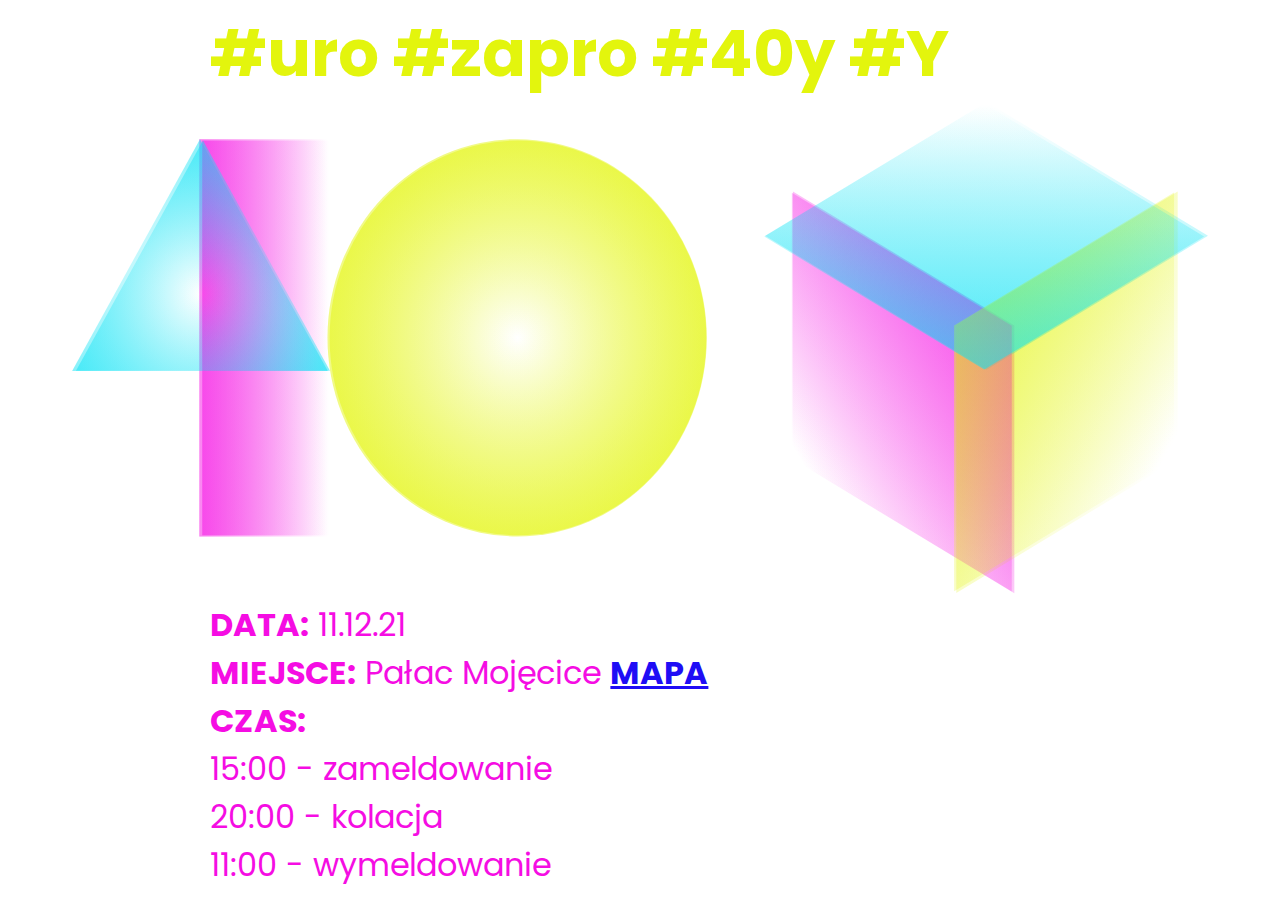
==== 40y.html @ a009d0ee "Create 40y.html" ====
<!DOCTYPE html> 
<html>
  <head>
    <meta charset="UTF-8">
    <meta name="viewport" content="width=device-width, initial-scale=1">
    <title>HTML test</title>
    <link rel="stylesheet" href="https://maxcdn.bootstrapcdn.com/bootstrap/4.0.0/css/bootstrap.min.css" integrity="sha384-Gn5384xqQ1aoWXA+058RXPxPg6fy4IWvTNh0E263XmFcJlSAwiGgFAW/dAiS6JXm" crossorigin="anonymous">
    <link rel="preconnect" href="https://fonts.googleapis.com">
<link rel="preconnect" href="https://fonts.gstatic.com" crossorigin>   
<link href="https://fonts.googleapis.com/css2?family=Poppins:wght@400;700&display=swap" rel="stylesheet">
    <script src="https://code.jquery.com/jquery-3.2.1.slim.min.js" integrity="sha384-KJ3o2DKtIkvYIK3UENzmM7KCkRr/rE9/Qpg6aAZGJwFDMVNA/GpGFF93hXpG5KkN" crossorigin="anonymous"></script>
<script src="https://cdnjs.cloudflare.com/ajax/libs/popper.js/1.12.9/umd/popper.min.js" integrity="sha384-ApNbgh9B+Y1QKtv3Rn7W3mgPxhU9K/ScQsAP7hUibX39j7fakFPskvXusvfa0b4Q" crossorigin="anonymous"></script>
<script src="https://maxcdn.bootstrapcdn.com/bootstrap/4.0.0/js/bootstrap.min.js" integrity="sha384-JZR6Spejh4U02d8jOt6vLEHfe/JQGiRRSQQxSfFWpi1MquVdAyjUar5+76PVCmYl" crossorigin="anonymous"></script>
    <style> 
      body {font-family: 'Poppins', sans-serif;font-size: 16px}
      .lime {color: #E3F50D}
      .pink {color: #F50DE3}
      .darkblue {color: #1F0DF5}
      .aqua, a:hover{color: #0DE3F5}
      a {color: #1F0DF5; text-decoration: underline; font-weight: bold}
      h1 {font-size: 2em; font-weight: bold}
      p {font-size: 1em;}
      .vertical {display: none}
      svg.second {
        position: absolute;
    left: 0; top: 0; 
      }
      .margin-11 {margin-left:11%}
      .logo { transform-origin: center; }
      
@media (orientation: portrait) and (max-width: 575px){
  .vertical {display:flex;}
  .horizontal {display: none}
}

 @media (min-width: 576px) {  
   h1 {font-size: 3em;}
   p {font-size: 1.5em;}
      }
 
      @media (min-width: 992px) {  
        h1 {font-size: 4em;}
        p {font-size: 2em;}
      }
      
    </style>
  
  </head>
  <body>
<div class="container">
  <div class="row ">
    <div class="col lime mt-3 margin-11">
      <h1>#uro #zapro #40y #Y</h1>
    </div>
  </div>
  <div class="row justify-content-center vertical">
    <div class="col-md-7 col-8 p-0">
<svg xmlns="http://www.w3.org/2000/svg" xmlns:xlink="http://www.w3.org/1999/xlink" viewBox="0 -30 521.66 356.66">
  <defs>
  <style>.cls-1,.cls-2,.cls-3{fill-opacity:0.5;}.cls-1{fill:url(#radial-gradient);}.cls-2{fill:url(#linear-gradient);}.cls-3{fill:url(#radial-gradient-2);}</style>
  <radialGradient id="radial-gradient" cx="164.88" cy="289.28" r="1" gradientTransform="matrix(0, 163.33, 155.9, 0, -44732.9, -26766.34)" gradientUnits="userSpaceOnUse"><stop offset="0" stop-color="#e3f50d" stop-opacity="0"/><stop offset="1" stop-color="#e3f50d"/></radialGradient>
  <linearGradient id="linear-gradient" x1="104.54" y1="162.44" x2="209.86" y2="162.44" gradientTransform="matrix(1, 0, 0, -1, 0, 325.77)" gradientUnits="userSpaceOnUse">
    <stop offset="0" stop-color="#f50de3"/>
    <stop offset="1" stop-color="#f50de3" stop-opacity="0"/>
 </linearGradient>
  <radialGradient id="radial-gradient-2" cx="164.64" cy="288.94" r="1" gradientTransform="matrix(0, 127.09, 121.31, 0, -34947.75, -20797.76)" gradientUnits="userSpaceOnUse">
    <stop offset="0" stop-color="#0de3f5" stop-opacity="0"/><stop offset="1" stop-color="#0de3f5"/>
    </radialGradient>
  </defs>
  <g id="Layer_2" data-name="Layer 2" >
    <g id="Layer_1-2" data-name="Layer 1"  class="logo">		 
<animateTransform attributeName="transform" additive="sum" type="scale" dur="18s" values="1; 0.9; 1; 0.9; 1" repeatCount="indefinite"></animateTransform>
      <ellipse class="cls-1" cx="365.76" cy="163.33" rx="155.9" ry="163.33"/>
      <rect class="cls-2" x="104.54" width="105.31" height="326.66"/>
      <path class="cls-3" d="M105.06,0,210.12,190.64H0Z"/>
    </g>
  </g>
 </svg>
      
      <svg xmlns="http://www.w3.org/2000/svg" xmlns:xlink="http://www.w3.org/1999/xlink" viewBox="0 -30 521.66 356.66" class="second">
  <defs>
  <style>.cls-1,.cls-2,.cls-3{fill-opacity:0.5;}.cls-1{fill:url(#radial-gradient);}.cls-2{fill:url(#linear-gradient);}.cls-3{fill:url(#radial-gradient-2);}</style>
  <radialGradient id="radial-gradient" cx="164.88" cy="289.28" r="1" gradientTransform="matrix(0, 163.33, 155.9, 0, -44732.9, -26766.34)" gradientUnits="userSpaceOnUse"><stop offset="0" stop-color="#e3f50d" stop-opacity="0"/><stop offset="1" stop-color="#e3f50d"/></radialGradient>
  <linearGradient id="linear-gradient" x1="104.54" y1="162.44" x2="209.86" y2="162.44" gradientTransform="matrix(1, 0, 0, -1, 0, 325.77)" gradientUnits="userSpaceOnUse">
    <stop offset="0" stop-color="#f50de3"/>
    <stop offset="1" stop-color="#f50de3" stop-opacity="0"/>
 </linearGradient>
  <radialGradient id="radial-gradient-2" cx="164.64" cy="288.94" r="1" gradientTransform="matrix(0, 127.09, 121.31, 0, -34947.75, -20797.76)" gradientUnits="userSpaceOnUse">
    <stop offset="0" stop-color="#0de3f5" stop-opacity="0"/><stop offset="1" stop-color="#0de3f5"/>
    </radialGradient>
  </defs>
  <g id="Layer_2" data-name="Layer 2">
    <g id="Layer_1-2" data-name="Layer 1"   class="logo">		 
<animateTransform attributeName="transform" additive="sum" type="scale" dur="20s" values="1; 0.95; 1; 0.95; 1; 0.95; 1" repeatCount="indefinite"></animateTransform>
      <ellipse class="cls-1" cx="365.76" cy="163.33" rx="155.9" ry="163.33"/>
      <rect class="cls-2" x="104.54" width="105.31" height="326.66"/>
      <path class="cls-3" d="M105.06,0,210.12,190.64H0Z"/>
    </g>
  </g>
 </svg>
    </div>
    <div class="col-md-5 col-8 p-0">
<svg xmlns="http://www.w3.org/2000/svg" xmlns:xlink="http://www.w3.org/1999/xlink" viewBox="0 0 363.93 403.87"><defs><style>.cls-4,.cls-5,.cls-6{fill-opacity:0.5;}.cls-4{fill:url(#linear-gradient-4);}.cls-5{fill:url(#linear-gradient-2);}.cls-6{fill:url(#linear-gradient-3);}</style><linearGradient id="linear-gradient-4" x1="205.24" y1="203.23" x2="27.17" y2="95.88" gradientTransform="matrix(1, 0, 0, -1, 0, 386.89)" gradientUnits="userSpaceOnUse"><stop offset="0" stop-color="#f50de3"/><stop offset="1" stop-color="#f50de3" stop-opacity="0"/></linearGradient><linearGradient id="linear-gradient-2" x1="154.55" y1="199.77" x2="332.87" y2="101.5" gradientTransform="matrix(1, 0, 0, -1, 0, 386.89)" gradientUnits="userSpaceOnUse"><stop offset="0" stop-color="#e3f50d"/><stop offset="1" stop-color="#e3f50d" stop-opacity="0"/></linearGradient><linearGradient id="linear-gradient-3" x1="178.96" y1="168.42" x2="184.96" y2="384.92" gradientTransform="matrix(1, 0, 0, -1, 0, 386.89)" gradientUnits="userSpaceOnUse"><stop offset="0" stop-color="#0de3f5"/><stop offset="1" stop-color="#0de3f5" stop-opacity="0"/></linearGradient></defs><g id="Layer_2" data-name="Layer 2"><g id="Layer_1-2" data-name="Layer 1"><path class="cls-4" d="M204.79,183.76h0L22.84,73.68V293.8h0l182,110.06Z"/><path class="cls-5" d="M157.07,183.61h0V403.74L339,293.68h0V73.56Z"/><path class="cls-6" d="M182,220.12v0l182-110.07L182,0V0L0,110.07Z"/></g></g></svg>
    </div>
  </div>
  <div class="row justify-content-center horizontal">
    <div class="col p-0">
<svg xmlns:x="http://ns.adobe.com/Extensibility/1.0/" xmlns:i="http://ns.adobe.com/AdobeIllustrator/10.0/" xmlns:graph="http://ns.adobe.com/Graphs/1.0/" xmlns="http://www.w3.org/2000/svg" xmlns:xlink="http://www.w3.org/1999/xlink" version="1.1" id="Layer_1" x="0px" y="0px" viewBox="0 0 933.6 403.9" style="enable-background:new 0 0 933.6 403.9;" xml:space="preserve">
<style type="text/css">
	.st0{fill:url(#SVGID_1_);fill-opacity:0.5;}
	.st1{fill:url(#SVGID_2_);fill-opacity:0.5;}
	.st2{fill:url(#SVGID_3_);fill-opacity:0.5;}
	.st3{fill:url(#SVGID_4_);fill-opacity:0.5;}
	.st4{fill:url(#SVGID_5_);fill-opacity:0.5;}
	.st5{fill:url(#SVGID_6_);fill-opacity:0.5;}
   
</style>
<switch>
	<foreignObject requiredExtensions="http://ns.adobe.com/AdobeIllustrator/10.0/" x="0" y="0" width="1" height="1">
		<i:aipgfRef xlink:href="#adobe_illustrator_pgf">
		</i:aipgfRef>
	</foreignObject>
	<g i:extraneous="self" class="logo">		 
<animateTransform attributeName="transform" additive="sum" type="scale" dur="15s" values="1; 0.98; 1; 0.98; 1" repeatCount="indefinite"></animateTransform>
			<radialGradient id="SVGID_1_" cx="164.8799" cy="319.8375" r="1" gradientTransform="matrix(1.000102e-14 163.329 155.902 -9.546244e-15 -49497.5469 -26735.7773)" gradientUnits="userSpaceOnUse">
			<stop offset="0" style="stop-color:#E3F50D;stop-opacity:0"/>
			<stop offset="1" style="stop-color:#E3F50D"/>
		</radialGradient>
		<ellipse class="st0" cx="365.8" cy="193.9" rx="155.9" ry="163.3"/>
		
			<linearGradient id="SVGID_2_" gradientUnits="userSpaceOnUse" x1="104.5447" y1="193.0004" x2="209.8557" y2="193.0004" gradientTransform="matrix(1 0 0 -1 0 386.8917)">
			<stop offset="0" style="stop-color:#F50DE3"/>
			<stop offset="1" style="stop-color:#F50DE3;stop-opacity:0"/>
		</linearGradient>
		<rect x="104.5" y="30.6" class="st1" width="105.3" height="326.7"/>
		
			<radialGradient id="SVGID_3_" cx="164.6408" cy="319.5047" r="1" gradientTransform="matrix(7.782263e-15 127.094 121.314 -7.428341e-15 -38655.3281 -20767.1973)" gradientUnits="userSpaceOnUse">
			<stop offset="0" style="stop-color:#0DE3F5;stop-opacity:0"/>
			<stop offset="1" style="stop-color:#0DE3F5"/>
		</radialGradient>
		<path class="st2" d="M105.1,30.6l105.1,190.6H0L105.1,30.6z"/>
		
			<linearGradient id="SVGID_4_" gradientUnits="userSpaceOnUse" x1="774.95" y1="203.2307" x2="596.872" y2="95.8777" gradientTransform="matrix(1 0 0 -1 0 386.8917)">
			<stop offset="0" style="stop-color:#F50DE3"/>
			<stop offset="1" style="stop-color:#F50DE3;stop-opacity:0"/>
		</linearGradient>
		<path class="st3" d="M774.5,183.8L774.5,183.8l-182-110.1v220.1l0,0l182,110.1V183.8z"/>
		
			<linearGradient id="SVGID_5_" gradientUnits="userSpaceOnUse" x1="724.2546" y1="199.7671" x2="902.5746" y2="101.4961" gradientTransform="matrix(1 0 0 -1 0 386.8917)">
			<stop offset="0" style="stop-color:#E3F50D"/>
			<stop offset="1" style="stop-color:#E3F50D;stop-opacity:0"/>
		</linearGradient>
		<path class="st4" d="M726.8,183.6L726.8,183.6l0,220.1l182-110.1l0,0V73.6L726.8,183.6z"/>
		
			<linearGradient id="SVGID_6_" gradientUnits="userSpaceOnUse" x1="748.6659" y1="168.4155" x2="754.6649" y2="384.9156" gradientTransform="matrix(1 0 0 -1 0 386.8917)">
			<stop offset="0" style="stop-color:#0DE3F5"/>
			<stop offset="1" style="stop-color:#0DE3F5;stop-opacity:0"/>
		</linearGradient>
		<path class="st5" d="M751.7,220.1L751.7,220.1l182-110.1L751.7,0v0l-182,110.1L751.7,220.1z"/>
	</g>
</switch>
<i:aipgf id="adobe_illustrator_pgf" i:pgfEncoding="zstd/base64" i:pgfVersion="24">
	<![CDATA[
	KLUv/QBYxSgD+muvrSmQAGCaBwDwe7d3YqAkiaCxVSgoCmgm8ldKlJmZAMDpyJlEAADWRQAABJQK
KQspC2/4cg/YVLcp+7qtNTh8uQdnt8btOeZSBo0q3W1lKyvstmvXuW33SSBS6NJpSifG2rRdO53m
7LbWnBy2Wrqze2+393Z71QDra+kGvLqY2q4y1bLgmcx765zzDv337+3mwlQY1uZkbZsOgLG3N23X
Vwjfwvd2C9/bLbewl3vwsjAaTatxu4Y22CsHh3Erm70vLA+I4bBmm+n0ZnNhmg3h26vGUhocwjee
ztQ2hG/hTQAZt7nYzQ1vAvIO0DFUIRABaaHqYmqcupXupRJ0ISk0LcKbANcW2mCaXeMw9qpsCoPD
2Atj1QAqG8IrCwtvAlSWdWGfJDUntQ5fNW7Xl1Vjri12u4VsDN9usZCNYff2srBbGHthnhav8cs9
CGu22YLmBhC+txusna2wGoPT1ypzw5d7AEvZV/iysDdu1fV1N6m2KytTY2HNNtshAF6XdltZWRh7
sytrV3WW3vKbvvrP4++l/1/n0H9/S23x+gpf7oE6S21r+N5uZDn2XP5P/lD3Mryl7KsGcMPYC3vV
eKUFcMvB4U2AK3tvbCyMW1mcsrJYhUP4JlPZATaYZl9pq8Ih/MbemKqyFJhrUeEcDKvvzebCQvim
0mI3tMHyG1NV9pXfmXfjUCZzw5ptdotfNUDrwta4TcObAFGUzULoiaRTFHoixdZMAC6NJHYCJZna
0Z1eWxP3CwIBLuXmvpVRZ73oYszKlltjqsdgEZNYNofRnLWFyoFjFYZPlX2l8eveBFzEGLZaFp1A
qr7nzX0rMUxlVdKbegak7A1eLRaNybSzHl9pDKb9foz5lT44f/VH+cfYgyTV/RrHcfP/d//Z/x+S
/5MdmTNJwpqtV9gduSVWHX3UmAtbW5PYMfQ5OkO85GMKJcCloCdSt3Dj3NlpzkUnsLIp68LC9RYj
Y+ltrMGpLbs3mM3ZVrh71Vt6636cu8U5kMq+OjVOWRdeOwCso44Gq57ua0496+KcW4O5ba3r9Avu
Yus76wbAWvVNb3CbvnH3Nefb7XL3Pet097qsC+tib+q+4jftvuaEc7qyabfGbTpqzdm660x9OwEq
e7O5sO62sjA2fXUBHq8aw+mbddyu7+1VA7g3AWrcqe3Kxjm3e1VZl7XmvOVubqhTZ2lu1qadLo0F
qKVODfCqsPqGOq01p+fejzK1U5JZ817C2jSGV8usXQNQ11PZ2Vl7qrAU01t3jdOYRJutrQtTSTm3
wrJqRccytaP3uDOtC4D1dTM7lqmd8pdefdFOlr73ktQkybJqRfOy4/uXP9T+kze39ElKTB2RI7m5
VmMBl1imdnLp4xWW3rwKy2QgSu9lt78uY9ps1V+Xnfd65xxuciwBsJJYVq1kDr8rRoAaazW02Tqa
tSsNXtv0pAZY45RVR62PUIjb1Q3l7B+v67KYOI1JA+KVXWOZ2mnF1hfNPwAZHMvUjs2NY/elY9ps
VWkk137cP5edLEOeOy2OrQF8co+8l+TI+Rhy/gcMELDYAthUHYkq7M25JBW2slqFrWwAMvgTq6Q3
DaDXV0ytwVxWbd12B4DAbxpgt6xNgIDNjeEcrAW3iUUapxaVvdlSGBJAAFbj3Gt94zhVbwNiNea2
casRO936WvWNsSsNJgDHKkllX+n6pgHSOI2lsWpL3/cUbWnLiB0WrS/HpgHUmNs+1JjbsjYBi27W
rm9MErvWF3M/HQ8K0omtj1BI49QSay+tvvuO4bVDCREKsBChQCgAAPUKqXGssmno8Yi1F1EPOPXI
tc9fk77r/MPc/dH/0u8+jr/nXvY+ek3u/vUnxzB3fvz9d/J3MsyEwqjLhEKK0pm92VbSKmZzqUy1
GGxS8+7HPe6tS7/1uL3/Y1n6Mix3lzvPx/GXmyxz59sHgCu1rw12qchg73kfR+/9+EeS/GHutuee
b93HUf+w7LrLXR8/z5rkI/l1zmF+dIw+8yIASDLmJsrby7Hrn0ky691LrrX+vCzJrXtYlo8ud+RY
jvuPpS9LTeYc5o4xZgDIbiOuQjsH3FLrh1PVk/ytwLSxZTgnRhOgPWGqgItIKOgwixRKlwmFGaXT
3dZ9/5F7rnfXPdS6j5lzPeowdwzebUKBRulyl18UTSiAWHbFiLEYqFUDXFTYtOhY16WIXWbZFROv
uVjrVuI3DYkdoSDQdQKEgqNjLDpCoRPoZKpFJBRihMII1eVCrMsrg87TZd0F0OnuoMvdpsuEwgBU
lztITI29Lkwdxe5H7CDdgDdt3TWGrRaRUHC8IHarNfeNSbAVTik1WBqT2NcKryex04SCoxMZXbum
tMqrxuyKEU+RUHB0qi39iB0jUgZQsb2k2sYNUHat254LQgHStQG4LUckFGCVHRCT4vf8Wo+j1t73
/sdR6++73z9r30tNjpkkd9+d9Jxr3X39uy937iPJS16GmVAYyU+W3X+tv959546xu93F2ouFkrXO
WsOU1kcokCitr8td9t3Y5W53Xdfl7qW0vq4TCnwsR6/357n82ecwEwq/+81JrnkvyTx+nX9Z/qy7
Lv84dvL/MBMKmVAgy1H3r/2ow0woGBAKMUq3O90RCoxZF1NtaduaFh0kbtU1lr5oS+lGQuHxiLWX
lrepMTyApLKwNX7TkA1eWfdlG0BSA6wdONaqLIwUv2f8nrQ4DbUgUsdQbymN1MXanHuzuWq85kjd
q8baVUaL0xDruiXWdUsdDc69lA620m7pO1tZNq2gYrVN2VDcrmnnTduUhV9rhwaL0wBIrxuvsUvX
vmocp6EuwBrD1Bv8qiFVgBouOsasXWHpW+oWHSOGqQcvUBdTAbC+bgxTTzeXVQO0F9vrylQL47am
4aJjdOqbspgFoeDKWk27znJsqFV+CIVZu8bt+oZa99Nq+VsuVkkzl3XfULvOVMr3EQpw3Ko2m1uJ
tZfvIxRInjBnT6W1davGccpiWn93XXo9kv/vn/fXOpfh7vKOrS/aIkmuu11qSLvO1hekztLQ9xEK
ZADqemrVG0iTZTeOf9xd2X9H7lF3ugzHTnbl2B8nt9SqN1Drv+qAtGPLfco4x7qwOorV2ZuWdMpi
WDXmer7KpjCSOnvTTqvvDgLHa2t6VTY3yrl3UvyeLa+27qeDBKCuAVT/e9+bd/5HHnbvu0963vPf
uixz2PPv9v9ek9vrMfsxzP3R/bHrTfqy63LvcI/sWtK55CP5y1KXPPTj7nxIZq/GKXuzqaUW15xw
7U1tN/dlrFp3XWfqyGCROwgFHXUQeNaucayS1Flq07TIDqLOUtjU4ppzd5BXfdlynxi75iitrTWn
7uLU9roYlV0xLa85P0IhAJdl1VSXxq06Sz1dmw6odBD4dVm3AsMqzH1DcavacjDX8n2Egi97H7v/
5FiWYel71zsndy7J3/UPf/9d2fn/eiy/1jn0vvN9zPr7/7cudwirozXzfYTC973L/nfed6PuIAJc
yqxdY23OpZR81B1EBcAKw2mANvWcXdkhv9M7bzFrUesOosappXVXxiwAHOrulnNfdNFBVDZeS99H
KDAWHeNzQU+NqHt0AICtAbi2NHZ2aTsghnObRQd5Xcz3EQo83KHfHaR1V/hVT61Sc34foZDDvjvG
aPG6cfrGcI5lNV0Hed04Vd/K9xEKXQ75Q325sfNBCnlfL43CVHBA+Q1jgFWpFWNEehoZ4sq9KEbK
oAIxM2UodTrAI8mnhBUHVyZbDKZixzAqVAgFJZYRdLmREgmUWEgb9WAh2IiUiq5ZSpFWhPVeOpRY
nJBOmAILKTOQkRlfe5EsO3ODyPJILKCd8WMgwT9CwZOt9HnxRpadAdFqEwejBNMMD7zaAqAYVmQZ
fqEp1BdXDDUUZafgF8xCUfYjhaJsBWpcQN7W21pAKjgI5wQ4FU51SpxOJ1RFIVPIcsYpZLfUraK6
NEzVxfUInA2TKWEinQ1dg7V7QiFnQ1cY/mxohbgTse9toWYJVUIx0NiQhgxXJj8YrgxIKDQWDFcm
V1I120Iot4VQk4RagBzOTdzYNhz3EZznNlqysS06BME3ts1hAUHwja2x0ZI4sjWa2PIRCpqDhOZA
c4B+kxHP4NV+LQtJb6Eou4Wi7JN6oObMLCGJP0lsZmbaE1FsR66VySFTJpOZOfjW+RRR7FNEsQmF
76NqRLEbKOxSWJG43GgMdYQiiu0xpBpjaBlSndsvE+wYUu3u14UFXliX0KK6aH5zpC6sg+rCulxY
N0fKdEPLYVsMLNtigEuETHAvXpFVdBOhFpywOUyI0TuqLgDxBt43h4ocRC0B3iIyJWrwuaBEHzVG
UzuJUsnF5G0zSHVVbsQdbAID4EcohNqVexeGAYEODdVhEPIfqCv1rKDvIxRElJIYQ7newNegeQ8I
JhCCiErYwBtgP1cmgxyRUqnAQkoFk2NxEg5cCiwfoVBKYQosKVJSwlQUsTi5hMwShjVBfMwlFztY
WumJRWkg830Vsf84igJaz8UBCOQWkzUSPwM8wW3j29GXccC1D907ueew8OgYNcatx5s71SLDSocj
gOAfoQC/UBN+oTysyHIxFGWLYeURVk4RxQ4XEBkKhUKh30SBbwvNC8jbels41X4YtOxh0DKcCiVA
EaDQbxKg4JEh1Q+DloEGLcu31C11S6EnQ0p10SfVRX+EQiUGqS66kghDKk4hy/yWQk33hIoLimOD
NVjNYA0Ga7B7MplQJtTkbOgKWIMZNbihHqg53IlYrsSVRCxXDCKJWK4sHIlYVnyEQoKDclsINUko
EoqECl2ZXGmlaq4YKGJZ0UrVzLmB/jNJuMe5JTgfocAQQTifgjRJuAjC8UQQSW4y4j6Cpwxalje2
zcZ9BM9ttMQjgkjADUfzjW1j4GjJjdyItY/gmgMGp8GrvVF4ddGxhVBo5FoENVjNmgOGRnFZSDRf
vDpUNK+zcVlILh5qghrYpYQveLUNwoosZ2YZ2Iwzrgc2E4YUZX+EQoejJWBmhMChKAZJ7NFQlFEG
NuOXdN3eVgpFWxJqgqgthH6EQhtRbMRHY+g3RyD0mxtJ7HocaCzDXyaIxgYRxaaMUrisoTFQNMVq
nsAuBfwIBfiFmmhsSLUI9BEKmNSCSjmXhQTEGGiTQzu0yaEPOZQhxaQNbVFdGPwVAV2amDMKRKpv
jpQJWlBpJicYLhROIcvu6ZIIQypoUV00ZZRmcoKDfhfTUzpJeEp1eaRa7bg4+IWV4KT+alQXfmGh
32RsfgFlu4lQwQIiIxRwKvQhgDmgNLSbCJmgqZWquXH4CAUDyVOETNDt38XkUHKrrckSxXZ4Ioqt
yLU+QkHzawSvyCp+n9/kREgkauRamfwlXJkcMqHfRB8pE7SMPotKEymwSwH3LXI2tOtxfBfTBEU8
VcSyxQD95gEi883FbYDhgBxWcUJKxHKl8aiAbw5jgiLbwnWqzoamODrNf4RCzQJCXQ==
	]]>
	<![CDATA[
	WLjWlmMxbLGCCsO2+WrpEWuW0mM18TzTBL+KDsYAf4RC6A3QyIWqOLkcaO4wxgCvUqxtGyEOIyyG
/JM/ZkdcuTfF6O/LogY2BM7kh0QiRqJ8SgSpx1L9fWGtjU4cRn2AMcAFqf6+BuzNdDiMotkeAB+h
K/deDGdDM16RVTwMyDo8TBgGcqiImBVt6RE/ZBu6gh/MT8PvIxRRbMPbSngQBCOLw6uMLI7wgObw
Sgc0h5f6m4dXqZmgh4j3yfbRNMdxMk0apG+flPSxyTCKNRJx6PrSo4HI5xSZQCA3gI1aTj04Y+vx
JngbYNzMhGdE6mIeOTrcb5iRwABo6ewB0GbJ24NfNdOD8N6Wr4AJr+XeEhABCA6kXW5+dO+fok2y
MKLTx6lr0zwbWmXNUH3BAi1qKwNfkC20zEI1EiBCCIJcZXbCqXCk6ZRCTXCzHfELckclyoVG+v9E
yge1HChEdM+M9Tz5IxRgrlirNOrkE2qQmXRakiM2cMlvImSCrBsxwYcGxmWavz1bCAUv7+ttErHc
GLCgDlT8VMIfoZBhcWV7bbw7HZOEj0qbkiHz4GgJwUOMgB+hkMMkYjlFLlSF97lyb0jqYsaYLpcs
SvX33UDi1X61EPnLgJI43z6X/BEK8CQRyyPPCvrE0qd0XGIXAoYYmYWp2K+NbOEav3Zqde7FQRKx
DBsoDeBkg0qwFsK8r+cNiA1WyvARCgsUdwmAtMbNAIL6yWJliaq/70cobBQspOYxvFaLBsw7UDUf
VsRRkD9CYT0ILE6CxOlBIPl4i5PidwwfoWAqWKesMaCJH7W0xvlEGqAd0kcoxDkGSVPK3aBzOtoh
uYeUP0LhdcOQU6DgkEAsKLNerIun/AgFVWbr5C6hdBJXyzT413SyWYCpqS56RKrh/GFcPFK8hSrg
G5mIZdJJrH2Z4FNwEKFZTXVUBXkSm9XFZJHl079vwxhCAxxMNkh1siCHOxxGE8IKgB0bAmcyKqKP
UBiptAO88gZUAguOyIxcEpZGYMgxnZRa2upt3Vo27ym5s3I7Q7MGPLVgkLqYO2ZO9RLAAu97eZ0N
7SqZBbu0M2j+CIVSa6MTAx5K+sgwmZXq7xthvC3iME44FEzuLIzBA4IJgChGf99TS4rMTAmL4Uco
UEbWAe6wN9OBQfkQgCLrfX2Egice7DFDma0cHRqqqzS6IHUxg0ICq7cAFnjfj1CwpBKxzKLeBGUH
AQKOlrAY5soOD8sZrHpp4ygC0olYRqT+YpdaTAlX1FYmU0bpjeRNEOcuZqHJl5CwE9QMhOGcw4eb
nKzHJp8V1yMyVASmSa6bl+1YHEAmCw+82mNnjxqPClgJuTLZA2+4KxQhE9wQ0UD/wC4FLMUWNzPh
oSbo/Q4PbShneG7qw/AwNRP0SAc0hze5qB5e4zPA8EAhDPQ8mO3w9vvCnbjs8LCtvNS8GJHCTVBz
QSaeTQGGa3jjsi8pwrIzJNZINFwasqxAnEwTUZGgcJKn4VgIOh7wkqO8quXQGE2wdH2EgukCSTqP
aaPGowKiovXkmjxh7P0/J5+kEE6+wC4FbBxcmWzbeBN8wECJxSGZcEjS/rgoBjRQYvkgPnNmPKbA
gru8WC+6EIAmE1SsZpfVcWibwYMkljZinGhIvD0pjcvJKRVUzZ4VDGWPlokRHO4foSBiVDzfkmdD
p6DL4GJhNasKKWFjUMJSSwRoEkuB5XtCK8jADBYnI5VCcImgJdfPeFgMaxZvgpKNK5NHn/dgckg8
2AlGcjn54YV+RBFKg0wi8AjTH6Gwlgo/MXzO1k4JZPaJwZjuY4QXOZupLLOkkdEhU0O/zEKJSxIu
IOIQ0UDfHlDMPKZJQNEDill8nSQg6fIm+MVcmGrxpUZTIZ1iB+m01pwioRALUEtaa04BAZW9rTGb
86gBUlKbBaglmNuJWxcDv3KkV+W4ce5ET6S4dTHoibTC1DeEnkjpDVZt6Qc9kVxYe0FPpJj6sl3Q
E2mXLOiJpMpeNcSqAtZQ1+Udw2lHc7qyVvNyNyzrwrI6S2dt+oYv9yD2uir8qgHUCRNsS0W8zS5I
eB+hgAu9cm9Fbbki7+vJjbhDf5Uqm4Az8L4VFRaJXUgRcPvOhruo8Ws6FVvcTMwFQzCuA+BCMZog
BiXJD4aBt1BcIKwDU+lUNUaSEdLZcM8R9BikeVgMcTh1RdIqsarQoRAGeiCUx+GFBoiFaePWJhmP
hGnUBpFlywRVQehHTJAjmH5rJMvOgKvWnqOAdm7ZRyg0WrAt+ggFxM8hDPRUovbhmezK8FiP8uE5
KA0Gj7Uc3oV1cnilzMXwQI/y4QkYRKD3CWGgtzqgOTzFogD0NrGWw8N0FvQmiwLQ+yjEh7dHlpea
G2mv5RJagOE5N8VwzAyR0bWOqpnzWEdiArWs5ydGiiaNR+UjFD5C4VAQoYFG18UrxS2MJsI5TdTT
Ryh8hEIOQxjocWom6HU6N5zDGzgoGhpEazY42ZNcUB2BLFB9gKwjkXKAgGkBA83JJmLg5AShnOc8
qR3cyZvgrWND4EKk5H1Hkc1HKHyEAsWCOJnMjP8IhRBE8r4foQDPGh+hQNI5j36Ews6Vl5/rBjW7
NQc7ycAjY5vgyiOqaAyUWzgX124VZbgxA4rQBHXyrOdKsrXhqLYRmOhV3MIQDIShZRN8hIIi3u/7
EQp7QKZiVUpny1LhEBXuApkgEKMJii2MmF+CU+mkFazgBT6MpUtcaHSKsncLI+aPUMBxS+msRVDU
orIgOAJs+WgfH6GgiDfiNmt4lZX7eTRDrOASKtL00hllcCTNy5HO2vtVAVhBhhZVq6hRKpXbB/4I
BdoNFifZwGdOFerEombbKRBgQVjv5SMUHLDy8kmWzaryej5zciSxOOmQKASXDprmLAPxY2Dgc/i4
KJSBMXNOxjFzfk9oBSFnkvd9lSrbAo+M/bh8uMkk4npExUEK8o9QOFcIZAKLUBhOK9M+eW0mWYaF
uAvCpQlTQPIRCh+h4CVyJmj4HR6KIBLbmemhIt6rhaJZCwZebRrLKZ64iV5DmYtosahRVvUCmYw6
kMP4EQolLym8hbFtUBO8NFom0+K9J3+1EVnldY1CS4umEpg0WrD9VS7vLZjVJASitBY4P/zZ0K3n
sTtJddFv24K50svLUuGQwy0hs4gkIJhlHwoi72tpv1i2KFYePIJFMguiW0pnZ2AGOg8ZRwuTejPu
BIdSnCZvArNWPkLB4X40ERdiJAMTwyJHOjejgcayOBAonR+hkBopThOXiGsntYsrvUwYqYiYwUhI
zacaSswKl+fwHO/LMPn58EiYnTCIQG+kEB+ehnVyeJDPAOOD2Q6PEsJAbxLCQO8XfBjeuOJg1F3a
7M/5gbkSHFXEQI0xmR9xgRnBtKVxkuUIBuLQIRlI649QQHicCBi3OmNGSzgvn8UOml/waj8wKNnZ
cPe4QJIOTtDQ0EG1+DpJMK2BpbC1VYgxxZzdgY1FjMwc+sHxJvgAOw5tEGNd9AJiQhaLWA5TKMpe
dFPMIlTWeBHjOagJokDoN8OKF/Mj401HxIsZNHhYtmjQskbGm6CjBi8y3gTDVqrm9EKQ/dnQbA5j
go6DK5MbpIhiN1RQ6/EJ8T3gGl4G5XF4MX4+PElpQXigG87hbRTiw5PUTNDbDJQWhGepmaB3UogP
r38GGF5iwRJZdqaBc2jSFwNlg8xw8oMKayR+hALDVNK0KPTYbMrDAKYNhkYoOzInAuJOpWdfMB+h
MN5iMYs0eLUHOhvuBJPH66JQlUYnzMBaMKtSBXTaTgnOV2tqSXBvIJDg3bTFlarJfZySqHRksNDZ
mIUsZVTxCFwvAgLOmUGdLmAvOIgJuPYuQDFcepRr5Q7b2u5+mWBY4E0wnBS0ds2NeAJvgn62Wynj
slkGuW1iPQhm2QiLShO1psCyCbwJhpGMZRPUYjnG/ggFFwEB54Q7ru3cBimPVMDYFEbF84vYijw/
3WSOr4AJHIAPos5iyZuIUxaYsBjfcflI7M4lgpHDUgwyMraj5E2Q10geEcSkxKwNCmAib4IblIHp
LPJmZYSFIm8iHiJvgg99e4Gij/XaH2+CuzNmdP548eNNMENuqP4IhQcsZKHgJzV0UM340DSIR5ZF
Zo6PUAhj2uR4fZWGq80OjjfB1+sITGYTlixzDBgtzEcouAYGENyhwqvHxIsZN4ooNgjxYnYnqotm
dC9mxUFxcGVyaDBJeHhwZfKDBq824oFLxeyIZVr7UUOJ+eNqsEurgsSsxXStDEBYF63RZBaY3Oew
gIuDK5MXBKgJKg4XMEXZncNmVYmNEB8jifgPflxj5vyUTLLJRyhsPBSCyySzLxTx1T9oacTi5ISj
EFz6dhMQBSkJDQz0SUdia22O4wSZ2GAmjwiqF8gEQYJQeI3FqOVay6SdmrEhy2uYsi0cKkjMLfLk
tTAGnzICXnCmAEgbRxHbB4TmeNTFvChbuRd8fN6XwRpwZVwun3KHiNDcWV1M/giFU8TBZMjj4JIp
EFYA7CnKw+sc0BwefCArqMaxZi8tkqE6el04NjmzeGd6FW1qPmeIjP5QXd0foUDyOBHw8Ds8FHBV
8CseXC7Z8EuMkMHLw6+RdYA1BCX8Lr7rfUeJEc0fobCByTCZwqFg8kTBB8ATbra9CQsMvROpZDIz
EFXldoMDLcfQaAxk34guOEIh+RB4n7GdvB+ObOHahUR1UQMspMYZlQwHls44CRAydXH6CAWc/6gl
GsHoIcUkptqI4upox3tvyAlRGE8J66EnDVI1nB/hQJ7EJSdQIiauHO7AY6nKGyk53OH8zDKZgqMo
GLbHomES/RVrYja0l/ebAUz02kUOP0JBY3oQiI8B6G1oMKn8fiISKzT9WWG0Zj0rfbqj2UgEXUYw
fdjECd45FOyzoTFgbFKqEwFHlxtieNjPhVFdNMUgM1yTSqVCwi/0Bb9EoLcVLiBvC1WLKHblQPNe
EcWuoN6WqUKQIECohlRXDFqWDVqWDVqGU6GVj2I7cIrNHTiFA6eQeUonyQl1Oo0c3T2BLQk1s3qg
ZvVAzQv1wBayhVASKuLK5MoHcWVypbsyuZWqmbT4TBLuiSASzmeScE8EkXAWIoiEc+McRBDJZ5Lw
OASRbHB/g/sIriEIztESUKT5xpYwGCAIHltiy0KiiS0KMF7h4NXWaA4evoWibJBnZi0UZWc0KrSK
GhUyeJLYjHFmjKItCd0foYDGQCaQqndyaDEABc6GNlCEvNDZ0ImQxaDx3myJkGnbfLVW7vUiIIN6
AMVyn/KhTQ5teFuZhAZjcHgDpvGg8g6bGfxCMpq+TmLty6wwOc8wBjiV6rcGwaRB8x8TKwCOJqJy
5Q18hEKm5KkXRb2Hsg4jaKRg8oOFMagYvTZCvBY0f3MRCjiLofLgARfeQM1ScyMmWUOJ2bc4D68S
irUc3niWGl4p1nJ4JNbJ4RGMLFqA0/Bo4yhC8OLtGY8urRdonOA5lxrus7KQZQHQsQ==
	]]>
	<![CDATA[
	ybZE+BFBmDa2HRlC048WRsxhRZZ9WJHxsJJCPQhAnAqnIkAdXobUoGWZ4bqJlYpCdkuh/JZCU6h5
QuEUstzAKWRZFDgb+uFoCJwNzWuwe0JNfkJNfjKhPkYrVbkthIZQ8zNJuMe5cT6ThHNu6DcXEJOE
K0QQCed2AE0SzslxScI3tk3HfURuoze2zYKjN4kQgkBw9IZvbKEK2mYMmwhJXHKYoC7tzGxnZiiI
AVFDqj9Cgd8cqZsjZV5Yl4dFddE3R8q8GB4p88K6vI6U2TpS27VYtpsIVSyds6ETobdiqSh6KiLm
E9Jw5Z0rXIw0ci+CH0wExnS55BNnlCkLDiJ0RKAtl+XTv8MYGuBgwhRjgFeMzhpIFgya5wlSAftQ
CTO8gVkYhAIGdPm+7yMU1Fl6C8ClwZ36ujGsvrNOnaU3NU47NUAKzwiFV2XX9C11Wt//Yy955pnU
Zah97/72ffty/z+SYfef8sly5DmT5fjDrnf56PTuX5c7j3mPYddk6X/5ST76cofZ97LzO/dxzH9n
r8POdy/JvEeS/1Hz0PPdjb3zsvNfZpIMy/67nnfuZNZ5k6UOs+66ziTPpO9kH0Ny5I/O68/H7MNR
7+7vMuuePc///9D3kXu9vya19v//sfyhL31ZjuT/+vc/bl2SITmOWWu/f/m1LsOyc87L/Mny924b
ybDku+OjH3n/ITl2Wl/r2yX/5P59DMduj7+Xu+xlmX847pIyav65H/33O9yk7h1ZbrLvnsf8Q83J
8VGSOXOSzLvzkBxzf3Rk3zrrsuy/h7nk5C75/rksO6l/2LPueB4/9yUvy9KHZR+7/TvnWX/+yzHk
nHdkmX0n+c79lyEvdUeWpf+/1OXP5A7L/+i+576TPCxJ7fce+/9/89CXfPdPepKXf/xal2T2mSQ/
1zn0+/+y897H8vu899c++555zmXXoffbZz+W/+dya1+Sf2fec8g7J38fv/9fk7vk3/NyzJn0OeSd
HFvfSJKdj/zzstT5j5v0upefb7IMu/YUrX/X/+tS79Drsnfj5+PPY9+/h9x/ksyj33tzPv5wJHl/
dOOY894+7+7DPG7yoXvmvxzJsvsdlrx3OnM+kmXu2f9w/7HbZN563KXP4bj5o9N9LDknSVKPPhy/
7vofR//3/9vzkMz60XnSk51nnUsyhyWpH51c7pw/WfJefs7LT2bS97HsPueyzKEf9da7e7L8PO/Q
l3zvMizzSCh0Rj76kex8zLl/W/f9Jsnyf3Lr0JP7779zLskwf5JQsHQj2eHkHsnye/9/5jvUmXe7
d3JzP+5O9k1unzkfP/e91Lz/HJb557LcmRzJsNxd///oPEmWZC9Drh8dmfkm8/875667nTNJ6pz7
zyG5dVfmjh7HP25efl6OIcl3V+Zc+j/m3HPn/Gu+c+adh5rnTqbAKGQ5kg9O5pIkFGyo7vf/u903
33wMM+ckuX/O5P9Z89BnTW7yj3+XfNRd7vTjRel0vutR9zLnDs+7zJ3/P9rG/cvPx//9LsO8NQGq
063W15wt9eXGbK8rK2nOioD1jVNP2/paX+trfbbW1/oIBQJUx1h0/5bSSC30RDLJCAUbpeMlWXpO
lnp7XvL/S91732PP/I/+0WndR12O5Q9H3Udy60c3lrzMn49hzmRZbv3o9PYl+cn9v84/9F53JPmz
J/v/5eYhH3WnYfv/cRzLnEmuw3Hv8e/ux0yO/If+b0IB1vk+luTv5R/HMdRZd1p/vzv/pf5k2ElN
KMA6rXtZ/v6//z/s49b6Z+/Hn3Peofe8G/PnOX/y5/5DkvuvybHk49+667AcO6Fg68iSf07+8vfN
w3L3rveyj13n/HkOd8nhs+uEQo5QUANAdZlQaH2EgkD8nq3cMXSrg3QWjanjQYnxe17OLhMKbadj
6G5BKLw6ufN+d+XW3Sd1rL20PjMAH2+CGvPIHKRQFEPLkOpTdTIaI46Cak7uiBxvgqE2OThgxGzJ
0xRbcD4nCd9cBBAchDhWMRGjVlEz4AgrsrzyJoqtcFMmyFAPVEUmbnkTDBexmBc9pOY35U3wRmos
UpGCEfJSs7fFYj55LhgMowQtldTJhfkIBVFfeRPsM0+C65U3wQVBygTzyptgBjESPFx5cyzwBzVE
zcIL/MraLl3gTTAXFHgT5BhYq8Cb4GgTuOzOCbwJugReE3gTZKxeJpgJRAJvgmJFZNkEMFJi6SXO
Srl0yZuhWMFlReRI56wsWKEqIhR7SqQjGsBkGPv7BCYSxi55E3z0B2Mj3lYmHwYOJshNIpjWIm+C
pUYC06LIm6COPGCa4nFASARMO0TeBENw9hJ5E+QjSUaDX8Wh9QgVc+4AXm2GCkXZDUcilkMNyiIg
4JyOCtqIoCwNMkWNuaqYKwICzvkRChFzxSBNTQwxyXrn8VhAwIw3QRCnkOWMN8FWqmYxXGRDTTRn
M4e+kdxQC+wdWQahPA5UrOXwesNg4e2/gMjM+JbDveL2hVLBtRfrpb1w6ot1e71ItJPCU8H7cCgo
YBly3ptraymYlip41ZQK90q1Uia4XVUKlvJksi1leEMmmHJDtZAqprm4igTRgFXW+wqZIKsVuqlY
qRDr5LE0VBWrqZUqtdqoE9qSvNzOTUrNGvCPUPgMpAUsXHexYgUVhoa8+GvQoDVsCW+xI65EQbjI
7yIWM47kMMEshqbqosGMwwQfpuqi98dhKkhdzJlE5pDbogto4JIP8KaFDpWGJBl43zfyiiyf/one
oOYDMfK+FfUjFEQHGP4h147+wJMs41JJa9+85iOKNBua7qAFGH5jVTi5FRhw6AbnfITCRyh8hEL+
CIUe/w4Pf0J8eCF+PjwBQ/pYeCgCD+qA5vBymBXjnyCTBgsM5QP4ZTQiVMBObqmA1uiHUptQKq5H
JFARmCYLBnpy1rHP+Jc0PattPCJJbJkmZOW1yRsGDTKpILyTZw6Jm0QWB27JReqcHJHI2B50RJ6b
FoIkphQ1DK/BOVD+CAWJwQzVINeknejHUMvuB1XVF+PGWpPvZdfLkSQUzAC4oCuTTeg5E0BwxsGV
yRmEThAZ/fEm6PsM1R9vgqCZaKCXCxOqdZmIZQYEjZ01VyVzIk0wc1SS5ahVTDHfNIZUr0CON0Ew
/gyON0GRpnDoSkI1YckMICYZ+Z4cJljQO7KMW0BkmWRItYL0YtZeteCgJhg6ErGMO4EHV2ZjSDWj
hbFtKKrqohPfmuALEWqCfuVN8JBRnLOjJAOTEvzJLGzGVjB+hMKjgM/icKO66PA8G1o0iAc6B/0y
gDEp2hkkMZCKlkdBBmOS8FdBn0lMBZT9SmuRCiLVj1N10Y/ybGiNGlIdmmqPgyuT/eylGcitdoYX
ULbj4DoZUu1gWFQX7Ri9xGwLE7GcOjovFy+hYAxWw4Cyf3uWOCSt4hJImM4KJGIasyklZnGUqhgo
YuWhZCkgzEiryBgsVSAEpQR0paFBDSMM25KEb1RIzHAMXm39glc7j0JihlERxQ47ITHnHpqQw58N
DVZCP04zuXFwbRMq5tj2ERz0Z0NnECq+pohisx4YlAVOUAYEzZ0JK7faZkei2I6JuVp0yu0k4Sox
DCuORg1WM5vDKDIHVybDKv9ooSg7FVFslQ2RalY5iW8REwwzYUWWHQyQw8uEMNAreJQPr+BvHh4N
dmS8CYrqgdpoNFQNFrxFKotCxVAxGCoGg+EBKSVMZrSp/iJZMnmx8ICN/r5tDSJZeEAxtVosPIuF
yrL4mNiPUFiJZluR0rldA5GP0HRgCFcZDoPywhst8WAISJIuFqIJd6BABjkVCbYMfISC2F3ewMcn
G8VIGMDd876Xc0NXBu2GVKtGiNfCIEV534vhbOiL6Hoogwpa0cZRxA15EwOqLjq1tF/Mv+DVBg21
Bi5l1FBizjMWqhcqSMwkxcbYihZGzL5DMtBw1weXS6jU86XZWBlyEDFkZmZGksYAAxMAICAcHhJJ
JpPpMroHFAADSTQqUEJMLDQiEknDgUgwEIgEshjGUSAEURTIMeSYY7cRA9GC2H2/S6XRLyeC/dM+
yJ+FjXtiQcIqr7Qvnle6BsLChTD9gnMcZQiYrqhWv7+16bGe79ZThPS+r0q3pdm4pKkafWRHSeKk
Lfp0+RuKXKF/kjOs0WSC3U7mQvmuMi7Opx7qNy4qn3abU/RofhuQGLkA+aFKY5IivVhH4yDBIw62
3sx/wERSzc9CloT6WXUjNYPeDtgdUu8yKx3g5a73OLsH6S5RkkIuK+RU13Bb3Vu6RiLOJb6HVWKJ
llqRJ966Ede/wc01en1i7FxN0+OqO/YgV+FHcR4QEZQeiKHoHxhHH/OJeHhUZHaMPnojYNkDB+7/
JqYgq007XnzzohP6GDQEC3O9GL7BdZQJHCAV/C8V05oofWt7ffATzGHGOHDHpCXdX/Y8gKKaL/1A
sjJW3nHrm7nEDbMY8kn/ZdF7taTMqprdwR8a0n5LO7/YiJsq2fFIrqFLM9DJoCoKhKksqrzu3+x2
cZhQ4MON20Le8BJWSwbr7nBfN+0E0IPChZqqNlICxJ3kAE1lf93XsI9qLTA0W5N1WufEcpcNQ6dj
scbnPSI9lWKkEmOwmLqv2lUUsPA+Mc1ZIqOA22VnfnJzcn9EYszUV1FQA2IzeimMSrjnFG7QratT
poIDyhJyB5ZSH+FP6AJ0qqp6VHEe1V+pFjspAZQFZlO6ba/AGjrIfIO47x6/PadY52JycYE+i6B2
jd0EXzYCZzaF9NAg2zeThBuKoZyh5DxmagQHPfp/QXS32lDAy8mU7a7XilrurTHV1GMuSrqJFfOq
dmQXl4fkPMRoJ3jddQJNVn25bmGnTFdL5gfGRKbEHKSRmZsFs6iXiiY3LluvsAxqmZY3vJRoJTM2
F5HJ1tXaZ5cIrs9G3bKViSELjMCaYT3XLdGKM6cGPxL808u+cLJ01+8rhYGp05weHctxHbk9LZ3J
PI2szpZG1bwKuXewkON9hMUqz8s7LhzDflCuurBGsvr/0ZGVDxAXoKcIkL7Q/57nlVZ7aLILODf1
00Xa4S5qLLPugq8IC0quw/91Y+dFtEUHgml+Jc3uQkh2BUru2BfIHSZCLv70LmOctff/2gMWaRB4
oGED+jHMU2xm853PS4VY3jXSKJsLv83KS6tzMUfCkTf3my1be+Zw4pdW0Rwl8fRVPYHtQY5dnbzq
2iTooth1u5GE8Iv9e49VEgM5vACMuUh4WmVVakT1w2jgmBh66tPgIZoD15v6BpoqOMFvQD3mRXdU
UwcnJ8T1msEplkSFp53rCm1HeR/2ruJopyV7SJTN3QYKkESjl2Vu82HVx6G7ZNCvxAncglqdFxGm
bgskNsuSmsbaQQ/S8ZPgp5ZETTBu48ofDENbHOUvQ9GmZG2wi/GfALq4zuCA4QP/LjBtzdsaT6tY
teTEyZZzAxLtW9w85esy9/0klDeOCRNZasLNZ9k834lHwJ6vnqv3YNK8Ykq8y0ZPEA==
	]]>
	<![CDATA[
	CcW1cvzYeGWpwjhjd5/Lk7qL0JiKCopd/Loc3Y8sDgzb/J0w5D9GkYH19TnpOPqDVzi+xFh5bADU
P53hNNy2leTPy/p1IVCuHV22+yy5BegFjVXqDp0SxofYJQZ+ghgM+9kitj+sUOWGMe0j8yDkU75g
F7VVYLdDxHL2LY5scY96QM2CSEc2cf3yoN4/nqaBBaIQng1rPEpdQa0l1fiZ7Q7MGhw3k4JmcBdu
FqZfXW+oISxiDy1ZPbbjpUw7kbehzoFwnYVt9h+BcNjZJnFynq8UQOIAjgEaRn4DcE0DhoNZ5XC1
lwOFpqKwVu27WZVkJ96Nhvo4uiRZnH5idj1m8dDZqcxhinIkDTqhygudCYdabRLHLzgkGeteLqxn
z+Au9H0J1svhK2ZPVAAHdmoNaUm9AFEFWnJmAnsj3NvNnzjcFwToAPGYR0eca+/C/xOPQIJOFnq+
uS7MEjYw1Ewb/EJqz2hrHjIZBUjdADJ9CzcFn7Ygk1O4cGPEHiV5KgI6D4UvxYFsPQQpgH6m8Pnc
TeVllYi8tmyCH4OZ+sJrvmH8vLZ7GeylztxJAvoTIjg/3kyFAQRWsqwFFATAF66rmg2Ch4LmWJt9
agEPEvC/xxwTibi6GR/vpO71+JN/RMDrPXAlo2OKHssxyTcKT0o7GPn2lk7vGuUH9dQSzeoGTupl
aHq4nWdYTKDdp7qPEAxKOhYlbThdS87lzNW1+8Db2z7WAwpc0G4dUSEds4yZ4VuS5kQdTieqUSH5
aU6gbzoBIaz4oeZEodq4Ip3Qoq3hgeYEEEgnHAkIj+bE6BXFl+lE4wumtDmhpPVoAn7VN5bFitpK
N80J8EknfDy8otg0J7pBOkE3WgE0J/YgnRjJzTVJc6Ia04k6l9AiHWk6Yaw5Uf5NOUu7FtU8xTCm
M5BAlOnEgtCcGJ90IhiHspoT2emMeG7JiEWMAwgzMhLSE3btP1sk7jJMYkZWogdJsYgzyshUx3gt
MmIDVjeJlk2bAKjVvgI1JlJgDAQRKjPbIQUo9AFIknOAyZJOe1BuTJzfIPsq6vLmQATzfyimp8dF
nEsfxLnkW/KCmVJXKmxyXdDmi0YzAzrgJ0WzbazmY79vYplyYgYaRa7nkT5plwLketxWLP4PALG7
lHqSFUEvzICCzr5lj3W4xBggFHivbSn6YPK2uQPO4yJAqJyPyr6BsV59W3yPMkEb5xZdiuGXOEKy
mPvRggfKZwfbQrcHMh+R1yUOYvJihZciTZsZYFLX3/YGBvmJu6GSs9/SBkKuOPtoJgzptf9y2lew
pbeh9Lc/89z8+fkwm4v+uMoX1ju92uSBh057zaChPIjYrp4TONvPUkAwWU6+o/R0xTB36f+Mmw+p
rLiW1ijY8vWDVsVsMT2eyTrKjLgNTW9dUXf2hA9DRCWb0Tw3n9wC6gDv3vFrw4MnmD3QqmTubmQj
PK3sdFR4sA5f1iA40CQmoJdLeCUbSfHxCZzZdlZbfGk81Okgyxxw/rGxT5n8eOSSf+gnY+w1NWNz
sYO+6hEV9s2o+eCDAEd7DWabFYq8rHOYZf/WFld6qU4sf+Vsux2Y2Ou2fJVEH5wXqM6qQWZZN7tG
9ULLm5knxzbN2hqkCNmpGrNfoa4dIu6EDItM8Uw7oB7I0eB9aeHvy7Uegi1xESWoVwpC0SF5ozHU
y00kMiYtjcQIVohYdI8oyzu0QpqBz1S7JZO3iDbiXflBihi0Aa9NNw93+xjugz0quLZJmTZ6fqVx
SvfTJ7p3OFLk/U/S4INHlDmnkqEiHKKWATDa927sTscsisdk88Qhu2XAJ+S4QQ5DZteOqLFVkbFx
zOoJXZS8rsWK409I/SeqkYrTIwZFrZEPHgyql4W3+CT9+lbkzsZZWhA+VVWbqEN7me6kpcgL0E6Y
FagalHrxFgcqiqEYTDJjs2QXHZW08aZpfGDCDBRtwUxJw+UF2ZCShRAhzHQeFYIOHRMRtfATadkw
U5weHjFNhHILFLfeWNq+I08QqJ8tZYgo3ltpNamUzlZeaL+TpCKM1txn0nxIW+SxViw8ahRma19F
sKbML7BAJ2v30LS0nl3n490QKGXTyJWunS77S8pzkTm3FTjHC5w7zLFbImv12MX1MUTQ9e0mWjs3
J1bPbNHMkE14ytYkv9I8xEbRUNgodJ6qUFJDctxlJOKf9XGm7y574aJQF3RQSkkIN84bOYxaDA6F
fE24J2QhV6eHjQSNfrgcu7QBxx2Q/JpTZl0h6zkMgphD8U9o6JRPtjgoZbQvv3KA/AWQP8aMhbhg
xli6vfIAocrnP7XN7YqeEYayHaPY/Ht8N64iCJKbV3m2qdTXkp4terd03cF7xb9w57OoKpZyoI/7
lNjkzqab5IaT3kyTe6tYeRCdaj1iMexO+scNHea9aHhlZVVcXQnS6+9LT5xmai4S+p33DMRXYb3a
gXzLqSdEBWqCkP608sK8mfPTVrerYHtNEGI7zgps3BRoZSeDMpOu58/s4fSdluNWWmOzOup3K+1S
itxoK2TLclkNzFXfPp+t3+QC3SA09rVwqRo1AYQr9cGVf4b+mvnR8F/c+/yyZlxm0xaNV+CUwjXp
Qx2J0BAMX31asYibfhIDCiWquAdVcWna78ngoX711MRbZ5MGu9S4kp1ghFZ92py8bQfWOzfu07vt
pYHh79JwFCdiFLbH5QynKB7waPLcnvFAMWiOcZSHf0DL70VZGYJ8LewgITaItmmtmrRp55QAbofL
WvSu+ap8pJx5XAtRLqjAQG81rrWCv0ZOhRzFqmywe8c1mA80ckGHS12NT7nXXg2Brhxy70Srw7XQ
Rbb2qZ2OYHby7nV73NnQxFLGfukJqu1u49vzrbRN7EE7mht/22HUC9pkNno77uQXw+pFf3p/4w5/
0D8yRtuL4IGijOwRA9TNDlC5v73OHlaE6a7/3f6HOHtAqm5BPLZYZbpBt1zsMk/aouxcUkqGdDjv
KyCx0Kz9BKbhso62gJWFhNj7ZidkvtsUW1ZUF/vF2CwQeCKE+ETYN4Cie5mSETzUC1n3EHhI2N0N
P1E5B09tW9LDu9PJ+aAcC4hA5LzBAqZWu2eWwCTlnQ+NPA6l+YgNVqQNKYuaCBtPg4rY5i8BUabf
QQrYereociUp8SEad7S7VCJQ8aZZEJTYEh9OKRUvl44mQBKxinNFCwibwa00/l1TZ6a7AiMCdAjd
XN7SITMkKx95m96GM7P64YpfJc8Tn7lKDoOkB1tyKxzJb166Wt3JQin99MGdbWdbYnKB8ki1og/X
8/2ehtiisY3bn3T4F0IJd4dDAk7FU19StBebZKoC4/JXm3cYNjA+5v82Y2vO4yjfXCD5qFFOAY6I
yUG6TS8EqVBfM+zTx5QtUtqRuQ8op7aRuT1snVVbC90NWh+eNnZKsHgRANLQA6bMCAOkUkgNgqvb
3zC2TmInEG7TbrjYdcv5uuMbS7UuSQ6Yr67Pc8pp0gFE079EA+7H/vTPP3e7CdzJUl79AX3oYFrI
5zsfVz/tWS/0H8GhfKZHjVDgui2FPybTAdoENw9fUIiPFlZ99InzOJPvmgKyotpq0veetMy7IDVu
hag9Ad3LozkBRge/oHd3r/JmmwR+zKCnLbqVZWwel1PXcItQWIZLl+9pTwBMw4D7za2POjmk3RWG
Em5yJAUNTRAvtrjRq0y/i3x20HiEt8jkrLd2aiE2scMo6xrPKFUuaD0X5sh2PSgQG6yjGZNDxh2H
mYoG5UiCEJwUZCuNxhsLfGLtxhyxk178DSgV32p1ev0oGX07gK9i4//ldWHz1lblk6AjUMGk9BEW
nYLpyEKAoteAXhuyp+7j7HaXei8yfKPYcz5K4NcxZTFbewLs+eEzgOg8Avf/9Y9QwE1UnXPe6mQK
QvjlOzYffScacystURKhdwAS+TJDr6vRfKC93Ri40lPY1kx0cLZRWN9tyySvaGA1SpkqfmVF2Ajq
o8ed+4jlqxbN2sESTnqhVaGtHua/jvSpkSfUleuE/JtlF21w4yUCUGSbmVjDRTXt/liT8DYTmWMb
jPCB5tsUgEu37OcyOxJK+S4FBW5itAb8TmuDzUZqHJvZPtuuIJzHzuMymcsMuIhxkoDR4r2hZ/pk
cnfpR+dRObw1NuuBSwqt4GUvMVJQ1MZxd8OPGqY4YzuZtvFQgZLM3u6nubzSEIgs93hDLg2ZIhbu
v2UyQZd6c+tZhRpNOYMPkDXo+Z5HG3fsQ/8tSbWF212K5hVfvtPcxGgq6/j5nNxzsxsHMhqtiFlB
ibnB5Cti/lOuF5j1jnzZzPaSwq9p3eLObUWw88864rgKM3cjvoThGmvja0wWeJGxlI8Upzq5XI/G
BKmC/4DB0GDhsnSwaQHqcz6qnWcTS8oXa3sxA+EZpKjBadspMeTaooXAtTWlTIhTZIHDySPAxKSG
fs3RpmpArBvGwpICMOn4KconbnFhpo3CVBM8BhD8ksLSDwbH8fUwGQaYDqPxL6kal0mK/iTdZHgp
7jGVTfiw5qBZeASKPpXMFFFc+8xj0uDIzAYABp9EYMl9tz8fIeaf+UyNHcUkWbRn03sdqxwHOeHf
ObJloSxWZD0OVCZcS+63R8NcAzyJ5vVosrdZAxDVKE2j1cXyHCmoTkaGDttsgGiZ3UEkxZdwx2Y/
AeUkB0UPecPTK3wqvzN6Egdh842RgMcAYNAMGsNBNnmIRPD01JL5n5QNH5XN4hHueiW22JzrxjiE
OIeKiKo5Fas9PabUASHPponXMcxUhcXN3gZvQQ5VRCovTmnIsU1cgyyNmzJNgrYKXLSUQ5gS10+a
of2dAIFSDXDmiMQ9bTj6/5MxcLCuLEjmdMfA1lUqV9quMJ1N7VadFFLyeq4jNky/LFHpXMxFu6zU
6P+LIC2lKKgJrHfIw10m2yLsadtEFyVbq3bVk5hjCVK9AZUTucLRtep2UvjvFZqUY/cWwv3o2OlP
LX3k3DQkTcpfSAzQ2YlJ4XiO/Uz54pNHsoc/pUkRDxbTQF4JrqMQVaS2tnGAw+5iUg4pb+TaaVKr
IQHM4NOkBOPs9EygLItJcYYY9OJr9WnYmBSfaUIKAtCkqOStQz2AnW3av96Xou5Coxbtcz0HHlUa
c0DeRIMXtDnCa4Zxc0AP0+4fKo9Gm3WC4f5etSF+GEOnudot1NcQRtQY2NwnQt5gzsqvMB55qeos
ONWw9XIhYblkwqRwL1SgIkHWYLnMYBYtnab1OfEcH2pzBDVJmtjsoC2BNqGiUjAkgDccMaV9gHIn
4KOELLCE5TGXw6725MjsvA8rHOJXuNV44X5fSiOHUGJQqQwqL8itCIaLQnOL8RJ0zb5JReQo5BdM
EKxTxqTSAItQkQlyjkVs+q2VR5T6qYhpcM9rb5+Fc4/RdaxyVrmphRMDLVjHFvFEkljGARS+UsZu
F7RQINE6LxIiC+bd/5GPXfXSORAk47UvGDf5AIObgmjIBQE/YoNVEjkvZlEZcJhwdA==
	]]>
	<![CDATA[
	SD1jKJx+i8jcGDUR2mzopf3NZNXLRwCUe5sxRdhOzXISLVoh642H/MGNn2opYTkeX3LIWVgsRy/A
51K67a2O5RpwSitF2tRwpkhMglPXHIH4Ksa3+OBSPu55mxFP57feYp24RBIOUj65Z5Pic7h+3e4p
DojYmik8/M4GLlEmtbxd4HhNDZK7DrdmJB7cKZGZAxiuQVDvFG14UUJ9FJ7y+KryiWthNFIY4cpe
gsgtB2EvknMJd3HRQcCCIXbNvJG5MRKOuu4fFd+7xjtQrMi2G0dN3nlMSqlKOjRU1DzAsEXGqMOb
UfuDlqkwv7HGWCq9gdSGGoNTRBSpHUYl8ZlNBzKD4dMrcPGGTKRcM4ka+ylbUR6t5+seRlDr5uY+
LkZxJRWzAis2Q4kK81a/UiKFTOJi7RNtJ25yyjyRKmhFkm4nxCdLJtj5iyalKqNWLbJi274A5INz
1/OahF6W8dBk032gPkSY/BWNqRkxi8bebZzmXucQPFxh99S6ejPTYWnSkSPjs4tzMEbA+e6I57es
16zYxJ/iQc9pkn2EHrxDrBdfi1mOkSHlyoL43AyrAifKiahIUuRsD6h0521ZICl7xfGSZKBk5X0S
aXMnxNw9EcUFn2Hi81FbuxJiAl/1EaidegHDsu+60IeHePUQWJFARdwkojxIlaTnDBiyHNH7CsTo
RBTLEduWEDMCthGHmFNaG85DAFTo19qoORFV9gzM84JelYGWJcQZeYH+BwwUS2MixBC9TYCeYPkQ
5/Sfb2mW3wKNicFRBwkxWgkQUeKmPURCQDKdEC8GU8eglcioAsbjCHHqfYJpQZpDXOM901xOBdee
EJNNwkjqiMyZTUXuGm3pId6BnrYeByMh3jfYazgCTojn8AKLoy6WDrH/OAsl7FBJgJpDnI9PMm0T
SEIMTJUWWGcB8RDuEWJeXzD6O1l1p6RGNBTXWLsg0YLrArxbOOSZ+HcQVFW2lOAkwzTJUyMxti/3
bH93m5LXLSu5R9sqzUyiNXIa0KLVfomVKlI1gbIJxlU5D94QxfjY7iKCsC52pRKkjhHpHAQyuDPU
t3XRuKiNl3zciEfIWgiQotfceTLd98H8BenV+XIemKG8Ke+x6+35/GTDRmzlszZtFXDpkPRGjlx7
CJXnMGNUnLOZY9XmkAYH3rpGK43N2QKOssSCxEyxUptoqm1oVguXmOI5abuUGxuj1xP4PDUa5JZD
mOBIB3LNxrMceZpfLyW/73fSfxQ0k7LFpeWis5R5AcS6CjtW/tndgfIph0hlXxKjbGvIqTE4M4qd
hpPyEWyF4qY3UewZt9KFAqN/PY7xVEZGzOVFkhqwypWh37FmdOlBswP1i581KHzwLxyL0RwhPqpG
XFDhNK+h7wHjh7+11gXkGSCGuMUxGDwRtWZNTDkIxsId+yMi+UxXyX+tIebz3nwD8B2PkwAGnNAB
5wDJIupoXBOu7EuWMQDJxbUzngm5S6VGr5G/eAYv4EhxNAEruLFncKYrO0A4agzpbcJB3TN48aA3
QU812Lb+TB7bTIZTg51Ki3agMziM74I+G8m/J5wqIBiQK5dDWw1eUii9uTM4fGJs9Wj79mewj6jc
WJ8xBpCg0s4VJnOZt8ZGk0cfPix39B83JI6b8In1JosIVZs7rPKJ1M/7mceRAa3KILmfPUvwqYx3
bf3wKKKw/yD7SsZkucEPIa5UZiT5F4AZGh1MEFJzUzvJ0PRro1wQ4zb8+Alifa/Buh31FsChxYDj
M8ADbU0XeDxsR3EsjoSCY0Wr5vb69SDRODkAwhGWwQxmHEuJ6sq3Mwi5MyOmtpzhWC7TaXZDjhYZ
qMdwZm9k9+XIa5vPqRzX+mSgjVn8PTyRT4ujPczx3S6Jv7FiBJa7EQRqraXdbrpnSH4u+Tnwx21f
yDJuCz9ZKBdSKMaGvDBeB7IxG6l1YbFXl7+NSEFesAmrNVChIhlyJrRm59HxRJyz401GZhhadvGy
JPEYzDudwdumT836OT8nu4vlECneuxZHmI3sCEhbpgL6xa1vVzFcSAc+z4c+JXjCGYP30oBPrZny
vDxLSqmXXJD04g3OFS1NDQeqa8lwBlFJQRX6DZYGExI1ODU2G8yiUGSGZgV5O7gIssE4oL4Kpm+w
l+hAbPAsRN2gqL1vcO1rEGf12egs795dUTaKdW1ig7EdmAFsYhI+BUa8waVdmf8Ayv4qNhiCt1H2
jvEGK6lm3V/Nj0wIIzWqD/j4QR8JNvim75gbR0qDNzhdKDQgK3KAwYQ4EGm3sMbBZ7xtHPvZzmDr
/jLYpB/1XmOjgWEjvXQ3pcn0KaCpn3tGaHN2hLkwkRiYVzdPmafkm5zTQhh1I4UmHvGTQUgy9cyR
bDI/omEv9JEhMqSVUwSMfJCjobp40N5BUVb2bNgtrmaAtdPHYBQF72wnCX23cj/a30j4ldWl/MoL
Z0W0Dl3HqwT/MpRLFOvx10cdGZ7R1Dqy37Vr8PEAI4zNVAKCTcFUSYfjdziEKyGgyaXMsIoxv8Lr
T8yc6p21/rCLynSVEYlGfXStM7X+DhFsbjGU7u0OjF7hniTWap/V2Kk8K4gPTwD5/ZkZCThzs6tI
jRPbU5jXrk/EKmoY1ciTrFOWnASLt2yCKpvSBYBBcl/qXCuzaCVpUA9pcDSCMY1CeTu6oQVVr+Ef
EF3PPvmDP16Z28TWZtsagqGldRDyE0wIHntMtGWFR3wjaDXNDJPADAQYZmmzfQtioJhqafXcEQJ+
cfg4TLYNOpKIq2hCLh5oaQBecOw++U0fKyLA867fe5wj0iiAnaj+8KdqYh8nx3OdCpB/hQiw5hkz
16UAbu0ggo0AB6i6bAFc14DFWr4OIMB10S8sxtPssZchoznILUQFcGdjbqacON9ucD6oE5y0AAYk
hSY/7B1pfj2zJwIMuGnuumszwrEf4ddQvcGAADtFEPKtObbzsxAIMP3WR+wFcMDfPAruS8MBqQAG
c5+DuRxc0OPuH/CcPDCWLeb3i4fortAdnX5MzVxIqsdWJmH18NPAkmJx/5wB6Hq6SK5kjyvF01S7
0biVdCHYoTRNTBECSN50sHmCI4Q4NWAnNh7DJxKSt0y/t4Q34gH6+xyB3wCUuhrKy96g7xtw05AV
iaAs97CduGvDbhQ7u6yg7vLpDUyTHumjVVZQ7XPgRmcGL380H/n4TlmsLKZcPhI/rwlkSNiA3eYB
9SftGs2yOO8Va6kMQnggQFDs/GHACtKSkkF6ToHMu8i7NTw8/dLJd0jtiudNodMvsMIFxyOmLR6O
GQ45NISL1N2y2viBLsvmVZq6ruNvyByBryhc7VG8ElL2ji+iS+e8pYCf2i0F0OUtBACXhVyVM3A1
F8YWacfyRJUtVnHbtXTdTriWT9O8uT9nDNgWULJB3ABcGgpiQ8cdvSKcxVZxIU7AJ4o7i4dYxc42
eVLbwDou7hh5VadWQSeA4JLGrxwQfx5dEuqoLM09kujFTckVfueq2nvVuc+cI1E6kdsojdYvSy/1
NTn22V411WRdqNUGk0W5rf2NY75WxURDSQ7O6HFR+cv1x1Xf76SlQyfVxT6YA0QAOnJZHCi+gZBG
fZkmP1mYoPYh1Nh0LkaSn9lI+1BOWMpSb5xczGUWRY7sRJu0XM5q/Bl+CzR0DhvBhhGTu6CzTO1i
l2AMtDV+XpiadtOw4lYQ9M7eBoh8SlemIyrurFNc3jgvLMPVuavApTtGEUA1HVFOD/1fk82dBxhx
zWmrtUspDASlb06GxiZyaQxTiCR9vVoQWhyNxmMcAy10Rb7aLVpsaz0gU6M78faypS8nHcAYgGlj
LrJUxL626ADs3IEuYOKEDO4WrXYb9d48cGmvPmfOZV42kb7rDqJGA7E2gRCfgAsQK4QXkljSVxkc
OOj9BYR4lhDyRix6va0ptpd5It4Rnf4ZuLiSfJRV6OG3OPTXiCc7Yo1VCNpamvzFqK0PslJpfz05
iGGkcK6Dpkxi5pP/lV109KDUUHiKCYquCw1qpIx6ZXtMhrjmO3fEcEwkMvqTtW72mSBgZ7NVmGPy
HQkh+UQGdNMwURJ2Mu1IoEaTgW0dyGwgy8gS9BQ8pVRLC/suFkoBfcujYWCt5g4S3bsiSyDjLOaG
CtqzitVkXEvRVqDUKqs3VAYRHJFyFRjv/+EImQCDDtaYkrGLsmk5gXn6FKUjWAzoyDRF+E5Z7ZWP
Zh1ub/6GTi62vv0zjlERIlu7cN79Iu7z7seJYqmJbhrWhtR8jj2KfwpDKtE+B778BEV9BsfiLFJQ
IEpYEjN31Pvm4zJgwcaJWnTM2cTw80AlxUBtFUyZ4Y1nlw8efDiMgkvF8e/8tUFXElqGWFN6mbaR
h6iGnyGsgTawBQrMridDQSoc+IQlMUmJJU9Qm8DRD1/qhb9GMcvQ3XszAo94hmfbKVcDrLkftTVr
8AobaXB9p0wnUzFjNmpyjOtbbNPvQ1qCKzXRcsiL7wheX1DcDpyAhtSu78DWGZ2gFDI3EdS3sXK1
ur7i50SR+hLPjImvLx+b0lCs2qFeCWwz965d7Irn+sZ0hy4I6EXXN6aWzjE1Edr5H7ne6zsU7+UZ
XlMugHETf7iRaciZP4jpMNr31iGNPnWCo4+YgslHxsDgGJNLHTFJ4iqcU8MMIwYH05xJYgeVIbFr
U+GDg/etIrocqc1wlevgMGQDtnJNaIJOhpLIifB2ZjFk8aIImoXScXt9YOYDnEKKjziSxz5plksF
EhBeHf3WpOUqO5ZJW/3gYH67ATh6myWAzY6mi13cKy7aJNmz/GOjKYq2Dlm7nHjBYdwS7HcR4DyJ
c2uRH2z0IBZ3yzrpv0aAibWX/QfZKRdoGYd28SvND89oog8SsauJkvl/H8b9IQNTeBmixnOOFQin
+f2WHAYdAOQBlM4z0X0jtUxK6/YJ1lheoai46rwCK57cOf5lJ5QB80kQfqxXxRVrCWyr7Qa6Jg2w
gyj7jiczYSelgh7iEQXwhjSLGMfwdxAOKfP5A1JVAp/VrfGw1cVHLMGsGDYuoE1hKB6KWz1h8Bt/
7NR+946g830SSBNE3h9D/Q2zY1V5Fg1vkE4FS9OckLBJ3j7rloCDtUPfm1M1p6jcQ7wHixFQTell
nhiJDtA1mYJwfKlAKg4f9lvvGyiDWRdtOj7Q15Tdimb8NwfCYJSNyBAOrSGzgA5uQl2eSFJbmItw
wqemTWD97wEKxgwaWW9YVieGb/6IHzzzIYoG2wgW2kNqCPvRPczVfQp0+rPaCqqGyaZDLHkaLQWr
Ozm+8dKcFLD0GJkyAk6dVX9O9IyQxkTt0yu0XMyIkttFt+qiJnuxhdP6p2jfNfICQ3zYp+aOax2o
P9ceZn2J0WMXgQeQ2IvuCfDSaYFjlq5Ptubvvb1fuGEZThEr0F/mLOqc+JsaRRJSCzRfC+pxgm+l
pVYa0TYaVF72OffSRJDml+7BER021dh0sU7fRhRuweGyTnG7HsxeQEb/Rq07rS/bgA==
	]]>
	<![CDATA[
	oHrg2dnQmN15LqmVKIOArlMOpqAWQqhcNqd1KqwiLkc0N/93FAs8hivsVJckxN6US+uh10vzL2pi
oU6tcBYIMJg/OOiig+FSIsAYhKsgeGe1FNUUM4YLLElKEUV49BzNOry5F5t97yeKW4iyrwq51M5a
72tb8lx5p0BkMrK7MfobmWfiuktdeWpMEbaWH8J8CFXl5oTiMERl9iOlcw2hUky3lkLNtll0aVe8
XJ42DJ0X/nAN1JEA9giLwPmKjA3K/+fdUeGfD/KSDOdB7+yIrtzVYssXs+7KTO5XmlsF3mbXglt3
Lzo0WjBoxZo1tNsrcYLlHKLgjMqKuEpBmYcnn4PMm37VlGn93nDMABSEFRIloO4ON7TJvwa+7Kn/
ehMjqxcDfY0EIWoLZ+SjQ+SzpMZaoymAHfJQ9PLzkE40VKo17mMR2nT6kxAYY7AvMLBzLiyE2m4H
ABuCTwOez/r2Dtafj8pMyNw4zewEPwFdr/cisiy5IgVDlouf7tHWWh9UxBg+u4oQSbNj4nEWS8Al
tvO9VcDKFUG8vlWSwkGganE0sfPw0TDQAInEcmqwK359l9CA8YhQBEythvzEg6cgwabP1GIHPwQO
cvDiwlnfOTGWLNlzox9lU52wvpjpv930QQW9fmfoM3pi2KhviFlt9S2ziMTegeZmSYjVR+Z+opZx
yMV8rgaeRt9ZjAxUfwWZ1+TSjeuRwzZgDXmqKnULdhhZnEnkcMr4ftD2HJBLMsy9pHEzykGlBdn5
sB1AeiOP+SfsFBAxgGFxGgbfxpOAvJ591zAjP9M0cbIAWmF4DeTPk5MB1IFuw4paGDUHHJRwM9m6
2oQ2jMccLQri11DRtr703WSG420YJGlfVigwFWbdpRFpVv5sJ/wdq0icMRY3BetPl2TdgVgHfyl+
VzBEmRsOELxYrhEICOvlX9PMLrws7sp7z5Rq33VXHZNkVl0Mi9JawNsg9YbROLDxvoeyAmHJGP+F
0Zy/kA0CaVSSMWDt94U8ij68mzgzaK6GOxwq7beQCL+pmRobYWATSD4shkNEWiDsy6zJkRsoU4Fw
6sPBCnpXisFZFH3OoPL0C2ci4GOPEk6BLafe9ylUCBeFfgOPohhCyaZJ00sNpZoDFOF4hga0wDxB
xf9tCJo08GZ++z5+oAe57dx58zBpg4Wgd+UBv4h3md+l0aYkxAHZinU8IFQMZaY+PfuL6o7llqgd
LpZpzHCRK0kJ7R+W35op62jG1An06yy4xomvpEqQCXgFpzYCs813BlL7gQHmwr3RFP4bmLaCb2fB
aMxx1KVxwmAeNTVpGB+31JrYZ50XWEINdS4NUfCk+H4MtzFdbuCEJd8qgV2WVoXMQqop1AWcjaNQ
c5CQGPVbGRLAVj72HDXi614OsKBR2EKo3nwfPE1ZTfjhxFZzlLtGaboVcYrrWopwM+bWogUCgaZM
bKfqN5ZkYA2viSGnMFhtDXinyMZQrSD2haDAi5qd1NKGmXiWrBj+9Ihtw9wnHWqLZgmgwWKjImmb
J9Tfkdx5OqV/zSL/qETbCq4ELBDl2he7CHf1yWePbydqSK+1CVGAbKAO5n2ITVEVUdh6ahliAAH4
VSATO4PMAIatqGYqp462HUL30OsAn1/dcehKlR1AyFx44QGtPA5Lp5d4J9IocFdi+TpgOWUr/IU8
xtsihN8K0BZplSsFovDUvpAz8xspvd/Q0wWG7fD9WI2aF8lMGI5eEAhsuHD41M5XnhV/gDlzzlUI
wkTiVyLVcHivlb424D5lqzUpB6bHmzc2X1ofZQO+9XuRpCwBymOScLME5IUx+ehKCeFSIDbs6KDa
EUb7JMANUdJSWvkazDeFwVzRabQLA3ROXJLAXcFkU6HXN3TVBKzYYdBj5qlaw3KQX7Gt7AS/N8Ks
TPBRZaRGdSVCboCjf9pGiSVKBnzV+iuQEAa/0oIBloaImsczhbXUGUmtcacKXiX4Qia5XYsW89tw
KxNeM4w6FWNPbGgc8a1txOgjSEe41c+GbsENxxKYYvw+fXwHR3aFTn4fq841xRamTB1M4BORoZ62
SoVNzojE69DHyCN7hgKboMSrvBj0P0gdn4TSgPCK+D3ASCxa9sSZ85iV/7+kuAaNoj8+oBJ4n9wo
h5W53+OkAspKiBwmdAZ+At0rEQPoPioJQOp3OOgXJ/VQ21eCEPW7SiDlTQyMBEdNO+X0+uVol7GK
PhE0NM8bF3yNU+6nNTV1o2W3yCHqHq6EPLIZthKzOZcXFa6KGivAoH3GpBFhFKXny1uI/H+tFKAi
QsJnFV2spldWQwdQrW2wSLO1/ihfUyqHdMRS8KNIENdlGfOlQr4BHF4ia/jryyB17VX+w4Aesrdv
9Z3W/+RIaAemhlEZB4Q2fjUrDHIef6UuAjpRR/+SxgUTDWe94XdGEEtCz8OUCFtKWp4R4/Qe8Apv
Ik7MMCaQbFShTwJZ9jMG1gqsMNJhw0++xgQvEPXU/N7P2/dI9gcjsllnpYKIZoQJq3BVhnjIo3ns
QnaXZ7qVW3r8oa7X8t8kgaNr4jqpKo+Y1zj1MT6++oZmH8DF/civNJa98oUAPQSHoNHAaVdajurb
RIWw3kReEkdZuSLhaZ2qMexFNobzekf3xIHm3wpFmWQSWg1VO6Qcqzk6wUHST0udUL2GACiKkZ7r
issnZ5nlR0ud7gXDLZzIk8VFQ0drGGOQgdAylrYmatFZCfl3nK2OWWhgeAOAaFv5I7XV3dpS7KVC
4YXovvnYke2Tn+cpi5HfLl8x3g0Oupwfw/gyucqFCpgCoh1tcxnuGL5V+pBJ5okB5QQMAxEcq+Kp
g/JFXpgnYGj+2/Ln6qDk5iBAFMOj3CQ7pbtDfuSUzY8eXl2x+NvoGjSiDyltW4OuAJFsdd2WbF9q
dpFh/DMHEr3UGLw7syiToNAr6c+5SvdoOIbLJFPXo0Mj6A1zqcU4r2DxmxrUUSqE0OYp4PdltIiu
lUU4gMkZ+ixCB7qzsuE48DVSKdPXQtq7cuAA0ZqZ7KCBliegfXAoz1BWDRfw4AgOL75/bGWwIYXc
NRsjhGCU4AfhnfrcRPmwIlBzXrzmr2CBWIsd2Mmc3KDiUxV43jGaag9WmxrkaIMy5T9gyt02VHRN
cPCZTpkMDbJn7+RmDOgmRdLLJGB34fvn3zMNnPemAzMpapV07wKz8vt6T9Bb+hPaaIChaSRH2Kjm
n3PySo/qyOpJAHXL4DMoQSSIsU2ivoOWUhsOHE07bsylfdhVI+zDMs+VN+SQ/+xWcM7T3IHKMwHf
R0r5MDWEw/+eBCoX9J8+8m1vtgIy29V763B/zf/ILqO9dj45uOTk4N+v18m32oytucZ4ZnhMv6SX
UUBOnbYLLFZPXg86ZYsWXCHTLHILgG2c7lNBfFrqF3P7k8Iqkx43cfFtwOseN8xjf43NPpYfSy4q
OB7PWNW/F6drvYNtu3HM01ie24acWfABKW/ne3955DXaBw0JlY2UJ5mS4/SnOE5B1LfhugfRHM+X
DILyYu1jrr5h8UYuNg/uJ5C95+YZQAwrE/cAgNCNzt5KZkks6xOdYv8utwAZsjW7Z4DYHrHH8vBL
rlDNgO7tcI0kC4e4DF7u5pM/dofc7V0O3wL0VWcQb1IT16awMYneSi6mp2C4n3fQDT7tUPi6mKW8
lwsY75PsIn7rvIz6AbBsA5ieKPDtlTY4crhwnfsPvPB7VcNIcO4yK1vcOTEzG+oeRoPXBfsKvVxZ
4yZz2D/Ya1iZ1RJYGs3wU3HQjhpbedzWBfAET9UkbSeaYvYVfbo4OaqVlhcQNVlg+z4AzUlWBNvJ
V1BesRo6UzRnEMYxxMJQ6o6jD6DUPMy2LyS6FdEKWarxkzzcn7ezTDg3GfqnNL3Ye7/Q7o0PU+ex
RtmdzIl9Rv6bHkh9EQLZwIuK2KL+MVqXN3/lgDILkC2Efr6pg0V/oXtr+TwZ0YdcuPbsXChOTdDQ
n4smmr7QsBHxgdCsMJl4uAIB2PIEnAiCKBG8s6xSB7BjIqgRu1I2Jy22RLA0Odl9FbSYW3rfOc/V
Lgk+QpHXPXOp8fVWr51cRBA/VUrKCivXZ7rMaIveccXoEX0HusqNWfBjyscNUE/+4TKRI0vq3L4f
JsS4cWXLXSF++s8lVZzKd/gD0Y2xC58Wgjts7KDigE0XMo1Q2QvVskeRYdQ5KyZ3pAX/FgANV8u5
Od8GJb6GJl6W/7oPXHGDo55XgfgTgoc59kLqUG1qWf88AZ9g8V7jH9PIw6quBWvNW11a85Jbh5vr
OGfnDy/uYwMzHyJpNyiaaXZcAQJ/ZXGs+OoanfUNOyZK3uU0P88YOdi1DKRY0/Q+q8FHsBzAhwes
d0JzVHqcmLAOtqszVvQbCljjV30Nx7Qfsgo0zEXG+J+dt7a23TIVBshbtaHKGJafSXCpRh9bf018
MxcgLdc80KnBQQcZGj0v5Sj1pyZUPEcMl1d77xyhBAPSlOTORNfKG873wFcBio5CAsBa5CJPycDQ
Q2EtF/O887E+011stewfSEyVtpUmvcQIgetc/hRMDjXvLWqykGufmDb0Tg0Bu9TdC5cq+QkZzt94
ME6zU9l4wJupyMB+RPfsQEEOtcBbJzwn4b6FYlVCaO5btVx/KF+AljLTVUkUKn8Svtqk6+4sOiZd
TTOMHYt3SiA/8rfitWrpm1kc/EHPhiuO2sSGf8DYOTEWn/c+Q2VElJ5BAecSMnFCsAvSWRhqmCD9
lgNmCDP5mw3VrBGWmvBnE/PJvhZu/ibZtMQXeDCOZQwz37LWiWB2LEvRKk9KF6fJENfqNuSRKr98
2afJB0589cVY7TpafFCjpUdTpzw2JS0LBfyP/d+Y4IuuSflGXDoiinTEMDB5zBM9nt95BpmI+tmo
KXNKoYBEEDVLM0p5KmxyC4fG0SLx5VLiqlyj5Zll/iJrutqHfU/rZHLKNaBjluyq00ScDqvtOw7P
RClj9Um/MxDjfIGBZ+duTdBflV5gZ0jjzP40lzXvPUmzzajx1IZN7l1M7JtxyPP1UryVCpwM2GbV
qN0WjKWiirEGq8zvqM3strXkUKZiMKvS+U3QkZah6lt/0WRY+OKUVwT7r06tBEvX0M6EAT4Q/hUJ
IYzKaDFBTwI0SerQJwRIi+HbaItaE3iySTDX73BOBWK/iCLqhGltJv5Ju7fH5blzhn0z5MgrTT69
7rmqQtbfAy6SN8xlUKl+5Z37YmOX3KCAA+kOVZE85UbNkOKrRn9LMxoKhdq9rN+AUH/2J6a3TC4W
RToyOMTRSPTicPEB5YfJUC1Xt0BYoS9YzT5qygYCwgGvSLYc6pXuxdEsx0FksL/UIhINMJUMsYoE
SvQtIpIzHEggQi+owCibbuid8J0aFofEIFSinqToJHggekcJ0105SuEVkAFoPqggXFGM4ZaAfgxw
e6FVqs/ARdiQ2fI6Zwa5qeOBYZTfKgcC0sa5znC4f5iWjETKsVBcvOpIbZcp8QC1hg==
	]]>
	<![CDATA[
	9vcwXXeeDl9wWrXNUtUv4w2Y37lybT+YL1GVgAwjdYJYcg3mebuPdaovZ2u61JYzMK0AZieRzxu8
g7ZQxh4c3g92mYCUn0q7XQf6pkgGOrtkWhZpdqDoHOUJHhI2SPh0OsbFeCYqD997CoczMMnmAgiT
WgFsg+8rM8VL/ufbSFmCf3fvRVL5WMr5PjTxsCCwtxHXGjYSKHidKWv9t1CzgfzqpwIehRj+rsQa
eQyg8L+wDODjVBwTemi5U5i0rGi6mFiFXmj+aJAsuJWYM8R68zNm7k//oVmHJZdXw/0Ye6QQYJJ5
LO+OnIOS5f+TSWZ95N+kXUPHhlBJxrOz/x0FdpCu0dGxT+1p4bU50oC+qkuh221SbnBXUVhdH6E0
OQT+rsfQzm8eQEqaMwvVpMwmYTYske18Bk4jUpTxIQwU7plmLEIjRc9Gz3s5fm8q2UA5lmXxCRtv
8v+k1ziUBRH3SolCSwMK0MdNqi9D2tUTOq7qEaxmLHZ1TY/DACV5hhdcw5yD2KBIhDbhvxsqVlul
7Yv+GiYouI0xQNAWx3YbBaSHcEQ2sCH56I2lre4wXMQBgOjScQ2ZlAawf51XcMtGwNsA8EBCE3Z3
+I7CE8hsEzsHJlrbfHFBeqYdjtpYR1BPNVutLT68NSCG4uNFxmYudrW6seDPTweiY9pYeRSqNmzC
oTtxWnlB64526hWYIbZax9XFR7O9V2CIR7HQ/+E9vvTkcjbuVYVN7AHqu+bZslcIllg7/Rwq91I2
5M7W/VWE6fBYC+Idg8fl1jicROxe4jPQG5EG9r9RcPMzsplZd1vnEqy8R9pTJ44KAhzwM34Q92lf
jrsPU2G+VQ8L70V5STJbDD+tP0xm6HfruQZ/XJkMytRd/W/ui3seeA5zULb7p9+IemMBpRGfAWii
H13iegrLjBtVQbzofzINvLVYdhRMa2Uhdo8Y/QuAtPGhCk3cFNqBN35xHv4E86T99GPyf+U1VnNX
d74j2IigCedC0jUeZcTIjkBSnkxmEe0a/FxfvKM/tuudIqbAr3zTyzMLP4WKabypjY44qR3G6aei
/ZtyZKQXI/oZ5x7PLRltYbJSp6a2jKv0TaooisdMvUWmj1IBLcs8Rrxh4UkPx2VTjj5osWiCrvD8
7/4ZGmFNkROD+I6Y75dM2NtLp3ESpChWatZjn4vuZk+YR/fu3CyAK24nr1RERpF03Wnn1qEoJYKn
HBJaISDH6ZlzlHt4zHVT+aKnztV1eUvx8MhNZQCfhiv9skO0ErLB/M587ljCZap/5cQKtN7K/ZG9
2WxnUOgXm/5guugk8TXtnxY/GbfrFsZckgx22dFulqKUzg44tQUdyjoKWgWUZpEO2ebiWF/ESPWm
uVK5bXmqeDEePWIreBFcCFkbsH+zzPprcLNzVYuit5ZhZc3wcVc9Jx9gvRPG164x1a9eB8XJdzZf
l1IZMks5p7KVmM6DH+RQjHTPEmzghSqcJFEcOYDOfapY1mr46/XhXpH1bMQm4KCna3dlZiFEVKXs
v2kkdHirjYbNHPHWBDNyFxIvRB4n9I7UkbAgGfw3Y82E+CV2nKGvmQje4zecdVzjdthNR8DEYuCz
l/MowwhWcicdUB6hMWVKTNRgk27jKEaXQ3ffDScr+O9AYqA9DRF8+Mzp9JpJINi/eSmLaOJyxwO9
mOPTToErhs0jqOEfOw29/OTpzSXQCzdZ3Rm831JT5/d2LTZAFav+GTY9v1t5VeLmOXzhnyYqNgrJ
OnY=
	]]>
</i:aipgf>
</svg>
      
      <svg xmlns:x="http://ns.adobe.com/Extensibility/1.0/" xmlns:i="http://ns.adobe.com/AdobeIllustrator/10.0/" xmlns:graph="http://ns.adobe.com/Graphs/1.0/" xmlns="http://www.w3.org/2000/svg" xmlns:xlink="http://www.w3.org/1999/xlink" version="1.1" class="second" x="0px" y="0px" viewBox="0 0 933.6 403.9" style="enable-background:new 0 0 933.6 403.9;" xml:space="preserve">
<style type="text/css">
	.st0{fill:url(#SVGID_1_);fill-opacity:0.5;}
	.st1{fill:url(#SVGID_2_);fill-opacity:0.5;}
	.st2{fill:url(#SVGID_3_);fill-opacity:0.5;}
	.st3{fill:url(#SVGID_4_);fill-opacity:0.5;}
	.st4{fill:url(#SVGID_5_);fill-opacity:0.5;}
	.st5{fill:url(#SVGID_6_);fill-opacity:0.5;}
   #logo { transform-origin: center; }
</style>
<switch>
	<foreignObject requiredExtensions="http://ns.adobe.com/AdobeIllustrator/10.0/" x="0" y="0" width="1" height="1">
		<i:aipgfRef xlink:href="#adobe_illustrator_pgf">
		</i:aipgfRef>
	</foreignObject>
	<g i:extraneous="self" class="logo">		 
<animateTransform attributeName="transform" additive="sum" type="scale" dur="20s" values="1; 0.95; 1; 0.95; 1; 0.95; 1" repeatCount="indefinite"></animateTransform>
			<radialGradient id="SVGID_1_" cx="164.8799" cy="319.8375" r="1" gradientTransform="matrix(1.000102e-14 163.329 155.902 -9.546244e-15 -49497.5469 -26735.7773)" gradientUnits="userSpaceOnUse">
			<stop offset="0" style="stop-color:#E3F50D;stop-opacity:0"/>
			<stop offset="1" style="stop-color:#E3F50D"/>
		</radialGradient>
		<ellipse class="st0" cx="365.8" cy="193.9" rx="155.9" ry="163.3"/>
		
			<linearGradient id="SVGID_2_" gradientUnits="userSpaceOnUse" x1="104.5447" y1="193.0004" x2="209.8557" y2="193.0004" gradientTransform="matrix(1 0 0 -1 0 386.8917)">
			<stop offset="0" style="stop-color:#F50DE3"/>
			<stop offset="1" style="stop-color:#F50DE3;stop-opacity:0"/>
		</linearGradient>
		<rect x="104.5" y="30.6" class="st1" width="105.3" height="326.7"/>
		
			<radialGradient id="SVGID_3_" cx="164.6408" cy="319.5047" r="1" gradientTransform="matrix(7.782263e-15 127.094 121.314 -7.428341e-15 -38655.3281 -20767.1973)" gradientUnits="userSpaceOnUse">
			<stop offset="0" style="stop-color:#0DE3F5;stop-opacity:0"/>
			<stop offset="1" style="stop-color:#0DE3F5"/>
		</radialGradient>
		<path class="st2" d="M105.1,30.6l105.1,190.6H0L105.1,30.6z"/>
		
			<linearGradient id="SVGID_4_" gradientUnits="userSpaceOnUse" x1="774.95" y1="203.2307" x2="596.872" y2="95.8777" gradientTransform="matrix(1 0 0 -1 0 386.8917)">
			<stop offset="0" style="stop-color:#F50DE3"/>
			<stop offset="1" style="stop-color:#F50DE3;stop-opacity:0"/>
		</linearGradient>
		<path class="st3" d="M774.5,183.8L774.5,183.8l-182-110.1v220.1l0,0l182,110.1V183.8z"/>
		
			<linearGradient id="SVGID_5_" gradientUnits="userSpaceOnUse" x1="724.2546" y1="199.7671" x2="902.5746" y2="101.4961" gradientTransform="matrix(1 0 0 -1 0 386.8917)">
			<stop offset="0" style="stop-color:#E3F50D"/>
			<stop offset="1" style="stop-color:#E3F50D;stop-opacity:0"/>
		</linearGradient>
		<path class="st4" d="M726.8,183.6L726.8,183.6l0,220.1l182-110.1l0,0V73.6L726.8,183.6z"/>
		
			<linearGradient id="SVGID_6_" gradientUnits="userSpaceOnUse" x1="748.6659" y1="168.4155" x2="754.6649" y2="384.9156" gradientTransform="matrix(1 0 0 -1 0 386.8917)">
			<stop offset="0" style="stop-color:#0DE3F5"/>
			<stop offset="1" style="stop-color:#0DE3F5;stop-opacity:0"/>
		</linearGradient>
		<path class="st5" d="M751.7,220.1L751.7,220.1l182-110.1L751.7,0v0l-182,110.1L751.7,220.1z"/>
	</g>
</switch>
<i:aipgf id="adobe_illustrator_pgf" i:pgfEncoding="zstd/base64" i:pgfVersion="24">
	<![CDATA[
	KLUv/QBYxSgD+muvrSmQAGCaBwDwe7d3YqAkiaCxVSgoCmgm8ldKlJmZAMDpyJlEAADWRQAABJQK
KQspC2/4cg/YVLcp+7qtNTh8uQdnt8btOeZSBo0q3W1lKyvstmvXuW33SSBS6NJpSifG2rRdO53m
7LbWnBy2Wrqze2+393Z71QDra+kGvLqY2q4y1bLgmcx765zzDv337+3mwlQY1uZkbZsOgLG3N23X
Vwjfwvd2C9/bLbewl3vwsjAaTatxu4Y22CsHh3Erm70vLA+I4bBmm+n0ZnNhmg3h26vGUhocwjee
ztQ2hG/hTQAZt7nYzQ1vAvIO0DFUIRABaaHqYmqcupXupRJ0ISk0LcKbANcW2mCaXeMw9qpsCoPD
2Atj1QAqG8IrCwtvAlSWdWGfJDUntQ5fNW7Xl1Vjri12u4VsDN9usZCNYff2srBbGHthnhav8cs9
CGu22YLmBhC+txusna2wGoPT1ypzw5d7AEvZV/iysDdu1fV1N6m2KytTY2HNNtshAF6XdltZWRh7
sytrV3WW3vKbvvrP4++l/1/n0H9/S23x+gpf7oE6S21r+N5uZDn2XP5P/lD3Mryl7KsGcMPYC3vV
eKUFcMvB4U2AK3tvbCyMW1mcsrJYhUP4JlPZATaYZl9pq8Ih/MbemKqyFJhrUeEcDKvvzebCQvim
0mI3tMHyG1NV9pXfmXfjUCZzw5ptdotfNUDrwta4TcObAFGUzULoiaRTFHoixdZMAC6NJHYCJZna
0Z1eWxP3CwIBLuXmvpVRZ73oYszKlltjqsdgEZNYNofRnLWFyoFjFYZPlX2l8eveBFzEGLZaFp1A
qr7nzX0rMUxlVdKbegak7A1eLRaNybSzHl9pDKb9foz5lT44f/VH+cfYgyTV/RrHcfP/d//Z/x+S
/5MdmTNJwpqtV9gduSVWHX3UmAtbW5PYMfQ5OkO85GMKJcCloCdSt3Dj3NlpzkUnsLIp68LC9RYj
Y+ltrMGpLbs3mM3ZVrh71Vt6636cu8U5kMq+OjVOWRdeOwCso44Gq57ua0496+KcW4O5ba3r9Avu
Yus76wbAWvVNb3CbvnH3Nefb7XL3Pet097qsC+tib+q+4jftvuaEc7qyabfGbTpqzdm660x9OwEq
e7O5sO62sjA2fXUBHq8aw+mbddyu7+1VA7g3AWrcqe3Kxjm3e1VZl7XmvOVubqhTZ2lu1qadLo0F
qKVODfCqsPqGOq01p+fejzK1U5JZ817C2jSGV8usXQNQ11PZ2Vl7qrAU01t3jdOYRJutrQtTSTm3
wrJqRccytaP3uDOtC4D1dTM7lqmd8pdefdFOlr73ktQkybJqRfOy4/uXP9T+kze39ElKTB2RI7m5
VmMBl1imdnLp4xWW3rwKy2QgSu9lt78uY9ps1V+Xnfd65xxuciwBsJJYVq1kDr8rRoAaazW02Tqa
tSsNXtv0pAZY45RVR62PUIjb1Q3l7B+v67KYOI1JA+KVXWOZ2mnF1hfNPwAZHMvUjs2NY/elY9ps
VWkk137cP5edLEOeOy2OrQF8co+8l+TI+Rhy/gcMELDYAthUHYkq7M25JBW2slqFrWwAMvgTq6Q3
DaDXV0ytwVxWbd12B4DAbxpgt6xNgIDNjeEcrAW3iUUapxaVvdlSGBJAAFbj3Gt94zhVbwNiNea2
casRO936WvWNsSsNJgDHKkllX+n6pgHSOI2lsWpL3/cUbWnLiB0WrS/HpgHUmNs+1JjbsjYBi27W
rm9MErvWF3M/HQ8K0omtj1BI49QSay+tvvuO4bVDCREKsBChQCgAAPUKqXGssmno8Yi1F1EPOPXI
tc9fk77r/MPc/dH/0u8+jr/nXvY+ek3u/vUnxzB3fvz9d/J3MsyEwqjLhEKK0pm92VbSKmZzqUy1
GGxS8+7HPe6tS7/1uL3/Y1n6Mix3lzvPx/GXmyxz59sHgCu1rw12qchg73kfR+/9+EeS/GHutuee
b93HUf+w7LrLXR8/z5rkI/l1zmF+dIw+8yIASDLmJsrby7Hrn0ky691LrrX+vCzJrXtYlo8ud+RY
jvuPpS9LTeYc5o4xZgDIbiOuQjsH3FLrh1PVk/ytwLSxZTgnRhOgPWGqgItIKOgwixRKlwmFGaXT
3dZ9/5F7rnfXPdS6j5lzPeowdwzebUKBRulyl18UTSiAWHbFiLEYqFUDXFTYtOhY16WIXWbZFROv
uVjrVuI3DYkdoSDQdQKEgqNjLDpCoRPoZKpFJBRihMII1eVCrMsrg87TZd0F0OnuoMvdpsuEwgBU
lztITI29Lkwdxe5H7CDdgDdt3TWGrRaRUHC8IHarNfeNSbAVTik1WBqT2NcKryex04SCoxMZXbum
tMqrxuyKEU+RUHB0qi39iB0jUgZQsb2k2sYNUHat254LQgHStQG4LUckFGCVHRCT4vf8Wo+j1t73
/sdR6++73z9r30tNjpkkd9+d9Jxr3X39uy937iPJS16GmVAYyU+W3X+tv959546xu93F2ouFkrXO
WsOU1kcokCitr8td9t3Y5W53Xdfl7qW0vq4TCnwsR6/357n82ecwEwq/+81JrnkvyTx+nX9Z/qy7
Lv84dvL/MBMKmVAgy1H3r/2ow0woGBAKMUq3O90RCoxZF1NtaduaFh0kbtU1lr5oS+lGQuHxiLWX
lrepMTyApLKwNX7TkA1eWfdlG0BSA6wdONaqLIwUv2f8nrQ4DbUgUsdQbymN1MXanHuzuWq85kjd
q8baVUaL0xDruiXWdUsdDc69lA620m7pO1tZNq2gYrVN2VDcrmnnTduUhV9rhwaL0wBIrxuvsUvX
vmocp6EuwBrD1Bv8qiFVgBouOsasXWHpW+oWHSOGqQcvUBdTAbC+bgxTTzeXVQO0F9vrylQL47am
4aJjdOqbspgFoeDKWk27znJsqFV+CIVZu8bt+oZa99Nq+VsuVkkzl3XfULvOVMr3EQpw3Ko2m1uJ
tZfvIxRInjBnT6W1davGccpiWn93XXo9kv/vn/fXOpfh7vKOrS/aIkmuu11qSLvO1hekztLQ9xEK
ZADqemrVG0iTZTeOf9xd2X9H7lF3ugzHTnbl2B8nt9SqN1Drv+qAtGPLfco4x7qwOorV2ZuWdMpi
WDXmer7KpjCSOnvTTqvvDgLHa2t6VTY3yrl3UvyeLa+27qeDBKCuAVT/e9+bd/5HHnbvu0963vPf
uixz2PPv9v9ek9vrMfsxzP3R/bHrTfqy63LvcI/sWtK55CP5y1KXPPTj7nxIZq/GKXuzqaUW15xw
7U1tN/dlrFp3XWfqyGCROwgFHXUQeNaucayS1Flq07TIDqLOUtjU4ppzd5BXfdlynxi75iitrTWn
7uLU9roYlV0xLa85P0IhAJdl1VSXxq06Sz1dmw6odBD4dVm3AsMqzH1DcavacjDX8n2Egi97H7v/
5FiWYel71zsndy7J3/UPf/9d2fn/eiy/1jn0vvN9zPr7/7cudwirozXzfYTC973L/nfed6PuIAJc
yqxdY23OpZR81B1EBcAKw2mANvWcXdkhv9M7bzFrUesOosappXVXxiwAHOrulnNfdNFBVDZeS99H
KDAWHeNzQU+NqHt0AICtAbi2NHZ2aTsghnObRQd5Xcz3EQo83KHfHaR1V/hVT61Sc34foZDDvjvG
aPG6cfrGcI5lNV0Hed04Vd/K9xEKXQ75Q325sfNBCnlfL43CVHBA+Q1jgFWpFWNEehoZ4sq9KEbK
oAIxM2UodTrAI8mnhBUHVyZbDKZixzAqVAgFJZYRdLmREgmUWEgb9WAh2IiUiq5ZSpFWhPVeOpRY
nJBOmAILKTOQkRlfe5EsO3ODyPJILKCd8WMgwT9CwZOt9HnxRpadAdFqEwejBNMMD7zaAqAYVmQZ
fqEp1BdXDDUUZafgF8xCUfYjhaJsBWpcQN7W21pAKjgI5wQ4FU51SpxOJ1RFIVPIcsYpZLfUraK6
NEzVxfUInA2TKWEinQ1dg7V7QiFnQ1cY/mxohbgTse9toWYJVUIx0NiQhgxXJj8YrgxIKDQWDFcm
V1I120Iot4VQk4RagBzOTdzYNhz3EZznNlqysS06BME3ts1hAUHwja2x0ZI4sjWa2PIRCpqDhOZA
c4B+kxHP4NV+LQtJb6Eou4Wi7JN6oObMLCGJP0lsZmbaE1FsR66VySFTJpOZOfjW+RRR7FNEsQmF
76NqRLEbKOxSWJG43GgMdYQiiu0xpBpjaBlSndsvE+wYUu3u14UFXliX0KK6aH5zpC6sg+rCulxY
N0fKdEPLYVsMLNtigEuETHAvXpFVdBOhFpywOUyI0TuqLgDxBt43h4ocRC0B3iIyJWrwuaBEHzVG
UzuJUsnF5G0zSHVVbsQdbAID4EcohNqVexeGAYEODdVhEPIfqCv1rKDvIxRElJIYQ7newNegeQ8I
JhCCiErYwBtgP1cmgxyRUqnAQkoFk2NxEg5cCiwfoVBKYQosKVJSwlQUsTi5hMwShjVBfMwlFztY
WumJRWkg830Vsf84igJaz8UBCOQWkzUSPwM8wW3j29GXccC1D907ueew8OgYNcatx5s71SLDSocj
gOAfoQC/UBN+oTysyHIxFGWLYeURVk4RxQ4XEBkKhUKh30SBbwvNC8jbels41X4YtOxh0DKcCiVA
EaDQbxKg4JEh1Q+DloEGLcu31C11S6EnQ0p10SfVRX+EQiUGqS66kghDKk4hy/yWQk33hIoLimOD
NVjNYA0Ga7B7MplQJtTkbOgKWIMZNbihHqg53IlYrsSVRCxXDCKJWK4sHIlYVnyEQoKDclsINUko
EoqECl2ZXGmlaq4YKGJZ0UrVzLmB/jNJuMe5JTgfocAQQTifgjRJuAjC8UQQSW4y4j6Cpwxalje2
zcZ9BM9ttMQjgkjADUfzjW1j4GjJjdyItY/gmgMGp8GrvVF4ddGxhVBo5FoENVjNmgOGRnFZSDRf
vDpUNK+zcVlILh5qghrYpYQveLUNwoosZ2YZ2Iwzrgc2E4YUZX+EQoejJWBmhMChKAZJ7NFQlFEG
NuOXdN3eVgpFWxJqgqgthH6EQhtRbMRHY+g3RyD0mxtJ7HocaCzDXyaIxgYRxaaMUrisoTFQNMVq
nsAuBfwIBfiFmmhsSLUI9BEKmNSCSjmXhQTEGGiTQzu0yaEPOZQhxaQNbVFdGPwVAV2amDMKRKpv
jpQJWlBpJicYLhROIcvu6ZIIQypoUV00ZZRmcoKDfhfTUzpJeEp1eaRa7bg4+IWV4KT+alQXfmGh
32RsfgFlu4lQwQIiIxRwKvQhgDmgNLSbCJmgqZWquXH4CAUDyVOETNDt38XkUHKrrckSxXZ4Ioqt
yLU+QkHzawSvyCp+n9/kREgkauRamfwlXJkcMqHfRB8pE7SMPotKEymwSwH3LXI2tOtxfBfTBEU8
VcSyxQD95gEi883FbYDhgBxWcUJKxHKl8aiAbw5jgiLbwnWqzoamODrNf4RCzQJCXQ==
	]]>
	<![CDATA[
	WLjWlmMxbLGCCsO2+WrpEWuW0mM18TzTBL+KDsYAf4RC6A3QyIWqOLkcaO4wxgCvUqxtGyEOIyyG
/JM/ZkdcuTfF6O/LogY2BM7kh0QiRqJ8SgSpx1L9fWGtjU4cRn2AMcAFqf6+BuzNdDiMotkeAB+h
K/deDGdDM16RVTwMyDo8TBgGcqiImBVt6RE/ZBu6gh/MT8PvIxRRbMPbSngQBCOLw6uMLI7wgObw
Sgc0h5f6m4dXqZmgh4j3yfbRNMdxMk0apG+flPSxyTCKNRJx6PrSo4HI5xSZQCA3gI1aTj04Y+vx
JngbYNzMhGdE6mIeOTrcb5iRwABo6ewB0GbJ24NfNdOD8N6Wr4AJr+XeEhABCA6kXW5+dO+fok2y
MKLTx6lr0zwbWmXNUH3BAi1qKwNfkC20zEI1EiBCCIJcZXbCqXCk6ZRCTXCzHfELckclyoVG+v9E
yge1HChEdM+M9Tz5IxRgrlirNOrkE2qQmXRakiM2cMlvImSCrBsxwYcGxmWavz1bCAUv7+ttErHc
GLCgDlT8VMIfoZBhcWV7bbw7HZOEj0qbkiHz4GgJwUOMgB+hkMMkYjlFLlSF97lyb0jqYsaYLpcs
SvX33UDi1X61EPnLgJI43z6X/BEK8CQRyyPPCvrE0qd0XGIXAoYYmYWp2K+NbOEav3Zqde7FQRKx
DBsoDeBkg0qwFsK8r+cNiA1WyvARCgsUdwmAtMbNAIL6yWJliaq/70cobBQspOYxvFaLBsw7UDUf
VsRRkD9CYT0ILE6CxOlBIPl4i5PidwwfoWAqWKesMaCJH7W0xvlEGqAd0kcoxDkGSVPK3aBzOtoh
uYeUP0LhdcOQU6DgkEAsKLNerIun/AgFVWbr5C6hdBJXyzT413SyWYCpqS56RKrh/GFcPFK8hSrg
G5mIZdJJrH2Z4FNwEKFZTXVUBXkSm9XFZJHl079vwxhCAxxMNkh1siCHOxxGE8IKgB0bAmcyKqKP
UBiptAO88gZUAguOyIxcEpZGYMgxnZRa2upt3Vo27ym5s3I7Q7MGPLVgkLqYO2ZO9RLAAu97eZ0N
7SqZBbu0M2j+CIVSa6MTAx5K+sgwmZXq7xthvC3iME44FEzuLIzBA4IJgChGf99TS4rMTAmL4Uco
UEbWAe6wN9OBQfkQgCLrfX2Egice7DFDma0cHRqqqzS6IHUxg0ICq7cAFnjfj1CwpBKxzKLeBGUH
AQKOlrAY5soOD8sZrHpp4ygC0olYRqT+YpdaTAlX1FYmU0bpjeRNEOcuZqHJl5CwE9QMhOGcw4eb
nKzHJp8V1yMyVASmSa6bl+1YHEAmCw+82mNnjxqPClgJuTLZA2+4KxQhE9wQ0UD/wC4FLMUWNzPh
oSbo/Q4PbShneG7qw/AwNRP0SAc0hze5qB5e4zPA8EAhDPQ8mO3w9vvCnbjs8LCtvNS8GJHCTVBz
QSaeTQGGa3jjsi8pwrIzJNZINFwasqxAnEwTUZGgcJKn4VgIOh7wkqO8quXQGE2wdH2EgukCSTqP
aaPGowKiovXkmjxh7P0/J5+kEE6+wC4FbBxcmWzbeBN8wECJxSGZcEjS/rgoBjRQYvkgPnNmPKbA
gru8WC+6EIAmE1SsZpfVcWibwYMkljZinGhIvD0pjcvJKRVUzZ4VDGWPlokRHO4foSBiVDzfkmdD
p6DL4GJhNasKKWFjUMJSSwRoEkuB5XtCK8jADBYnI5VCcImgJdfPeFgMaxZvgpKNK5NHn/dgckg8
2AlGcjn54YV+RBFKg0wi8AjTH6Gwlgo/MXzO1k4JZPaJwZjuY4QXOZupLLOkkdEhU0O/zEKJSxIu
IOIQ0UDfHlDMPKZJQNEDill8nSQg6fIm+MVcmGrxpUZTIZ1iB+m01pwioRALUEtaa04BAZW9rTGb
86gBUlKbBaglmNuJWxcDv3KkV+W4ce5ET6S4dTHoibTC1DeEnkjpDVZt6Qc9kVxYe0FPpJj6sl3Q
E2mXLOiJpMpeNcSqAtZQ1+Udw2lHc7qyVvNyNyzrwrI6S2dt+oYv9yD2uir8qgHUCRNsS0W8zS5I
eB+hgAu9cm9Fbbki7+vJjbhDf5Uqm4Az8L4VFRaJXUgRcPvOhruo8Ws6FVvcTMwFQzCuA+BCMZog
BiXJD4aBt1BcIKwDU+lUNUaSEdLZcM8R9BikeVgMcTh1RdIqsarQoRAGeiCUx+GFBoiFaePWJhmP
hGnUBpFlywRVQehHTJAjmH5rJMvOgKvWnqOAdm7ZRyg0WrAt+ggFxM8hDPRUovbhmezK8FiP8uE5
KA0Gj7Uc3oV1cnilzMXwQI/y4QkYRKD3CWGgtzqgOTzFogD0NrGWw8N0FvQmiwLQ+yjEh7dHlpea
G2mv5RJagOE5N8VwzAyR0bWOqpnzWEdiArWs5ydGiiaNR+UjFD5C4VAQoYFG18UrxS2MJsI5TdTT
Ryh8hEIOQxjocWom6HU6N5zDGzgoGhpEazY42ZNcUB2BLFB9gKwjkXKAgGkBA83JJmLg5AShnOc8
qR3cyZvgrWND4EKk5H1Hkc1HKHyEAsWCOJnMjP8IhRBE8r4foQDPGh+hQNI5j36Ews6Vl5/rBjW7
NQc7ycAjY5vgyiOqaAyUWzgX124VZbgxA4rQBHXyrOdKsrXhqLYRmOhV3MIQDIShZRN8hIIi3u/7
EQp7QKZiVUpny1LhEBXuApkgEKMJii2MmF+CU+mkFazgBT6MpUtcaHSKsncLI+aPUMBxS+msRVDU
orIgOAJs+WgfH6GgiDfiNmt4lZX7eTRDrOASKtL00hllcCTNy5HO2vtVAVhBhhZVq6hRKpXbB/4I
BdoNFifZwGdOFerEombbKRBgQVjv5SMUHLDy8kmWzaryej5zciSxOOmQKASXDprmLAPxY2Dgc/i4
KJSBMXNOxjFzfk9oBSFnkvd9lSrbAo+M/bh8uMkk4npExUEK8o9QOFcIZAKLUBhOK9M+eW0mWYaF
uAvCpQlTQPIRCh+h4CVyJmj4HR6KIBLbmemhIt6rhaJZCwZebRrLKZ64iV5DmYtosahRVvUCmYw6
kMP4EQolLym8hbFtUBO8NFom0+K9J3+1EVnldY1CS4umEpg0WrD9VS7vLZjVJASitBY4P/zZ0K3n
sTtJddFv24K50svLUuGQwy0hs4gkIJhlHwoi72tpv1i2KFYePIJFMguiW0pnZ2AGOg8ZRwuTejPu
BIdSnCZvArNWPkLB4X40ERdiJAMTwyJHOjejgcayOBAonR+hkBopThOXiGsntYsrvUwYqYiYwUhI
zacaSswKl+fwHO/LMPn58EiYnTCIQG+kEB+ehnVyeJDPAOOD2Q6PEsJAbxLCQO8XfBjeuOJg1F3a
7M/5gbkSHFXEQI0xmR9xgRnBtKVxkuUIBuLQIRlI649QQHicCBi3OmNGSzgvn8UOml/waj8wKNnZ
cPe4QJIOTtDQ0EG1+DpJMK2BpbC1VYgxxZzdgY1FjMwc+sHxJvgAOw5tEGNd9AJiQhaLWA5TKMpe
dFPMIlTWeBHjOagJokDoN8OKF/Mj401HxIsZNHhYtmjQskbGm6CjBi8y3gTDVqrm9EKQ/dnQbA5j
go6DK5MbpIhiN1RQ6/EJ8T3gGl4G5XF4MX4+PElpQXigG87hbRTiw5PUTNDbDJQWhGepmaB3UogP
r38GGF5iwRJZdqaBc2jSFwNlg8xw8oMKayR+hALDVNK0KPTYbMrDAKYNhkYoOzInAuJOpWdfMB+h
MN5iMYs0eLUHOhvuBJPH66JQlUYnzMBaMKtSBXTaTgnOV2tqSXBvIJDg3bTFlarJfZySqHRksNDZ
mIUsZVTxCFwvAgLOmUGdLmAvOIgJuPYuQDFcepRr5Q7b2u5+mWBY4E0wnBS0ds2NeAJvgn62Wynj
slkGuW1iPQhm2QiLShO1psCyCbwJhpGMZRPUYjnG/ggFFwEB54Q7ru3cBimPVMDYFEbF84vYijw/
3WSOr4AJHIAPos5iyZuIUxaYsBjfcflI7M4lgpHDUgwyMraj5E2Q10geEcSkxKwNCmAib4IblIHp
LPJmZYSFIm8iHiJvgg99e4Gij/XaH2+CuzNmdP548eNNMENuqP4IhQcsZKHgJzV0UM340DSIR5ZF
Zo6PUAhj2uR4fZWGq80OjjfB1+sITGYTlixzDBgtzEcouAYGENyhwqvHxIsZN4ooNgjxYnYnqotm
dC9mxUFxcGVyaDBJeHhwZfKDBq824oFLxeyIZVr7UUOJ+eNqsEurgsSsxXStDEBYF63RZBaY3Oew
gIuDK5MXBKgJKg4XMEXZncNmVYmNEB8jifgPflxj5vyUTLLJRyhsPBSCyySzLxTx1T9oacTi5ISj
EFz6dhMQBSkJDQz0SUdia22O4wSZ2GAmjwiqF8gEQYJQeI3FqOVay6SdmrEhy2uYsi0cKkjMLfLk
tTAGnzICXnCmAEgbRxHbB4TmeNTFvChbuRd8fN6XwRpwZVwun3KHiNDcWV1M/giFU8TBZMjj4JIp
EFYA7CnKw+sc0BwefCArqMaxZi8tkqE6el04NjmzeGd6FW1qPmeIjP5QXd0foUDyOBHw8Ds8FHBV
8CseXC7Z8EuMkMHLw6+RdYA1BCX8Lr7rfUeJEc0fobCByTCZwqFg8kTBB8ATbra9CQsMvROpZDIz
EFXldoMDLcfQaAxk34guOEIh+RB4n7GdvB+ObOHahUR1UQMspMYZlQwHls44CRAydXH6CAWc/6gl
GsHoIcUkptqI4upox3tvyAlRGE8J66EnDVI1nB/hQJ7EJSdQIiauHO7AY6nKGyk53OH8zDKZgqMo
GLbHomES/RVrYja0l/ebAUz02kUOP0JBY3oQiI8B6G1oMKn8fiISKzT9WWG0Zj0rfbqj2UgEXUYw
fdjECd45FOyzoTFgbFKqEwFHlxtieNjPhVFdNMUgM1yTSqVCwi/0Bb9EoLcVLiBvC1WLKHblQPNe
EcWuoN6WqUKQIECohlRXDFqWDVqWDVqGU6GVj2I7cIrNHTiFA6eQeUonyQl1Oo0c3T2BLQk1s3qg
ZvVAzQv1wBayhVASKuLK5MoHcWVypbsyuZWqmbT4TBLuiSASzmeScE8EkXAWIoiEc+McRBDJZ5Lw
OASRbHB/g/sIriEIztESUKT5xpYwGCAIHltiy0KiiS0KMF7h4NXWaA4evoWibJBnZi0UZWc0KrSK
GhUyeJLYjHFmjKItCd0foYDGQCaQqndyaDEABc6GNlCEvNDZ0ImQxaDx3myJkGnbfLVW7vUiIIN6
AMVyn/KhTQ5teFuZhAZjcHgDpvGg8g6bGfxCMpq+TmLty6wwOc8wBjiV6rcGwaRB8x8TKwCOJqJy
5Q18hEKm5KkXRb2Hsg4jaKRg8oOFMagYvTZCvBY0f3MRCjiLofLgARfeQM1ScyMmWUOJ2bc4D68S
irUc3niWGl4p1nJ4JNbJ4RGMLFqA0/Bo4yhC8OLtGY8urRdonOA5lxrus7KQZQHQsQ==
	]]>
	<![CDATA[
	ybZE+BFBmDa2HRlC048WRsxhRZZ9WJHxsJJCPQhAnAqnIkAdXobUoGWZ4bqJlYpCdkuh/JZCU6h5
QuEUstzAKWRZFDgb+uFoCJwNzWuwe0JNfkJNfjKhPkYrVbkthIZQ8zNJuMe5cT6ThHNu6DcXEJOE
K0QQCed2AE0SzslxScI3tk3HfURuoze2zYKjN4kQgkBw9IZvbKEK2mYMmwhJXHKYoC7tzGxnZiiI
AVFDqj9Cgd8cqZsjZV5Yl4dFddE3R8q8GB4p88K6vI6U2TpS27VYtpsIVSyds6ETobdiqSh6KiLm
E9Jw5Z0rXIw0ci+CH0wExnS55BNnlCkLDiJ0RKAtl+XTv8MYGuBgwhRjgFeMzhpIFgya5wlSAftQ
CTO8gVkYhAIGdPm+7yMU1Fl6C8ClwZ36ujGsvrNOnaU3NU47NUAKzwiFV2XX9C11Wt//Yy955pnU
Zah97/72ffty/z+SYfef8sly5DmT5fjDrnf56PTuX5c7j3mPYddk6X/5ST76cofZ97LzO/dxzH9n
r8POdy/JvEeS/1Hz0PPdjb3zsvNfZpIMy/67nnfuZNZ5k6UOs+66ziTPpO9kH0Ny5I/O68/H7MNR
7+7vMuuePc///9D3kXu9vya19v//sfyhL31ZjuT/+vc/bl2SITmOWWu/f/m1LsOyc87L/Mny924b
ybDku+OjH3n/ITl2Wl/r2yX/5P59DMduj7+Xu+xlmX847pIyav65H/33O9yk7h1ZbrLvnsf8Q83J
8VGSOXOSzLvzkBxzf3Rk3zrrsuy/h7nk5C75/rksO6l/2LPueB4/9yUvy9KHZR+7/TvnWX/+yzHk
nHdkmX0n+c79lyEvdUeWpf+/1OXP5A7L/+i+576TPCxJ7fce+/9/89CXfPdPepKXf/xal2T2mSQ/
1zn0+/+y897H8vu899c++555zmXXoffbZz+W/+dya1+Sf2fec8g7J38fv/9fk7vk3/NyzJn0OeSd
HFvfSJKdj/zzstT5j5v0upefb7IMu/YUrX/X/+tS79Drsnfj5+PPY9+/h9x/ksyj33tzPv5wJHl/
dOOY894+7+7DPG7yoXvmvxzJsvsdlrx3OnM+kmXu2f9w/7HbZN563KXP4bj5o9N9LDknSVKPPhy/
7vofR//3/9vzkMz60XnSk51nnUsyhyWpH51c7pw/WfJefs7LT2bS97HsPueyzKEf9da7e7L8PO/Q
l3zvMizzSCh0Rj76kex8zLl/W/f9Jsnyf3Lr0JP7779zLskwf5JQsHQj2eHkHsnye/9/5jvUmXe7
d3JzP+5O9k1unzkfP/e91Lz/HJb557LcmRzJsNxd///oPEmWZC9Drh8dmfkm8/875667nTNJ6pz7
zyG5dVfmjh7HP25efl6OIcl3V+Zc+j/m3HPn/Gu+c+adh5rnTqbAKGQ5kg9O5pIkFGyo7vf/u903
33wMM+ckuX/O5P9Z89BnTW7yj3+XfNRd7vTjRel0vutR9zLnDs+7zJ3/P9rG/cvPx//9LsO8NQGq
063W15wt9eXGbK8rK2nOioD1jVNP2/paX+trfbbW1/oIBQJUx1h0/5bSSC30RDLJCAUbpeMlWXpO
lnp7XvL/S91732PP/I/+0WndR12O5Q9H3Udy60c3lrzMn49hzmRZbv3o9PYl+cn9v84/9F53JPmz
J/v/5eYhH3WnYfv/cRzLnEmuw3Hv8e/ux0yO/If+b0IB1vk+luTv5R/HMdRZd1p/vzv/pf5k2ElN
KMA6rXtZ/v6//z/s49b6Z+/Hn3Peofe8G/PnOX/y5/5DkvuvybHk49+667AcO6Fg68iSf07+8vfN
w3L3rveyj13n/HkOd8nhs+uEQo5QUANAdZlQaH2EgkD8nq3cMXSrg3QWjanjQYnxe17OLhMKbadj
6G5BKLw6ufN+d+XW3Sd1rL20PjMAH2+CGvPIHKRQFEPLkOpTdTIaI46Cak7uiBxvgqE2OThgxGzJ
0xRbcD4nCd9cBBAchDhWMRGjVlEz4AgrsrzyJoqtcFMmyFAPVEUmbnkTDBexmBc9pOY35U3wRmos
UpGCEfJSs7fFYj55LhgMowQtldTJhfkIBVFfeRPsM0+C65U3wQVBygTzyptgBjESPFx5cyzwBzVE
zcIL/MraLl3gTTAXFHgT5BhYq8Cb4GgTuOzOCbwJugReE3gTZKxeJpgJRAJvgmJFZNkEMFJi6SXO
Srl0yZuhWMFlReRI56wsWKEqIhR7SqQjGsBkGPv7BCYSxi55E3z0B2Mj3lYmHwYOJshNIpjWIm+C
pUYC06LIm6COPGCa4nFASARMO0TeBENw9hJ5E+QjSUaDX8Wh9QgVc+4AXm2GCkXZDUcilkMNyiIg
4JyOCtqIoCwNMkWNuaqYKwICzvkRChFzxSBNTQwxyXrn8VhAwIw3QRCnkOWMN8FWqmYxXGRDTTRn
M4e+kdxQC+wdWQahPA5UrOXwesNg4e2/gMjM+JbDveL2hVLBtRfrpb1w6ot1e71ItJPCU8H7cCgo
YBly3ptraymYlip41ZQK90q1Uia4XVUKlvJksi1leEMmmHJDtZAqprm4igTRgFXW+wqZIKsVuqlY
qRDr5LE0VBWrqZUqtdqoE9qSvNzOTUrNGvCPUPgMpAUsXHexYgUVhoa8+GvQoDVsCW+xI65EQbjI
7yIWM47kMMEshqbqosGMwwQfpuqi98dhKkhdzJlE5pDbogto4JIP8KaFDpWGJBl43zfyiiyf/one
oOYDMfK+FfUjFEQHGP4h147+wJMs41JJa9+85iOKNBua7qAFGH5jVTi5FRhw6AbnfITCRyh8hEL+
CIUe/w4Pf0J8eCF+PjwBQ/pYeCgCD+qA5vBymBXjnyCTBgsM5QP4ZTQiVMBObqmA1uiHUptQKq5H
JFARmCYLBnpy1rHP+Jc0PattPCJJbJkmZOW1yRsGDTKpILyTZw6Jm0QWB27JReqcHJHI2B50RJ6b
FoIkphQ1DK/BOVD+CAWJwQzVINeknejHUMvuB1XVF+PGWpPvZdfLkSQUzAC4oCuTTeg5E0BwxsGV
yRmEThAZ/fEm6PsM1R9vgqCZaKCXCxOqdZmIZQYEjZ01VyVzIk0wc1SS5ahVTDHfNIZUr0CON0Ew
/gyON0GRpnDoSkI1YckMICYZ+Z4cJljQO7KMW0BkmWRItYL0YtZeteCgJhg6ErGMO4EHV2ZjSDWj
hbFtKKrqohPfmuALEWqCfuVN8JBRnLOjJAOTEvzJLGzGVjB+hMKjgM/icKO66PA8G1o0iAc6B/0y
gDEp2hkkMZCKlkdBBmOS8FdBn0lMBZT9SmuRCiLVj1N10Y/ybGiNGlIdmmqPgyuT/eylGcitdoYX
ULbj4DoZUu1gWFQX7Ri9xGwLE7GcOjovFy+hYAxWw4Cyf3uWOCSt4hJImM4KJGIasyklZnGUqhgo
YuWhZCkgzEiryBgsVSAEpQR0paFBDSMM25KEb1RIzHAMXm39glc7j0JihlERxQ47ITHnHpqQw58N
DVZCP04zuXFwbRMq5tj2ERz0Z0NnECq+pohisx4YlAVOUAYEzZ0JK7faZkei2I6JuVp0yu0k4Sox
DCuORg1WM5vDKDIHVybDKv9ooSg7FVFslQ2RalY5iW8REwwzYUWWHQyQw8uEMNAreJQPr+BvHh4N
dmS8CYrqgdpoNFQNFrxFKotCxVAxGCoGg+EBKSVMZrSp/iJZMnmx8ICN/r5tDSJZeEAxtVosPIuF
yrL4mNiPUFiJZluR0rldA5GP0HRgCFcZDoPywhst8WAISJIuFqIJd6BABjkVCbYMfISC2F3ewMcn
G8VIGMDd876Xc0NXBu2GVKtGiNfCIEV534vhbOiL6Hoogwpa0cZRxA15EwOqLjq1tF/Mv+DVBg21
Bi5l1FBizjMWqhcqSMwkxcbYihZGzL5DMtBw1weXS6jU86XZWBlyEDFkZmZGksYAAxMAICAcHhJJ
JpPpMroHFAADSTQqUEJMLDQiEknDgUgwEIgEshjGUSAEURTIMeSYY7cRA9GC2H2/S6XRLyeC/dM+
yJ+FjXtiQcIqr7Qvnle6BsLChTD9gnMcZQiYrqhWv7+16bGe79ZThPS+r0q3pdm4pKkafWRHSeKk
Lfp0+RuKXKF/kjOs0WSC3U7mQvmuMi7Opx7qNy4qn3abU/RofhuQGLkA+aFKY5IivVhH4yDBIw62
3sx/wERSzc9CloT6WXUjNYPeDtgdUu8yKx3g5a73OLsH6S5RkkIuK+RU13Bb3Vu6RiLOJb6HVWKJ
llqRJ966Ede/wc01en1i7FxN0+OqO/YgV+FHcR4QEZQeiKHoHxhHH/OJeHhUZHaMPnojYNkDB+7/
JqYgq007XnzzohP6GDQEC3O9GL7BdZQJHCAV/C8V05oofWt7ffATzGHGOHDHpCXdX/Y8gKKaL/1A
sjJW3nHrm7nEDbMY8kn/ZdF7taTMqprdwR8a0n5LO7/YiJsq2fFIrqFLM9DJoCoKhKksqrzu3+x2
cZhQ4MON20Le8BJWSwbr7nBfN+0E0IPChZqqNlICxJ3kAE1lf93XsI9qLTA0W5N1WufEcpcNQ6dj
scbnPSI9lWKkEmOwmLqv2lUUsPA+Mc1ZIqOA22VnfnJzcn9EYszUV1FQA2IzeimMSrjnFG7QratT
poIDyhJyB5ZSH+FP6AJ0qqp6VHEe1V+pFjspAZQFZlO6ba/AGjrIfIO47x6/PadY52JycYE+i6B2
jd0EXzYCZzaF9NAg2zeThBuKoZyh5DxmagQHPfp/QXS32lDAy8mU7a7XilrurTHV1GMuSrqJFfOq
dmQXl4fkPMRoJ3jddQJNVn25bmGnTFdL5gfGRKbEHKSRmZsFs6iXiiY3LluvsAxqmZY3vJRoJTM2
F5HJ1tXaZ5cIrs9G3bKViSELjMCaYT3XLdGKM6cGPxL808u+cLJ01+8rhYGp05weHctxHbk9LZ3J
PI2szpZG1bwKuXewkON9hMUqz8s7LhzDflCuurBGsvr/0ZGVDxAXoKcIkL7Q/57nlVZ7aLILODf1
00Xa4S5qLLPugq8IC0quw/91Y+dFtEUHgml+Jc3uQkh2BUru2BfIHSZCLv70LmOctff/2gMWaRB4
oGED+jHMU2xm853PS4VY3jXSKJsLv83KS6tzMUfCkTf3my1be+Zw4pdW0Rwl8fRVPYHtQY5dnbzq
2iTooth1u5GE8Iv9e49VEgM5vACMuUh4WmVVakT1w2jgmBh66tPgIZoD15v6BpoqOMFvQD3mRXdU
UwcnJ8T1msEplkSFp53rCm1HeR/2ruJopyV7SJTN3QYKkESjl2Vu82HVx6G7ZNCvxAncglqdFxGm
bgskNsuSmsbaQQ/S8ZPgp5ZETTBu48ofDENbHOUvQ9GmZG2wi/GfALq4zuCA4QP/LjBtzdsaT6tY
teTEyZZzAxLtW9w85esy9/0klDeOCRNZasLNZ9k834lHwJ6vnqv3YNK8Ykq8y0ZPEA==
	]]>
	<![CDATA[
	CcW1cvzYeGWpwjhjd5/Lk7qL0JiKCopd/Loc3Y8sDgzb/J0w5D9GkYH19TnpOPqDVzi+xFh5bADU
P53hNNy2leTPy/p1IVCuHV22+yy5BegFjVXqDp0SxofYJQZ+ghgM+9kitj+sUOWGMe0j8yDkU75g
F7VVYLdDxHL2LY5scY96QM2CSEc2cf3yoN4/nqaBBaIQng1rPEpdQa0l1fiZ7Q7MGhw3k4JmcBdu
FqZfXW+oISxiDy1ZPbbjpUw7kbehzoFwnYVt9h+BcNjZJnFynq8UQOIAjgEaRn4DcE0DhoNZ5XC1
lwOFpqKwVu27WZVkJ96Nhvo4uiRZnH5idj1m8dDZqcxhinIkDTqhygudCYdabRLHLzgkGeteLqxn
z+Au9H0J1svhK2ZPVAAHdmoNaUm9AFEFWnJmAnsj3NvNnzjcFwToAPGYR0eca+/C/xOPQIJOFnq+
uS7MEjYw1Ewb/EJqz2hrHjIZBUjdADJ9CzcFn7Ygk1O4cGPEHiV5KgI6D4UvxYFsPQQpgH6m8Pnc
TeVllYi8tmyCH4OZ+sJrvmH8vLZ7GeylztxJAvoTIjg/3kyFAQRWsqwFFATAF66rmg2Ch4LmWJt9
agEPEvC/xxwTibi6GR/vpO71+JN/RMDrPXAlo2OKHssxyTcKT0o7GPn2lk7vGuUH9dQSzeoGTupl
aHq4nWdYTKDdp7qPEAxKOhYlbThdS87lzNW1+8Db2z7WAwpc0G4dUSEds4yZ4VuS5kQdTieqUSH5
aU6gbzoBIaz4oeZEodq4Ip3Qoq3hgeYEEEgnHAkIj+bE6BXFl+lE4wumtDmhpPVoAn7VN5bFitpK
N80J8EknfDy8otg0J7pBOkE3WgE0J/YgnRjJzTVJc6Ia04k6l9AiHWk6Yaw5Uf5NOUu7FtU8xTCm
M5BAlOnEgtCcGJ90IhiHspoT2emMeG7JiEWMAwgzMhLSE3btP1sk7jJMYkZWogdJsYgzyshUx3gt
MmIDVjeJlk2bAKjVvgI1JlJgDAQRKjPbIQUo9AFIknOAyZJOe1BuTJzfIPsq6vLmQATzfyimp8dF
nEsfxLnkW/KCmVJXKmxyXdDmi0YzAzrgJ0WzbazmY79vYplyYgYaRa7nkT5plwLketxWLP4PALG7
lHqSFUEvzICCzr5lj3W4xBggFHivbSn6YPK2uQPO4yJAqJyPyr6BsV59W3yPMkEb5xZdiuGXOEKy
mPvRggfKZwfbQrcHMh+R1yUOYvJihZciTZsZYFLX3/YGBvmJu6GSs9/SBkKuOPtoJgzptf9y2lew
pbeh9Lc/89z8+fkwm4v+uMoX1ju92uSBh057zaChPIjYrp4TONvPUkAwWU6+o/R0xTB36f+Mmw+p
rLiW1ijY8vWDVsVsMT2eyTrKjLgNTW9dUXf2hA9DRCWb0Tw3n9wC6gDv3vFrw4MnmD3QqmTubmQj
PK3sdFR4sA5f1iA40CQmoJdLeCUbSfHxCZzZdlZbfGk81Okgyxxw/rGxT5n8eOSSf+gnY+w1NWNz
sYO+6hEV9s2o+eCDAEd7DWabFYq8rHOYZf/WFld6qU4sf+Vsux2Y2Ou2fJVEH5wXqM6qQWZZN7tG
9ULLm5knxzbN2hqkCNmpGrNfoa4dIu6EDItM8Uw7oB7I0eB9aeHvy7Uegi1xESWoVwpC0SF5ozHU
y00kMiYtjcQIVohYdI8oyzu0QpqBz1S7JZO3iDbiXflBihi0Aa9NNw93+xjugz0quLZJmTZ6fqVx
SvfTJ7p3OFLk/U/S4INHlDmnkqEiHKKWATDa927sTscsisdk88Qhu2XAJ+S4QQ5DZteOqLFVkbFx
zOoJXZS8rsWK409I/SeqkYrTIwZFrZEPHgyql4W3+CT9+lbkzsZZWhA+VVWbqEN7me6kpcgL0E6Y
FagalHrxFgcqiqEYTDJjs2QXHZW08aZpfGDCDBRtwUxJw+UF2ZCShRAhzHQeFYIOHRMRtfATadkw
U5weHjFNhHILFLfeWNq+I08QqJ8tZYgo3ltpNamUzlZeaL+TpCKM1txn0nxIW+SxViw8ahRma19F
sKbML7BAJ2v30LS0nl3n490QKGXTyJWunS77S8pzkTm3FTjHC5w7zLFbImv12MX1MUTQ9e0mWjs3
J1bPbNHMkE14ytYkv9I8xEbRUNgodJ6qUFJDctxlJOKf9XGm7y574aJQF3RQSkkIN84bOYxaDA6F
fE24J2QhV6eHjQSNfrgcu7QBxx2Q/JpTZl0h6zkMgphD8U9o6JRPtjgoZbQvv3KA/AWQP8aMhbhg
xli6vfIAocrnP7XN7YqeEYayHaPY/Ht8N64iCJKbV3m2qdTXkp4terd03cF7xb9w57OoKpZyoI/7
lNjkzqab5IaT3kyTe6tYeRCdaj1iMexO+scNHea9aHhlZVVcXQnS6+9LT5xmai4S+p33DMRXYb3a
gXzLqSdEBWqCkP608sK8mfPTVrerYHtNEGI7zgps3BRoZSeDMpOu58/s4fSdluNWWmOzOup3K+1S
itxoK2TLclkNzFXfPp+t3+QC3SA09rVwqRo1AYQr9cGVf4b+mvnR8F/c+/yyZlxm0xaNV+CUwjXp
Qx2J0BAMX31asYibfhIDCiWquAdVcWna78ngoX711MRbZ5MGu9S4kp1ghFZ92py8bQfWOzfu07vt
pYHh79JwFCdiFLbH5QynKB7waPLcnvFAMWiOcZSHf0DL70VZGYJ8LewgITaItmmtmrRp55QAbofL
WvSu+ap8pJx5XAtRLqjAQG81rrWCv0ZOhRzFqmywe8c1mA80ckGHS12NT7nXXg2Brhxy70Srw7XQ
Rbb2qZ2OYHby7nV73NnQxFLGfukJqu1u49vzrbRN7EE7mht/22HUC9pkNno77uQXw+pFf3p/4w5/
0D8yRtuL4IGijOwRA9TNDlC5v73OHlaE6a7/3f6HOHtAqm5BPLZYZbpBt1zsMk/aouxcUkqGdDjv
KyCx0Kz9BKbhso62gJWFhNj7ZidkvtsUW1ZUF/vF2CwQeCKE+ETYN4Cie5mSETzUC1n3EHhI2N0N
P1E5B09tW9LDu9PJ+aAcC4hA5LzBAqZWu2eWwCTlnQ+NPA6l+YgNVqQNKYuaCBtPg4rY5i8BUabf
QQrYereociUp8SEad7S7VCJQ8aZZEJTYEh9OKRUvl44mQBKxinNFCwibwa00/l1TZ6a7AiMCdAjd
XN7SITMkKx95m96GM7P64YpfJc8Tn7lKDoOkB1tyKxzJb166Wt3JQin99MGdbWdbYnKB8ki1og/X
8/2ehtiisY3bn3T4F0IJd4dDAk7FU19StBebZKoC4/JXm3cYNjA+5v82Y2vO4yjfXCD5qFFOAY6I
yUG6TS8EqVBfM+zTx5QtUtqRuQ8op7aRuT1snVVbC90NWh+eNnZKsHgRANLQA6bMCAOkUkgNgqvb
3zC2TmInEG7TbrjYdcv5uuMbS7UuSQ6Yr67Pc8pp0gFE079EA+7H/vTPP3e7CdzJUl79AX3oYFrI
5zsfVz/tWS/0H8GhfKZHjVDgui2FPybTAdoENw9fUIiPFlZ99InzOJPvmgKyotpq0veetMy7IDVu
hag9Ad3LozkBRge/oHd3r/JmmwR+zKCnLbqVZWwel1PXcItQWIZLl+9pTwBMw4D7za2POjmk3RWG
Em5yJAUNTRAvtrjRq0y/i3x20HiEt8jkrLd2aiE2scMo6xrPKFUuaD0X5sh2PSgQG6yjGZNDxh2H
mYoG5UiCEJwUZCuNxhsLfGLtxhyxk178DSgV32p1ev0oGX07gK9i4//ldWHz1lblk6AjUMGk9BEW
nYLpyEKAoteAXhuyp+7j7HaXei8yfKPYcz5K4NcxZTFbewLs+eEzgOg8Avf/9Y9QwE1UnXPe6mQK
QvjlOzYffScacystURKhdwAS+TJDr6vRfKC93Ri40lPY1kx0cLZRWN9tyySvaGA1SpkqfmVF2Ajq
o8ed+4jlqxbN2sESTnqhVaGtHua/jvSpkSfUleuE/JtlF21w4yUCUGSbmVjDRTXt/liT8DYTmWMb
jPCB5tsUgEu37OcyOxJK+S4FBW5itAb8TmuDzUZqHJvZPtuuIJzHzuMymcsMuIhxkoDR4r2hZ/pk
cnfpR+dRObw1NuuBSwqt4GUvMVJQ1MZxd8OPGqY4YzuZtvFQgZLM3u6nubzSEIgs93hDLg2ZIhbu
v2UyQZd6c+tZhRpNOYMPkDXo+Z5HG3fsQ/8tSbWF212K5hVfvtPcxGgq6/j5nNxzsxsHMhqtiFlB
ibnB5Cti/lOuF5j1jnzZzPaSwq9p3eLObUWw88864rgKM3cjvoThGmvja0wWeJGxlI8Upzq5XI/G
BKmC/4DB0GDhsnSwaQHqcz6qnWcTS8oXa3sxA+EZpKjBadspMeTaooXAtTWlTIhTZIHDySPAxKSG
fs3RpmpArBvGwpICMOn4KconbnFhpo3CVBM8BhD8ksLSDwbH8fUwGQaYDqPxL6kal0mK/iTdZHgp
7jGVTfiw5qBZeASKPpXMFFFc+8xj0uDIzAYABp9EYMl9tz8fIeaf+UyNHcUkWbRn03sdqxwHOeHf
ObJloSxWZD0OVCZcS+63R8NcAzyJ5vVosrdZAxDVKE2j1cXyHCmoTkaGDttsgGiZ3UEkxZdwx2Y/
AeUkB0UPecPTK3wqvzN6Egdh842RgMcAYNAMGsNBNnmIRPD01JL5n5QNH5XN4hHueiW22JzrxjiE
OIeKiKo5Fas9PabUASHPponXMcxUhcXN3gZvQQ5VRCovTmnIsU1cgyyNmzJNgrYKXLSUQ5gS10+a
of2dAIFSDXDmiMQ9bTj6/5MxcLCuLEjmdMfA1lUqV9quMJ1N7VadFFLyeq4jNky/LFHpXMxFu6zU
6P+LIC2lKKgJrHfIw10m2yLsadtEFyVbq3bVk5hjCVK9AZUTucLRtep2UvjvFZqUY/cWwv3o2OlP
LX3k3DQkTcpfSAzQ2YlJ4XiO/Uz54pNHsoc/pUkRDxbTQF4JrqMQVaS2tnGAw+5iUg4pb+TaaVKr
IQHM4NOkBOPs9EygLItJcYYY9OJr9WnYmBSfaUIKAtCkqOStQz2AnW3av96Xou5Coxbtcz0HHlUa
c0DeRIMXtDnCa4Zxc0AP0+4fKo9Gm3WC4f5etSF+GEOnudot1NcQRtQY2NwnQt5gzsqvMB55qeos
ONWw9XIhYblkwqRwL1SgIkHWYLnMYBYtnab1OfEcH2pzBDVJmtjsoC2BNqGiUjAkgDccMaV9gHIn
4KOELLCE5TGXw6725MjsvA8rHOJXuNV44X5fSiOHUGJQqQwqL8itCIaLQnOL8RJ0zb5JReQo5BdM
EKxTxqTSAItQkQlyjkVs+q2VR5T6qYhpcM9rb5+Fc4/RdaxyVrmphRMDLVjHFvFEkljGARS+UsZu
F7RQINE6LxIiC+bd/5GPXfXSORAk47UvGDf5AIObgmjIBQE/YoNVEjkvZlEZcJhwdA==
	]]>
	<![CDATA[
	SD1jKJx+i8jcGDUR2mzopf3NZNXLRwCUe5sxRdhOzXISLVoh642H/MGNn2opYTkeX3LIWVgsRy/A
51K67a2O5RpwSitF2tRwpkhMglPXHIH4Ksa3+OBSPu55mxFP57feYp24RBIOUj65Z5Pic7h+3e4p
DojYmik8/M4GLlEmtbxd4HhNDZK7DrdmJB7cKZGZAxiuQVDvFG14UUJ9FJ7y+KryiWthNFIY4cpe
gsgtB2EvknMJd3HRQcCCIXbNvJG5MRKOuu4fFd+7xjtQrMi2G0dN3nlMSqlKOjRU1DzAsEXGqMOb
UfuDlqkwv7HGWCq9gdSGGoNTRBSpHUYl8ZlNBzKD4dMrcPGGTKRcM4ka+ylbUR6t5+seRlDr5uY+
LkZxJRWzAis2Q4kK81a/UiKFTOJi7RNtJ25yyjyRKmhFkm4nxCdLJtj5iyalKqNWLbJi274A5INz
1/OahF6W8dBk032gPkSY/BWNqRkxi8bebZzmXucQPFxh99S6ejPTYWnSkSPjs4tzMEbA+e6I57es
16zYxJ/iQc9pkn2EHrxDrBdfi1mOkSHlyoL43AyrAifKiahIUuRsD6h0521ZICl7xfGSZKBk5X0S
aXMnxNw9EcUFn2Hi81FbuxJiAl/1EaidegHDsu+60IeHePUQWJFARdwkojxIlaTnDBiyHNH7CsTo
RBTLEduWEDMCthGHmFNaG85DAFTo19qoORFV9gzM84JelYGWJcQZeYH+BwwUS2MixBC9TYCeYPkQ
5/Sfb2mW3wKNicFRBwkxWgkQUeKmPURCQDKdEC8GU8eglcioAsbjCHHqfYJpQZpDXOM901xOBdee
EJNNwkjqiMyZTUXuGm3pId6BnrYeByMh3jfYazgCTojn8AKLoy6WDrH/OAsl7FBJgJpDnI9PMm0T
SEIMTJUWWGcB8RDuEWJeXzD6O1l1p6RGNBTXWLsg0YLrArxbOOSZ+HcQVFW2lOAkwzTJUyMxti/3
bH93m5LXLSu5R9sqzUyiNXIa0KLVfomVKlI1gbIJxlU5D94QxfjY7iKCsC52pRKkjhHpHAQyuDPU
t3XRuKiNl3zciEfIWgiQotfceTLd98H8BenV+XIemKG8Ke+x6+35/GTDRmzlszZtFXDpkPRGjlx7
CJXnMGNUnLOZY9XmkAYH3rpGK43N2QKOssSCxEyxUptoqm1oVguXmOI5abuUGxuj1xP4PDUa5JZD
mOBIB3LNxrMceZpfLyW/73fSfxQ0k7LFpeWis5R5AcS6CjtW/tndgfIph0hlXxKjbGvIqTE4M4qd
hpPyEWyF4qY3UewZt9KFAqN/PY7xVEZGzOVFkhqwypWh37FmdOlBswP1i581KHzwLxyL0RwhPqpG
XFDhNK+h7wHjh7+11gXkGSCGuMUxGDwRtWZNTDkIxsId+yMi+UxXyX+tIebz3nwD8B2PkwAGnNAB
5wDJIupoXBOu7EuWMQDJxbUzngm5S6VGr5G/eAYv4EhxNAEruLFncKYrO0A4agzpbcJB3TN48aA3
QU812Lb+TB7bTIZTg51Ki3agMziM74I+G8m/J5wqIBiQK5dDWw1eUii9uTM4fGJs9Wj79mewj6jc
WJ8xBpCg0s4VJnOZt8ZGk0cfPix39B83JI6b8In1JosIVZs7rPKJ1M/7mceRAa3KILmfPUvwqYx3
bf3wKKKw/yD7SsZkucEPIa5UZiT5F4AZGh1MEFJzUzvJ0PRro1wQ4zb8+Alifa/Buh31FsChxYDj
M8ADbU0XeDxsR3EsjoSCY0Wr5vb69SDRODkAwhGWwQxmHEuJ6sq3Mwi5MyOmtpzhWC7TaXZDjhYZ
qMdwZm9k9+XIa5vPqRzX+mSgjVn8PTyRT4ujPczx3S6Jv7FiBJa7EQRqraXdbrpnSH4u+Tnwx21f
yDJuCz9ZKBdSKMaGvDBeB7IxG6l1YbFXl7+NSEFesAmrNVChIhlyJrRm59HxRJyz401GZhhadvGy
JPEYzDudwdumT836OT8nu4vlECneuxZHmI3sCEhbpgL6xa1vVzFcSAc+z4c+JXjCGYP30oBPrZny
vDxLSqmXXJD04g3OFS1NDQeqa8lwBlFJQRX6DZYGExI1ODU2G8yiUGSGZgV5O7gIssE4oL4Kpm+w
l+hAbPAsRN2gqL1vcO1rEGf12egs795dUTaKdW1ig7EdmAFsYhI+BUa8waVdmf8Ayv4qNhiCt1H2
jvEGK6lm3V/Nj0wIIzWqD/j4QR8JNvim75gbR0qDNzhdKDQgK3KAwYQ4EGm3sMbBZ7xtHPvZzmDr
/jLYpB/1XmOjgWEjvXQ3pcn0KaCpn3tGaHN2hLkwkRiYVzdPmafkm5zTQhh1I4UmHvGTQUgy9cyR
bDI/omEv9JEhMqSVUwSMfJCjobp40N5BUVb2bNgtrmaAtdPHYBQF72wnCX23cj/a30j4ldWl/MoL
Z0W0Dl3HqwT/MpRLFOvx10cdGZ7R1Dqy37Vr8PEAI4zNVAKCTcFUSYfjdziEKyGgyaXMsIoxv8Lr
T8yc6p21/rCLynSVEYlGfXStM7X+DhFsbjGU7u0OjF7hniTWap/V2Kk8K4gPTwD5/ZkZCThzs6tI
jRPbU5jXrk/EKmoY1ciTrFOWnASLt2yCKpvSBYBBcl/qXCuzaCVpUA9pcDSCMY1CeTu6oQVVr+Ef
EF3PPvmDP16Z28TWZtsagqGldRDyE0wIHntMtGWFR3wjaDXNDJPADAQYZmmzfQtioJhqafXcEQJ+
cfg4TLYNOpKIq2hCLh5oaQBecOw++U0fKyLA867fe5wj0iiAnaj+8KdqYh8nx3OdCpB/hQiw5hkz
16UAbu0ggo0AB6i6bAFc14DFWr4OIMB10S8sxtPssZchoznILUQFcGdjbqacON9ucD6oE5y0AAYk
hSY/7B1pfj2zJwIMuGnuumszwrEf4ddQvcGAADtFEPKtObbzsxAIMP3WR+wFcMDfPAruS8MBqQAG
c5+DuRxc0OPuH/CcPDCWLeb3i4fortAdnX5MzVxIqsdWJmH18NPAkmJx/5wB6Hq6SK5kjyvF01S7
0biVdCHYoTRNTBECSN50sHmCI4Q4NWAnNh7DJxKSt0y/t4Q34gH6+xyB3wCUuhrKy96g7xtw05AV
iaAs97CduGvDbhQ7u6yg7vLpDUyTHumjVVZQ7XPgRmcGL380H/n4TlmsLKZcPhI/rwlkSNiA3eYB
9SftGs2yOO8Va6kMQnggQFDs/GHACtKSkkF6ToHMu8i7NTw8/dLJd0jtiudNodMvsMIFxyOmLR6O
GQ45NISL1N2y2viBLsvmVZq6ruNvyByBryhc7VG8ElL2ji+iS+e8pYCf2i0F0OUtBACXhVyVM3A1
F8YWacfyRJUtVnHbtXTdTriWT9O8uT9nDNgWULJB3ABcGgpiQ8cdvSKcxVZxIU7AJ4o7i4dYxc42
eVLbwDou7hh5VadWQSeA4JLGrxwQfx5dEuqoLM09kujFTckVfueq2nvVuc+cI1E6kdsojdYvSy/1
NTn22V411WRdqNUGk0W5rf2NY75WxURDSQ7O6HFR+cv1x1Xf76SlQyfVxT6YA0QAOnJZHCi+gZBG
fZkmP1mYoPYh1Nh0LkaSn9lI+1BOWMpSb5xczGUWRY7sRJu0XM5q/Bl+CzR0DhvBhhGTu6CzTO1i
l2AMtDV+XpiadtOw4lYQ9M7eBoh8SlemIyrurFNc3jgvLMPVuavApTtGEUA1HVFOD/1fk82dBxhx
zWmrtUspDASlb06GxiZyaQxTiCR9vVoQWhyNxmMcAy10Rb7aLVpsaz0gU6M78faypS8nHcAYgGlj
LrJUxL626ADs3IEuYOKEDO4WrXYb9d48cGmvPmfOZV42kb7rDqJGA7E2gRCfgAsQK4QXkljSVxkc
OOj9BYR4lhDyRix6va0ptpd5It4Rnf4ZuLiSfJRV6OG3OPTXiCc7Yo1VCNpamvzFqK0PslJpfz05
iGGkcK6Dpkxi5pP/lV109KDUUHiKCYquCw1qpIx6ZXtMhrjmO3fEcEwkMvqTtW72mSBgZ7NVmGPy
HQkh+UQGdNMwURJ2Mu1IoEaTgW0dyGwgy8gS9BQ8pVRLC/suFkoBfcujYWCt5g4S3bsiSyDjLOaG
CtqzitVkXEvRVqDUKqs3VAYRHJFyFRjv/+EImQCDDtaYkrGLsmk5gXn6FKUjWAzoyDRF+E5Z7ZWP
Zh1ub/6GTi62vv0zjlERIlu7cN79Iu7z7seJYqmJbhrWhtR8jj2KfwpDKtE+B778BEV9BsfiLFJQ
IEpYEjN31Pvm4zJgwcaJWnTM2cTw80AlxUBtFUyZ4Y1nlw8efDiMgkvF8e/8tUFXElqGWFN6mbaR
h6iGnyGsgTawBQrMridDQSoc+IQlMUmJJU9Qm8DRD1/qhb9GMcvQ3XszAo94hmfbKVcDrLkftTVr
8AobaXB9p0wnUzFjNmpyjOtbbNPvQ1qCKzXRcsiL7wheX1DcDpyAhtSu78DWGZ2gFDI3EdS3sXK1
ur7i50SR+hLPjImvLx+b0lCs2qFeCWwz965d7Irn+sZ0hy4I6EXXN6aWzjE1Edr5H7ne6zsU7+UZ
XlMugHETf7iRaciZP4jpMNr31iGNPnWCo4+YgslHxsDgGJNLHTFJ4iqcU8MMIwYH05xJYgeVIbFr
U+GDg/etIrocqc1wlevgMGQDtnJNaIJOhpLIifB2ZjFk8aIImoXScXt9YOYDnEKKjziSxz5plksF
EhBeHf3WpOUqO5ZJW/3gYH67ATh6myWAzY6mi13cKy7aJNmz/GOjKYq2Dlm7nHjBYdwS7HcR4DyJ
c2uRH2z0IBZ3yzrpv0aAibWX/QfZKRdoGYd28SvND89oog8SsauJkvl/H8b9IQNTeBmixnOOFQin
+f2WHAYdAOQBlM4z0X0jtUxK6/YJ1lheoai46rwCK57cOf5lJ5QB80kQfqxXxRVrCWyr7Qa6Jg2w
gyj7jiczYSelgh7iEQXwhjSLGMfwdxAOKfP5A1JVAp/VrfGw1cVHLMGsGDYuoE1hKB6KWz1h8Bt/
7NR+946g830SSBNE3h9D/Q2zY1V5Fg1vkE4FS9OckLBJ3j7rloCDtUPfm1M1p6jcQ7wHixFQTell
nhiJDtA1mYJwfKlAKg4f9lvvGyiDWRdtOj7Q15Tdimb8NwfCYJSNyBAOrSGzgA5uQl2eSFJbmItw
wqemTWD97wEKxgwaWW9YVieGb/6IHzzzIYoG2wgW2kNqCPvRPczVfQp0+rPaCqqGyaZDLHkaLQWr
Ozm+8dKcFLD0GJkyAk6dVX9O9IyQxkTt0yu0XMyIkttFt+qiJnuxhdP6p2jfNfICQ3zYp+aOax2o
P9ceZn2J0WMXgQeQ2IvuCfDSaYFjlq5Ptubvvb1fuGEZThEr0F/mLOqc+JsaRRJSCzRfC+pxgm+l
pVYa0TYaVF72OffSRJDml+7BER021dh0sU7fRhRuweGyTnG7HsxeQEb/Rq07rS/bgA==
	]]>
	<![CDATA[
	oHrg2dnQmN15LqmVKIOArlMOpqAWQqhcNqd1KqwiLkc0N/93FAs8hivsVJckxN6US+uh10vzL2pi
oU6tcBYIMJg/OOiig+FSIsAYhKsgeGe1FNUUM4YLLElKEUV49BzNOry5F5t97yeKW4iyrwq51M5a
72tb8lx5p0BkMrK7MfobmWfiuktdeWpMEbaWH8J8CFXl5oTiMERl9iOlcw2hUky3lkLNtll0aVe8
XJ42DJ0X/nAN1JEA9giLwPmKjA3K/+fdUeGfD/KSDOdB7+yIrtzVYssXs+7KTO5XmlsF3mbXglt3
Lzo0WjBoxZo1tNsrcYLlHKLgjMqKuEpBmYcnn4PMm37VlGn93nDMABSEFRIloO4ON7TJvwa+7Kn/
ehMjqxcDfY0EIWoLZ+SjQ+SzpMZaoymAHfJQ9PLzkE40VKo17mMR2nT6kxAYY7AvMLBzLiyE2m4H
ABuCTwOez/r2Dtafj8pMyNw4zewEPwFdr/cisiy5IgVDlouf7tHWWh9UxBg+u4oQSbNj4nEWS8Al
tvO9VcDKFUG8vlWSwkGganE0sfPw0TDQAInEcmqwK359l9CA8YhQBEythvzEg6cgwabP1GIHPwQO
cvDiwlnfOTGWLNlzox9lU52wvpjpv930QQW9fmfoM3pi2KhviFlt9S2ziMTegeZmSYjVR+Z+opZx
yMV8rgaeRt9ZjAxUfwWZ1+TSjeuRwzZgDXmqKnULdhhZnEnkcMr4ftD2HJBLMsy9pHEzykGlBdn5
sB1AeiOP+SfsFBAxgGFxGgbfxpOAvJ591zAjP9M0cbIAWmF4DeTPk5MB1IFuw4paGDUHHJRwM9m6
2oQ2jMccLQri11DRtr703WSG420YJGlfVigwFWbdpRFpVv5sJ/wdq0icMRY3BetPl2TdgVgHfyl+
VzBEmRsOELxYrhEICOvlX9PMLrws7sp7z5Rq33VXHZNkVl0Mi9JawNsg9YbROLDxvoeyAmHJGP+F
0Zy/kA0CaVSSMWDt94U8ij68mzgzaK6GOxwq7beQCL+pmRobYWATSD4shkNEWiDsy6zJkRsoU4Fw
6sPBCnpXisFZFH3OoPL0C2ci4GOPEk6BLafe9ylUCBeFfgOPohhCyaZJ00sNpZoDFOF4hga0wDxB
xf9tCJo08GZ++z5+oAe57dx58zBpg4Wgd+UBv4h3md+l0aYkxAHZinU8IFQMZaY+PfuL6o7llqgd
LpZpzHCRK0kJ7R+W35op62jG1An06yy4xomvpEqQCXgFpzYCs813BlL7gQHmwr3RFP4bmLaCb2fB
aMxx1KVxwmAeNTVpGB+31JrYZ50XWEINdS4NUfCk+H4MtzFdbuCEJd8qgV2WVoXMQqop1AWcjaNQ
c5CQGPVbGRLAVj72HDXi614OsKBR2EKo3nwfPE1ZTfjhxFZzlLtGaboVcYrrWopwM+bWogUCgaZM
bKfqN5ZkYA2viSGnMFhtDXinyMZQrSD2haDAi5qd1NKGmXiWrBj+9Ihtw9wnHWqLZgmgwWKjImmb
J9Tfkdx5OqV/zSL/qETbCq4ELBDl2he7CHf1yWePbydqSK+1CVGAbKAO5n2ITVEVUdh6ahliAAH4
VSATO4PMAIatqGYqp462HUL30OsAn1/dcehKlR1AyFx44QGtPA5Lp5d4J9IocFdi+TpgOWUr/IU8
xtsihN8K0BZplSsFovDUvpAz8xspvd/Q0wWG7fD9WI2aF8lMGI5eEAhsuHD41M5XnhV/gDlzzlUI
wkTiVyLVcHivlb424D5lqzUpB6bHmzc2X1ofZQO+9XuRpCwBymOScLME5IUx+ehKCeFSIDbs6KDa
EUb7JMANUdJSWvkazDeFwVzRabQLA3ROXJLAXcFkU6HXN3TVBKzYYdBj5qlaw3KQX7Gt7AS/N8Ks
TPBRZaRGdSVCboCjf9pGiSVKBnzV+iuQEAa/0oIBloaImsczhbXUGUmtcacKXiX4Qia5XYsW89tw
KxNeM4w6FWNPbGgc8a1txOgjSEe41c+GbsENxxKYYvw+fXwHR3aFTn4fq841xRamTB1M4BORoZ62
SoVNzojE69DHyCN7hgKboMSrvBj0P0gdn4TSgPCK+D3ASCxa9sSZ85iV/7+kuAaNoj8+oBJ4n9wo
h5W53+OkAspKiBwmdAZ+At0rEQPoPioJQOp3OOgXJ/VQ21eCEPW7SiDlTQyMBEdNO+X0+uVol7GK
PhE0NM8bF3yNU+6nNTV1o2W3yCHqHq6EPLIZthKzOZcXFa6KGivAoH3GpBFhFKXny1uI/H+tFKAi
QsJnFV2spldWQwdQrW2wSLO1/ihfUyqHdMRS8KNIENdlGfOlQr4BHF4ia/jryyB17VX+w4Aesrdv
9Z3W/+RIaAemhlEZB4Q2fjUrDHIef6UuAjpRR/+SxgUTDWe94XdGEEtCz8OUCFtKWp4R4/Qe8Apv
Ik7MMCaQbFShTwJZ9jMG1gqsMNJhw0++xgQvEPXU/N7P2/dI9gcjsllnpYKIZoQJq3BVhnjIo3ns
QnaXZ7qVW3r8oa7X8t8kgaNr4jqpKo+Y1zj1MT6++oZmH8DF/civNJa98oUAPQSHoNHAaVdajurb
RIWw3kReEkdZuSLhaZ2qMexFNobzekf3xIHm3wpFmWQSWg1VO6Qcqzk6wUHST0udUL2GACiKkZ7r
issnZ5nlR0ud7gXDLZzIk8VFQ0drGGOQgdAylrYmatFZCfl3nK2OWWhgeAOAaFv5I7XV3dpS7KVC
4YXovvnYke2Tn+cpi5HfLl8x3g0Oupwfw/gyucqFCpgCoh1tcxnuGL5V+pBJ5okB5QQMAxEcq+Kp
g/JFXpgnYGj+2/Ln6qDk5iBAFMOj3CQ7pbtDfuSUzY8eXl2x+NvoGjSiDyltW4OuAJFsdd2WbF9q
dpFh/DMHEr3UGLw7syiToNAr6c+5SvdoOIbLJFPXo0Mj6A1zqcU4r2DxmxrUUSqE0OYp4PdltIiu
lUU4gMkZ+ixCB7qzsuE48DVSKdPXQtq7cuAA0ZqZ7KCBliegfXAoz1BWDRfw4AgOL75/bGWwIYXc
NRsjhGCU4AfhnfrcRPmwIlBzXrzmr2CBWIsd2Mmc3KDiUxV43jGaag9WmxrkaIMy5T9gyt02VHRN
cPCZTpkMDbJn7+RmDOgmRdLLJGB34fvn3zMNnPemAzMpapV07wKz8vt6T9Bb+hPaaIChaSRH2Kjm
n3PySo/qyOpJAHXL4DMoQSSIsU2ivoOWUhsOHE07bsylfdhVI+zDMs+VN+SQ/+xWcM7T3IHKMwHf
R0r5MDWEw/+eBCoX9J8+8m1vtgIy29V763B/zf/ILqO9dj45uOTk4N+v18m32oytucZ4ZnhMv6SX
UUBOnbYLLFZPXg86ZYsWXCHTLHILgG2c7lNBfFrqF3P7k8Iqkx43cfFtwOseN8xjf43NPpYfSy4q
OB7PWNW/F6drvYNtu3HM01ie24acWfABKW/ne3955DXaBw0JlY2UJ5mS4/SnOE5B1LfhugfRHM+X
DILyYu1jrr5h8UYuNg/uJ5C95+YZQAwrE/cAgNCNzt5KZkks6xOdYv8utwAZsjW7Z4DYHrHH8vBL
rlDNgO7tcI0kC4e4DF7u5pM/dofc7V0O3wL0VWcQb1IT16awMYneSi6mp2C4n3fQDT7tUPi6mKW8
lwsY75PsIn7rvIz6AbBsA5ieKPDtlTY4crhwnfsPvPB7VcNIcO4yK1vcOTEzG+oeRoPXBfsKvVxZ
4yZz2D/Ya1iZ1RJYGs3wU3HQjhpbedzWBfAET9UkbSeaYvYVfbo4OaqVlhcQNVlg+z4AzUlWBNvJ
V1BesRo6UzRnEMYxxMJQ6o6jD6DUPMy2LyS6FdEKWarxkzzcn7ezTDg3GfqnNL3Ye7/Q7o0PU+ex
RtmdzIl9Rv6bHkh9EQLZwIuK2KL+MVqXN3/lgDILkC2Efr6pg0V/oXtr+TwZ0YdcuPbsXChOTdDQ
n4smmr7QsBHxgdCsMJl4uAIB2PIEnAiCKBG8s6xSB7BjIqgRu1I2Jy22RLA0Odl9FbSYW3rfOc/V
Lgk+QpHXPXOp8fVWr51cRBA/VUrKCivXZ7rMaIveccXoEX0HusqNWfBjyscNUE/+4TKRI0vq3L4f
JsS4cWXLXSF++s8lVZzKd/gD0Y2xC58Wgjts7KDigE0XMo1Q2QvVskeRYdQ5KyZ3pAX/FgANV8u5
Od8GJb6GJl6W/7oPXHGDo55XgfgTgoc59kLqUG1qWf88AZ9g8V7jH9PIw6quBWvNW11a85Jbh5vr
OGfnDy/uYwMzHyJpNyiaaXZcAQJ/ZXGs+OoanfUNOyZK3uU0P88YOdi1DKRY0/Q+q8FHsBzAhwes
d0JzVHqcmLAOtqszVvQbCljjV30Nx7Qfsgo0zEXG+J+dt7a23TIVBshbtaHKGJafSXCpRh9bf018
MxcgLdc80KnBQQcZGj0v5Sj1pyZUPEcMl1d77xyhBAPSlOTORNfKG873wFcBio5CAsBa5CJPycDQ
Q2EtF/O887E+011stewfSEyVtpUmvcQIgetc/hRMDjXvLWqykGufmDb0Tg0Bu9TdC5cq+QkZzt94
ME6zU9l4wJupyMB+RPfsQEEOtcBbJzwn4b6FYlVCaO5btVx/KF+AljLTVUkUKn8Svtqk6+4sOiZd
TTOMHYt3SiA/8rfitWrpm1kc/EHPhiuO2sSGf8DYOTEWn/c+Q2VElJ5BAecSMnFCsAvSWRhqmCD9
lgNmCDP5mw3VrBGWmvBnE/PJvhZu/ibZtMQXeDCOZQwz37LWiWB2LEvRKk9KF6fJENfqNuSRKr98
2afJB0589cVY7TpafFCjpUdTpzw2JS0LBfyP/d+Y4IuuSflGXDoiinTEMDB5zBM9nt95BpmI+tmo
KXNKoYBEEDVLM0p5KmxyC4fG0SLx5VLiqlyj5Zll/iJrutqHfU/rZHLKNaBjluyq00ScDqvtOw7P
RClj9Um/MxDjfIGBZ+duTdBflV5gZ0jjzP40lzXvPUmzzajx1IZN7l1M7JtxyPP1UryVCpwM2GbV
qN0WjKWiirEGq8zvqM3strXkUKZiMKvS+U3QkZah6lt/0WRY+OKUVwT7r06tBEvX0M6EAT4Q/hUJ
IYzKaDFBTwI0SerQJwRIi+HbaItaE3iySTDX73BOBWK/iCLqhGltJv5Ju7fH5blzhn0z5MgrTT69
7rmqQtbfAy6SN8xlUKl+5Z37YmOX3KCAA+kOVZE85UbNkOKrRn9LMxoKhdq9rN+AUH/2J6a3TC4W
RToyOMTRSPTicPEB5YfJUC1Xt0BYoS9YzT5qygYCwgGvSLYc6pXuxdEsx0FksL/UIhINMJUMsYoE
SvQtIpIzHEggQi+owCibbuid8J0aFofEIFSinqToJHggekcJ0105SuEVkAFoPqggXFGM4ZaAfgxw
e6FVqs/ARdiQ2fI6Zwa5qeOBYZTfKgcC0sa5znC4f5iWjETKsVBcvOpIbZcp8QC1hg==
	]]>
	<![CDATA[
	9vcwXXeeDl9wWrXNUtUv4w2Y37lybT+YL1GVgAwjdYJYcg3mebuPdaovZ2u61JYzMK0AZieRzxu8
g7ZQxh4c3g92mYCUn0q7XQf6pkgGOrtkWhZpdqDoHOUJHhI2SPh0OsbFeCYqD997CoczMMnmAgiT
WgFsg+8rM8VL/ufbSFmCf3fvRVL5WMr5PjTxsCCwtxHXGjYSKHidKWv9t1CzgfzqpwIehRj+rsQa
eQyg8L+wDODjVBwTemi5U5i0rGi6mFiFXmj+aJAsuJWYM8R68zNm7k//oVmHJZdXw/0Ye6QQYJJ5
LO+OnIOS5f+TSWZ95N+kXUPHhlBJxrOz/x0FdpCu0dGxT+1p4bU50oC+qkuh221SbnBXUVhdH6E0
OQT+rsfQzm8eQEqaMwvVpMwmYTYske18Bk4jUpTxIQwU7plmLEIjRc9Gz3s5fm8q2UA5lmXxCRtv
8v+k1ziUBRH3SolCSwMK0MdNqi9D2tUTOq7qEaxmLHZ1TY/DACV5hhdcw5yD2KBIhDbhvxsqVlul
7Yv+GiYouI0xQNAWx3YbBaSHcEQ2sCH56I2lre4wXMQBgOjScQ2ZlAawf51XcMtGwNsA8EBCE3Z3
+I7CE8hsEzsHJlrbfHFBeqYdjtpYR1BPNVutLT68NSCG4uNFxmYudrW6seDPTweiY9pYeRSqNmzC
oTtxWnlB64526hWYIbZax9XFR7O9V2CIR7HQ/+E9vvTkcjbuVYVN7AHqu+bZslcIllg7/Rwq91I2
5M7W/VWE6fBYC+Idg8fl1jicROxe4jPQG5EG9r9RcPMzsplZd1vnEqy8R9pTJ44KAhzwM34Q92lf
jrsPU2G+VQ8L70V5STJbDD+tP0xm6HfruQZ/XJkMytRd/W/ui3seeA5zULb7p9+IemMBpRGfAWii
H13iegrLjBtVQbzofzINvLVYdhRMa2Uhdo8Y/QuAtPGhCk3cFNqBN35xHv4E86T99GPyf+U1VnNX
d74j2IigCedC0jUeZcTIjkBSnkxmEe0a/FxfvKM/tuudIqbAr3zTyzMLP4WKabypjY44qR3G6aei
/ZtyZKQXI/oZ5x7PLRltYbJSp6a2jKv0TaooisdMvUWmj1IBLcs8Rrxh4UkPx2VTjj5osWiCrvD8
7/4ZGmFNkROD+I6Y75dM2NtLp3ESpChWatZjn4vuZk+YR/fu3CyAK24nr1RERpF03Wnn1qEoJYKn
HBJaISDH6ZlzlHt4zHVT+aKnztV1eUvx8MhNZQCfhiv9skO0ErLB/M587ljCZap/5cQKtN7K/ZG9
2WxnUOgXm/5guugk8TXtnxY/GbfrFsZckgx22dFulqKUzg44tQUdyjoKWgWUZpEO2ebiWF/ESPWm
uVK5bXmqeDEePWIreBFcCFkbsH+zzPprcLNzVYuit5ZhZc3wcVc9Jx9gvRPG164x1a9eB8XJdzZf
l1IZMks5p7KVmM6DH+RQjHTPEmzghSqcJFEcOYDOfapY1mr46/XhXpH1bMQm4KCna3dlZiFEVKXs
v2kkdHirjYbNHPHWBDNyFxIvRB4n9I7UkbAgGfw3Y82E+CV2nKGvmQje4zecdVzjdthNR8DEYuCz
l/MowwhWcicdUB6hMWVKTNRgk27jKEaXQ3ffDScr+O9AYqA9DRF8+Mzp9JpJINi/eSmLaOJyxwO9
mOPTToErhs0jqOEfOw29/OTpzSXQCzdZ3Rm831JT5/d2LTZAFav+GTY9v1t5VeLmOXzhnyYqNgrJ
OnY=
	]]>
</i:aipgf>
</svg>
    </div>
  </div>
  <div class="row ">
    <div class="col pink margin-11">
      <p><strong>DATA:</strong> 11.12.21<br>
        <strong>MIEJSCE:</strong> Pałac Mojęcice <a href="https://www.google.com/maps/place/Pa%C5%82ac+Moj%C4%99cice/@51.3012175,16.5934695,17z/data=!3m1!4b1!4m5!3m4!1s0x470f9c7c9241777f:0x2580815df94e1ac0!8m2!3d51.3012175!4d16.5956582" alt="mapa-link" target="_blank">MAPA</a><br>
<strong>CZAS:</strong><br>
15:00 - zameldowanie<br>   20:00 - kolacja<br>   11:00 - wymeldowanie
 </p>
    </div>
  </div>
</div>
  </body> 
</html>
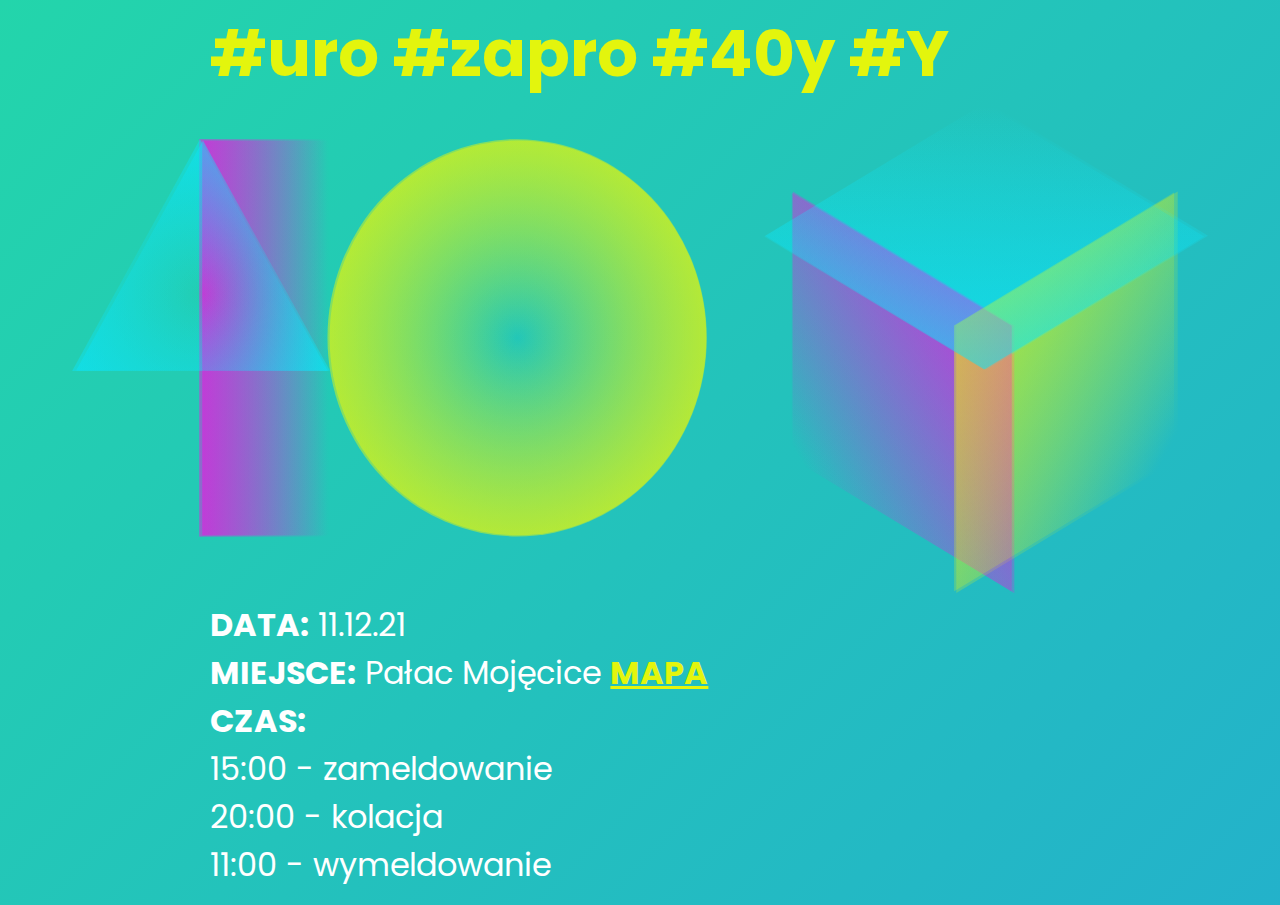
==== commit a3905e00: "Update 40y.html" ====
--- a/40y.html
+++ b/40y.html
@@ -13,11 +13,28 @@
 <script src="https://maxcdn.bootstrapcdn.com/bootstrap/4.0.0/js/bootstrap.min.js" integrity="sha384-JZR6Spejh4U02d8jOt6vLEHfe/JQGiRRSQQxSfFWpi1MquVdAyjUar5+76PVCmYl" crossorigin="anonymous"></script>
     <style> 
       body {font-family: 'Poppins', sans-serif;font-size: 16px}
+      body {
+    background: linear-gradient(-45deg, #ee7752, #e73c7e, #23a6d5, #23d5ab);
+    background-size: 400% 400%;
+    animation: gradient 15s ease infinite;
+}
+
+@keyframes gradient {
+    0% {
+        background-position: 0% 50%;
+    }
+    50% {
+        background-position: 100% 50%;
+    }
+    100% {
+        background-position: 0% 50%;
+    }
+}
       .lime {color: #E3F50D}
       .pink {color: #F50DE3}
       .darkblue {color: #1F0DF5}
       .aqua, a:hover{color: #0DE3F5}
-      a {color: #1F0DF5; text-decoration: underline; font-weight: bold}
+      a {color: #E3F50D; text-decoration: underline; font-weight: bold}
       h1 {font-size: 2em; font-weight: bold}
       p {font-size: 1em;}
       .vertical {display: none}
@@ -100,7 +117,12 @@
  </svg>
     </div>
     <div class="col-md-5 col-8 p-0">
-<svg xmlns="http://www.w3.org/2000/svg" xmlns:xlink="http://www.w3.org/1999/xlink" viewBox="0 0 363.93 403.87"><defs><style>.cls-4,.cls-5,.cls-6{fill-opacity:0.5;}.cls-4{fill:url(#linear-gradient-4);}.cls-5{fill:url(#linear-gradient-2);}.cls-6{fill:url(#linear-gradient-3);}</style><linearGradient id="linear-gradient-4" x1="205.24" y1="203.23" x2="27.17" y2="95.88" gradientTransform="matrix(1, 0, 0, -1, 0, 386.89)" gradientUnits="userSpaceOnUse"><stop offset="0" stop-color="#f50de3"/><stop offset="1" stop-color="#f50de3" stop-opacity="0"/></linearGradient><linearGradient id="linear-gradient-2" x1="154.55" y1="199.77" x2="332.87" y2="101.5" gradientTransform="matrix(1, 0, 0, -1, 0, 386.89)" gradientUnits="userSpaceOnUse"><stop offset="0" stop-color="#e3f50d"/><stop offset="1" stop-color="#e3f50d" stop-opacity="0"/></linearGradient><linearGradient id="linear-gradient-3" x1="178.96" y1="168.42" x2="184.96" y2="384.92" gradientTransform="matrix(1, 0, 0, -1, 0, 386.89)" gradientUnits="userSpaceOnUse"><stop offset="0" stop-color="#0de3f5"/><stop offset="1" stop-color="#0de3f5" stop-opacity="0"/></linearGradient></defs><g id="Layer_2" data-name="Layer 2"><g id="Layer_1-2" data-name="Layer 1"><path class="cls-4" d="M204.79,183.76h0L22.84,73.68V293.8h0l182,110.06Z"/><path class="cls-5" d="M157.07,183.61h0V403.74L339,293.68h0V73.56Z"/><path class="cls-6" d="M182,220.12v0l182-110.07L182,0V0L0,110.07Z"/></g></g></svg>
+<svg xmlns="http://www.w3.org/2000/svg" xmlns:xlink="http://www.w3.org/1999/xlink" viewBox="0 0 363.93 403.87"><defs><style>.cls-4,.cls-5,.cls-6{fill-opacity:0.5;}.cls-4{fill:url(#linear-gradient-4);}.cls-5{fill:url(#linear-gradient-2);}.cls-6{fill:url(#linear-gradient-3);}</style><linearGradient id="linear-gradient-4" x1="205.24" y1="203.23" x2="27.17" y2="95.88" gradientTransform="matrix(1, 0, 0, -1, 0, 386.89)" gradientUnits="userSpaceOnUse"><stop offset="0" stop-color="#f50de3"/><stop offset="1" stop-color="#f50de3" stop-opacity="0"/></linearGradient><linearGradient id="linear-gradient-2" x1="154.55" y1="199.77" x2="332.87" y2="101.5" gradientTransform="matrix(1, 0, 0, -1, 0, 386.89)" gradientUnits="userSpaceOnUse"><stop offset="0" stop-color="#e3f50d"/><stop offset="1" stop-color="#e3f50d" stop-opacity="0"/></linearGradient><linearGradient id="linear-gradient-3" x1="178.96" y1="168.42" x2="184.96" y2="384.92" gradientTransform="matrix(1, 0, 0, -1, 0, 386.89)" gradientUnits="userSpaceOnUse"><stop offset="0" stop-color="#0de3f5"/><stop offset="1" stop-color="#0de3f5" stop-opacity="0"/></linearGradient></defs><g id="Layer_2" data-name="Layer 2">
+  <g id="Layer_1-2" data-name="Layer 1" class="logo">		 
+<animateTransform attributeName="transform" additive="sum" type="scale" dur="18s" values="1; 0.9; 1; 0.9; 1" repeatCount="indefinite"></animateTransform><path class="cls-4" d="M204.79,183.76h0L22.84,73.68V293.8h0l182,110.06Z"/><path class="cls-5" d="M157.07,183.61h0V403.74L339,293.68h0V73.56Z"/><path class="cls-6" d="M182,220.12v0l182-110.07L182,0V0L0,110.07Z"/></g></g></svg>
+      <svg xmlns="http://www.w3.org/2000/svg" xmlns:xlink="http://www.w3.org/1999/xlink" viewBox="0 0 363.93 403.87" class="second"><defs><style>.cls-4,.cls-5,.cls-6{fill-opacity:0.5;}.cls-4{fill:url(#linear-gradient-4);}.cls-5{fill:url(#linear-gradient-2);}.cls-6{fill:url(#linear-gradient-3);}</style><linearGradient id="linear-gradient-4" x1="205.24" y1="203.23" x2="27.17" y2="95.88" gradientTransform="matrix(1, 0, 0, -1, 0, 386.89)" gradientUnits="userSpaceOnUse"><stop offset="0" stop-color="#f50de3"/><stop offset="1" stop-color="#f50de3" stop-opacity="0"/></linearGradient><linearGradient id="linear-gradient-2" x1="154.55" y1="199.77" x2="332.87" y2="101.5" gradientTransform="matrix(1, 0, 0, -1, 0, 386.89)" gradientUnits="userSpaceOnUse"><stop offset="0" stop-color="#e3f50d"/><stop offset="1" stop-color="#e3f50d" stop-opacity="0"/></linearGradient><linearGradient id="linear-gradient-3" x1="178.96" y1="168.42" x2="184.96" y2="384.92" gradientTransform="matrix(1, 0, 0, -1, 0, 386.89)" gradientUnits="userSpaceOnUse"><stop offset="0" stop-color="#0de3f5"/><stop offset="1" stop-color="#0de3f5" stop-opacity="0"/></linearGradient></defs><g id="Layer_2" data-name="Layer 2">
+        <g id="Layer_1-2" data-name="Layer 1" class="logo">		 
+<animateTransform attributeName="transform" additive="sum" type="scale" dur="20s" values="1; 0.95; 1; 0.95; 1; 0.95; 1" repeatCount="indefinite"></animateTransform>><path class="cls-4" d="M204.79,183.76h0L22.84,73.68V293.8h0l182,110.06Z"/><path class="cls-5" d="M157.07,183.61h0V403.74L339,293.68h0V73.56Z"/><path class="cls-6" d="M182,220.12v0l182-110.07L182,0V0L0,110.07Z"/></g></g></svg>
     </div>
   </div>
   <div class="row justify-content-center horizontal">
@@ -159,478 +181,7 @@
 		<path class="st5" d="M751.7,220.1L751.7,220.1l182-110.1L751.7,0v0l-182,110.1L751.7,220.1z"/>
 	</g>
 </switch>
-<i:aipgf id="adobe_illustrator_pgf" i:pgfEncoding="zstd/base64" i:pgfVersion="24">
-	<![CDATA[
-	KLUv/QBYxSgD+muvrSmQAGCaBwDwe7d3YqAkiaCxVSgoCmgm8ldKlJmZAMDpyJlEAADWRQAABJQK
-KQspC2/4cg/YVLcp+7qtNTh8uQdnt8btOeZSBo0q3W1lKyvstmvXuW33SSBS6NJpSifG2rRdO53m
-7LbWnBy2Wrqze2+393Z71QDra+kGvLqY2q4y1bLgmcx765zzDv337+3mwlQY1uZkbZsOgLG3N23X
-Vwjfwvd2C9/bLbewl3vwsjAaTatxu4Y22CsHh3Erm70vLA+I4bBmm+n0ZnNhmg3h26vGUhocwjee
-ztQ2hG/hTQAZt7nYzQ1vAvIO0DFUIRABaaHqYmqcupXupRJ0ISk0LcKbANcW2mCaXeMw9qpsCoPD
-2Atj1QAqG8IrCwtvAlSWdWGfJDUntQ5fNW7Xl1Vjri12u4VsDN9usZCNYff2srBbGHthnhav8cs9
-CGu22YLmBhC+txusna2wGoPT1ypzw5d7AEvZV/iysDdu1fV1N6m2KytTY2HNNtshAF6XdltZWRh7
-sytrV3WW3vKbvvrP4++l/1/n0H9/S23x+gpf7oE6S21r+N5uZDn2XP5P/lD3Mryl7KsGcMPYC3vV
-eKUFcMvB4U2AK3tvbCyMW1mcsrJYhUP4JlPZATaYZl9pq8Ih/MbemKqyFJhrUeEcDKvvzebCQvim
-0mI3tMHyG1NV9pXfmXfjUCZzw5ptdotfNUDrwta4TcObAFGUzULoiaRTFHoixdZMAC6NJHYCJZna
-0Z1eWxP3CwIBLuXmvpVRZ73oYszKlltjqsdgEZNYNofRnLWFyoFjFYZPlX2l8eveBFzEGLZaFp1A
-qr7nzX0rMUxlVdKbegak7A1eLRaNybSzHl9pDKb9foz5lT44f/VH+cfYgyTV/RrHcfP/d//Z/x+S
-/5MdmTNJwpqtV9gduSVWHX3UmAtbW5PYMfQ5OkO85GMKJcCloCdSt3Dj3NlpzkUnsLIp68LC9RYj
-Y+ltrMGpLbs3mM3ZVrh71Vt6636cu8U5kMq+OjVOWRdeOwCso44Gq57ua0496+KcW4O5ba3r9Avu
-Yus76wbAWvVNb3CbvnH3Nefb7XL3Pet097qsC+tib+q+4jftvuaEc7qyabfGbTpqzdm660x9OwEq
-e7O5sO62sjA2fXUBHq8aw+mbddyu7+1VA7g3AWrcqe3Kxjm3e1VZl7XmvOVubqhTZ2lu1qadLo0F
-qKVODfCqsPqGOq01p+fejzK1U5JZ817C2jSGV8usXQNQ11PZ2Vl7qrAU01t3jdOYRJutrQtTSTm3
-wrJqRccytaP3uDOtC4D1dTM7lqmd8pdefdFOlr73ktQkybJqRfOy4/uXP9T+kze39ElKTB2RI7m5
-VmMBl1imdnLp4xWW3rwKy2QgSu9lt78uY9ps1V+Xnfd65xxuciwBsJJYVq1kDr8rRoAaazW02Tqa
-tSsNXtv0pAZY45RVR62PUIjb1Q3l7B+v67KYOI1JA+KVXWOZ2mnF1hfNPwAZHMvUjs2NY/elY9ps
-VWkk137cP5edLEOeOy2OrQF8co+8l+TI+Rhy/gcMELDYAthUHYkq7M25JBW2slqFrWwAMvgTq6Q3
-DaDXV0ytwVxWbd12B4DAbxpgt6xNgIDNjeEcrAW3iUUapxaVvdlSGBJAAFbj3Gt94zhVbwNiNea2
-casRO936WvWNsSsNJgDHKkllX+n6pgHSOI2lsWpL3/cUbWnLiB0WrS/HpgHUmNs+1JjbsjYBi27W
-rm9MErvWF3M/HQ8K0omtj1BI49QSay+tvvuO4bVDCREKsBChQCgAAPUKqXGssmno8Yi1F1EPOPXI
-tc9fk77r/MPc/dH/0u8+jr/nXvY+ek3u/vUnxzB3fvz9d/J3MsyEwqjLhEKK0pm92VbSKmZzqUy1
-GGxS8+7HPe6tS7/1uL3/Y1n6Mix3lzvPx/GXmyxz59sHgCu1rw12qchg73kfR+/9+EeS/GHutuee
-b93HUf+w7LrLXR8/z5rkI/l1zmF+dIw+8yIASDLmJsrby7Hrn0ky691LrrX+vCzJrXtYlo8ud+RY
-jvuPpS9LTeYc5o4xZgDIbiOuQjsH3FLrh1PVk/ytwLSxZTgnRhOgPWGqgItIKOgwixRKlwmFGaXT
-3dZ9/5F7rnfXPdS6j5lzPeowdwzebUKBRulyl18UTSiAWHbFiLEYqFUDXFTYtOhY16WIXWbZFROv
-uVjrVuI3DYkdoSDQdQKEgqNjLDpCoRPoZKpFJBRihMII1eVCrMsrg87TZd0F0OnuoMvdpsuEwgBU
-lztITI29Lkwdxe5H7CDdgDdt3TWGrRaRUHC8IHarNfeNSbAVTik1WBqT2NcKryex04SCoxMZXbum
-tMqrxuyKEU+RUHB0qi39iB0jUgZQsb2k2sYNUHat254LQgHStQG4LUckFGCVHRCT4vf8Wo+j1t73
-/sdR6++73z9r30tNjpkkd9+d9Jxr3X39uy937iPJS16GmVAYyU+W3X+tv959546xu93F2ouFkrXO
-WsOU1kcokCitr8td9t3Y5W53Xdfl7qW0vq4TCnwsR6/357n82ecwEwq/+81JrnkvyTx+nX9Z/qy7
-Lv84dvL/MBMKmVAgy1H3r/2ow0woGBAKMUq3O90RCoxZF1NtaduaFh0kbtU1lr5oS+lGQuHxiLWX
-lrepMTyApLKwNX7TkA1eWfdlG0BSA6wdONaqLIwUv2f8nrQ4DbUgUsdQbymN1MXanHuzuWq85kjd
-q8baVUaL0xDruiXWdUsdDc69lA620m7pO1tZNq2gYrVN2VDcrmnnTduUhV9rhwaL0wBIrxuvsUvX
-vmocp6EuwBrD1Bv8qiFVgBouOsasXWHpW+oWHSOGqQcvUBdTAbC+bgxTTzeXVQO0F9vrylQL47am
-4aJjdOqbspgFoeDKWk27znJsqFV+CIVZu8bt+oZa99Nq+VsuVkkzl3XfULvOVMr3EQpw3Ko2m1uJ
-tZfvIxRInjBnT6W1davGccpiWn93XXo9kv/vn/fXOpfh7vKOrS/aIkmuu11qSLvO1hekztLQ9xEK
-ZADqemrVG0iTZTeOf9xd2X9H7lF3ugzHTnbl2B8nt9SqN1Drv+qAtGPLfco4x7qwOorV2ZuWdMpi
-WDXmer7KpjCSOnvTTqvvDgLHa2t6VTY3yrl3UvyeLa+27qeDBKCuAVT/e9+bd/5HHnbvu0963vPf
-uixz2PPv9v9ek9vrMfsxzP3R/bHrTfqy63LvcI/sWtK55CP5y1KXPPTj7nxIZq/GKXuzqaUW15xw
-7U1tN/dlrFp3XWfqyGCROwgFHXUQeNaucayS1Flq07TIDqLOUtjU4ppzd5BXfdlynxi75iitrTWn
-7uLU9roYlV0xLa85P0IhAJdl1VSXxq06Sz1dmw6odBD4dVm3AsMqzH1DcavacjDX8n2Egi97H7v/
-5FiWYel71zsndy7J3/UPf/9d2fn/eiy/1jn0vvN9zPr7/7cudwirozXzfYTC973L/nfed6PuIAJc
-yqxdY23OpZR81B1EBcAKw2mANvWcXdkhv9M7bzFrUesOosappXVXxiwAHOrulnNfdNFBVDZeS99H
-KDAWHeNzQU+NqHt0AICtAbi2NHZ2aTsghnObRQd5Xcz3EQo83KHfHaR1V/hVT61Sc34foZDDvjvG
-aPG6cfrGcI5lNV0Hed04Vd/K9xEKXQ75Q325sfNBCnlfL43CVHBA+Q1jgFWpFWNEehoZ4sq9KEbK
-oAIxM2UodTrAI8mnhBUHVyZbDKZixzAqVAgFJZYRdLmREgmUWEgb9WAh2IiUiq5ZSpFWhPVeOpRY
-nJBOmAILKTOQkRlfe5EsO3ODyPJILKCd8WMgwT9CwZOt9HnxRpadAdFqEwejBNMMD7zaAqAYVmQZ
-fqEp1BdXDDUUZafgF8xCUfYjhaJsBWpcQN7W21pAKjgI5wQ4FU51SpxOJ1RFIVPIcsYpZLfUraK6
-NEzVxfUInA2TKWEinQ1dg7V7QiFnQ1cY/mxohbgTse9toWYJVUIx0NiQhgxXJj8YrgxIKDQWDFcm
-V1I120Iot4VQk4RagBzOTdzYNhz3EZznNlqysS06BME3ts1hAUHwja2x0ZI4sjWa2PIRCpqDhOZA
-c4B+kxHP4NV+LQtJb6Eou4Wi7JN6oObMLCGJP0lsZmbaE1FsR66VySFTJpOZOfjW+RRR7FNEsQmF
-76NqRLEbKOxSWJG43GgMdYQiiu0xpBpjaBlSndsvE+wYUu3u14UFXliX0KK6aH5zpC6sg+rCulxY
-N0fKdEPLYVsMLNtigEuETHAvXpFVdBOhFpywOUyI0TuqLgDxBt43h4ocRC0B3iIyJWrwuaBEHzVG
-UzuJUsnF5G0zSHVVbsQdbAID4EcohNqVexeGAYEODdVhEPIfqCv1rKDvIxRElJIYQ7newNegeQ8I
-JhCCiErYwBtgP1cmgxyRUqnAQkoFk2NxEg5cCiwfoVBKYQosKVJSwlQUsTi5hMwShjVBfMwlFztY
-WumJRWkg830Vsf84igJaz8UBCOQWkzUSPwM8wW3j29GXccC1D907ueew8OgYNcatx5s71SLDSocj
-gOAfoQC/UBN+oTysyHIxFGWLYeURVk4RxQ4XEBkKhUKh30SBbwvNC8jbels41X4YtOxh0DKcCiVA
-EaDQbxKg4JEh1Q+DloEGLcu31C11S6EnQ0p10SfVRX+EQiUGqS66kghDKk4hy/yWQk33hIoLimOD
-NVjNYA0Ga7B7MplQJtTkbOgKWIMZNbihHqg53IlYrsSVRCxXDCKJWK4sHIlYVnyEQoKDclsINUko
-EoqECl2ZXGmlaq4YKGJZ0UrVzLmB/jNJuMe5JTgfocAQQTifgjRJuAjC8UQQSW4y4j6Cpwxalje2
-zcZ9BM9ttMQjgkjADUfzjW1j4GjJjdyItY/gmgMGp8GrvVF4ddGxhVBo5FoENVjNmgOGRnFZSDRf
-vDpUNK+zcVlILh5qghrYpYQveLUNwoosZ2YZ2Iwzrgc2E4YUZX+EQoejJWBmhMChKAZJ7NFQlFEG
-NuOXdN3eVgpFWxJqgqgthH6EQhtRbMRHY+g3RyD0mxtJ7HocaCzDXyaIxgYRxaaMUrisoTFQNMVq
-nsAuBfwIBfiFmmhsSLUI9BEKmNSCSjmXhQTEGGiTQzu0yaEPOZQhxaQNbVFdGPwVAV2amDMKRKpv
-jpQJWlBpJicYLhROIcvu6ZIIQypoUV00ZZRmcoKDfhfTUzpJeEp1eaRa7bg4+IWV4KT+alQXfmGh
-32RsfgFlu4lQwQIiIxRwKvQhgDmgNLSbCJmgqZWquXH4CAUDyVOETNDt38XkUHKrrckSxXZ4Ioqt
-yLU+QkHzawSvyCp+n9/kREgkauRamfwlXJkcMqHfRB8pE7SMPotKEymwSwH3LXI2tOtxfBfTBEU8
-VcSyxQD95gEi883FbYDhgBxWcUJKxHKl8aiAbw5jgiLbwnWqzoamODrNf4RCzQJCXQ==
-	]]>
-	<![CDATA[
-	WLjWlmMxbLGCCsO2+WrpEWuW0mM18TzTBL+KDsYAf4RC6A3QyIWqOLkcaO4wxgCvUqxtGyEOIyyG
-/JM/ZkdcuTfF6O/LogY2BM7kh0QiRqJ8SgSpx1L9fWGtjU4cRn2AMcAFqf6+BuzNdDiMotkeAB+h
-K/deDGdDM16RVTwMyDo8TBgGcqiImBVt6RE/ZBu6gh/MT8PvIxRRbMPbSngQBCOLw6uMLI7wgObw
-Sgc0h5f6m4dXqZmgh4j3yfbRNMdxMk0apG+flPSxyTCKNRJx6PrSo4HI5xSZQCA3gI1aTj04Y+vx
-JngbYNzMhGdE6mIeOTrcb5iRwABo6ewB0GbJ24NfNdOD8N6Wr4AJr+XeEhABCA6kXW5+dO+fok2y
-MKLTx6lr0zwbWmXNUH3BAi1qKwNfkC20zEI1EiBCCIJcZXbCqXCk6ZRCTXCzHfELckclyoVG+v9E
-yge1HChEdM+M9Tz5IxRgrlirNOrkE2qQmXRakiM2cMlvImSCrBsxwYcGxmWavz1bCAUv7+ttErHc
-GLCgDlT8VMIfoZBhcWV7bbw7HZOEj0qbkiHz4GgJwUOMgB+hkMMkYjlFLlSF97lyb0jqYsaYLpcs
-SvX33UDi1X61EPnLgJI43z6X/BEK8CQRyyPPCvrE0qd0XGIXAoYYmYWp2K+NbOEav3Zqde7FQRKx
-DBsoDeBkg0qwFsK8r+cNiA1WyvARCgsUdwmAtMbNAIL6yWJliaq/70cobBQspOYxvFaLBsw7UDUf
-VsRRkD9CYT0ILE6CxOlBIPl4i5PidwwfoWAqWKesMaCJH7W0xvlEGqAd0kcoxDkGSVPK3aBzOtoh
-uYeUP0LhdcOQU6DgkEAsKLNerIun/AgFVWbr5C6hdBJXyzT413SyWYCpqS56RKrh/GFcPFK8hSrg
-G5mIZdJJrH2Z4FNwEKFZTXVUBXkSm9XFZJHl079vwxhCAxxMNkh1siCHOxxGE8IKgB0bAmcyKqKP
-UBiptAO88gZUAguOyIxcEpZGYMgxnZRa2upt3Vo27ym5s3I7Q7MGPLVgkLqYO2ZO9RLAAu97eZ0N
-7SqZBbu0M2j+CIVSa6MTAx5K+sgwmZXq7xthvC3iME44FEzuLIzBA4IJgChGf99TS4rMTAmL4Uco
-UEbWAe6wN9OBQfkQgCLrfX2Egice7DFDma0cHRqqqzS6IHUxg0ICq7cAFnjfj1CwpBKxzKLeBGUH
-AQKOlrAY5soOD8sZrHpp4ygC0olYRqT+YpdaTAlX1FYmU0bpjeRNEOcuZqHJl5CwE9QMhOGcw4eb
-nKzHJp8V1yMyVASmSa6bl+1YHEAmCw+82mNnjxqPClgJuTLZA2+4KxQhE9wQ0UD/wC4FLMUWNzPh
-oSbo/Q4PbShneG7qw/AwNRP0SAc0hze5qB5e4zPA8EAhDPQ8mO3w9vvCnbjs8LCtvNS8GJHCTVBz
-QSaeTQGGa3jjsi8pwrIzJNZINFwasqxAnEwTUZGgcJKn4VgIOh7wkqO8quXQGE2wdH2EgukCSTqP
-aaPGowKiovXkmjxh7P0/J5+kEE6+wC4FbBxcmWzbeBN8wECJxSGZcEjS/rgoBjRQYvkgPnNmPKbA
-gru8WC+6EIAmE1SsZpfVcWibwYMkljZinGhIvD0pjcvJKRVUzZ4VDGWPlokRHO4foSBiVDzfkmdD
-p6DL4GJhNasKKWFjUMJSSwRoEkuB5XtCK8jADBYnI5VCcImgJdfPeFgMaxZvgpKNK5NHn/dgckg8
-2AlGcjn54YV+RBFKg0wi8AjTH6Gwlgo/MXzO1k4JZPaJwZjuY4QXOZupLLOkkdEhU0O/zEKJSxIu
-IOIQ0UDfHlDMPKZJQNEDill8nSQg6fIm+MVcmGrxpUZTIZ1iB+m01pwioRALUEtaa04BAZW9rTGb
-86gBUlKbBaglmNuJWxcDv3KkV+W4ce5ET6S4dTHoibTC1DeEnkjpDVZt6Qc9kVxYe0FPpJj6sl3Q
-E2mXLOiJpMpeNcSqAtZQ1+Udw2lHc7qyVvNyNyzrwrI6S2dt+oYv9yD2uir8qgHUCRNsS0W8zS5I
-eB+hgAu9cm9Fbbki7+vJjbhDf5Uqm4Az8L4VFRaJXUgRcPvOhruo8Ws6FVvcTMwFQzCuA+BCMZog
-BiXJD4aBt1BcIKwDU+lUNUaSEdLZcM8R9BikeVgMcTh1RdIqsarQoRAGeiCUx+GFBoiFaePWJhmP
-hGnUBpFlywRVQehHTJAjmH5rJMvOgKvWnqOAdm7ZRyg0WrAt+ggFxM8hDPRUovbhmezK8FiP8uE5
-KA0Gj7Uc3oV1cnilzMXwQI/y4QkYRKD3CWGgtzqgOTzFogD0NrGWw8N0FvQmiwLQ+yjEh7dHlpea
-G2mv5RJagOE5N8VwzAyR0bWOqpnzWEdiArWs5ydGiiaNR+UjFD5C4VAQoYFG18UrxS2MJsI5TdTT
-Ryh8hEIOQxjocWom6HU6N5zDGzgoGhpEazY42ZNcUB2BLFB9gKwjkXKAgGkBA83JJmLg5AShnOc8
-qR3cyZvgrWND4EKk5H1Hkc1HKHyEAsWCOJnMjP8IhRBE8r4foQDPGh+hQNI5j36Ews6Vl5/rBjW7
-NQc7ycAjY5vgyiOqaAyUWzgX124VZbgxA4rQBHXyrOdKsrXhqLYRmOhV3MIQDIShZRN8hIIi3u/7
-EQp7QKZiVUpny1LhEBXuApkgEKMJii2MmF+CU+mkFazgBT6MpUtcaHSKsncLI+aPUMBxS+msRVDU
-orIgOAJs+WgfH6GgiDfiNmt4lZX7eTRDrOASKtL00hllcCTNy5HO2vtVAVhBhhZVq6hRKpXbB/4I
-BdoNFifZwGdOFerEombbKRBgQVjv5SMUHLDy8kmWzaryej5zciSxOOmQKASXDprmLAPxY2Dgc/i4
-KJSBMXNOxjFzfk9oBSFnkvd9lSrbAo+M/bh8uMkk4npExUEK8o9QOFcIZAKLUBhOK9M+eW0mWYaF
-uAvCpQlTQPIRCh+h4CVyJmj4HR6KIBLbmemhIt6rhaJZCwZebRrLKZ64iV5DmYtosahRVvUCmYw6
-kMP4EQolLym8hbFtUBO8NFom0+K9J3+1EVnldY1CS4umEpg0WrD9VS7vLZjVJASitBY4P/zZ0K3n
-sTtJddFv24K50svLUuGQwy0hs4gkIJhlHwoi72tpv1i2KFYePIJFMguiW0pnZ2AGOg8ZRwuTejPu
-BIdSnCZvArNWPkLB4X40ERdiJAMTwyJHOjejgcayOBAonR+hkBopThOXiGsntYsrvUwYqYiYwUhI
-zacaSswKl+fwHO/LMPn58EiYnTCIQG+kEB+ehnVyeJDPAOOD2Q6PEsJAbxLCQO8XfBjeuOJg1F3a
-7M/5gbkSHFXEQI0xmR9xgRnBtKVxkuUIBuLQIRlI649QQHicCBi3OmNGSzgvn8UOml/waj8wKNnZ
-cPe4QJIOTtDQ0EG1+DpJMK2BpbC1VYgxxZzdgY1FjMwc+sHxJvgAOw5tEGNd9AJiQhaLWA5TKMpe
-dFPMIlTWeBHjOagJokDoN8OKF/Mj401HxIsZNHhYtmjQskbGm6CjBi8y3gTDVqrm9EKQ/dnQbA5j
-go6DK5MbpIhiN1RQ6/EJ8T3gGl4G5XF4MX4+PElpQXigG87hbRTiw5PUTNDbDJQWhGepmaB3UogP
-r38GGF5iwRJZdqaBc2jSFwNlg8xw8oMKayR+hALDVNK0KPTYbMrDAKYNhkYoOzInAuJOpWdfMB+h
-MN5iMYs0eLUHOhvuBJPH66JQlUYnzMBaMKtSBXTaTgnOV2tqSXBvIJDg3bTFlarJfZySqHRksNDZ
-mIUsZVTxCFwvAgLOmUGdLmAvOIgJuPYuQDFcepRr5Q7b2u5+mWBY4E0wnBS0ds2NeAJvgn62Wynj
-slkGuW1iPQhm2QiLShO1psCyCbwJhpGMZRPUYjnG/ggFFwEB54Q7ru3cBimPVMDYFEbF84vYijw/
-3WSOr4AJHIAPos5iyZuIUxaYsBjfcflI7M4lgpHDUgwyMraj5E2Q10geEcSkxKwNCmAib4IblIHp
-LPJmZYSFIm8iHiJvgg99e4Gij/XaH2+CuzNmdP548eNNMENuqP4IhQcsZKHgJzV0UM340DSIR5ZF
-Zo6PUAhj2uR4fZWGq80OjjfB1+sITGYTlixzDBgtzEcouAYGENyhwqvHxIsZN4ooNgjxYnYnqotm
-dC9mxUFxcGVyaDBJeHhwZfKDBq824oFLxeyIZVr7UUOJ+eNqsEurgsSsxXStDEBYF63RZBaY3Oew
-gIuDK5MXBKgJKg4XMEXZncNmVYmNEB8jifgPflxj5vyUTLLJRyhsPBSCyySzLxTx1T9oacTi5ISj
-EFz6dhMQBSkJDQz0SUdia22O4wSZ2GAmjwiqF8gEQYJQeI3FqOVay6SdmrEhy2uYsi0cKkjMLfLk
-tTAGnzICXnCmAEgbRxHbB4TmeNTFvChbuRd8fN6XwRpwZVwun3KHiNDcWV1M/giFU8TBZMjj4JIp
-EFYA7CnKw+sc0BwefCArqMaxZi8tkqE6el04NjmzeGd6FW1qPmeIjP5QXd0foUDyOBHw8Ds8FHBV
-8CseXC7Z8EuMkMHLw6+RdYA1BCX8Lr7rfUeJEc0fobCByTCZwqFg8kTBB8ATbra9CQsMvROpZDIz
-EFXldoMDLcfQaAxk34guOEIh+RB4n7GdvB+ObOHahUR1UQMspMYZlQwHls44CRAydXH6CAWc/6gl
-GsHoIcUkptqI4upox3tvyAlRGE8J66EnDVI1nB/hQJ7EJSdQIiauHO7AY6nKGyk53OH8zDKZgqMo
-GLbHomES/RVrYja0l/ebAUz02kUOP0JBY3oQiI8B6G1oMKn8fiISKzT9WWG0Zj0rfbqj2UgEXUYw
-fdjECd45FOyzoTFgbFKqEwFHlxtieNjPhVFdNMUgM1yTSqVCwi/0Bb9EoLcVLiBvC1WLKHblQPNe
-EcWuoN6WqUKQIECohlRXDFqWDVqWDVqGU6GVj2I7cIrNHTiFA6eQeUonyQl1Oo0c3T2BLQk1s3qg
-ZvVAzQv1wBayhVASKuLK5MoHcWVypbsyuZWqmbT4TBLuiSASzmeScE8EkXAWIoiEc+McRBDJZ5Lw
-OASRbHB/g/sIriEIztESUKT5xpYwGCAIHltiy0KiiS0KMF7h4NXWaA4evoWibJBnZi0UZWc0KrSK
-GhUyeJLYjHFmjKItCd0foYDGQCaQqndyaDEABc6GNlCEvNDZ0ImQxaDx3myJkGnbfLVW7vUiIIN6
-AMVyn/KhTQ5teFuZhAZjcHgDpvGg8g6bGfxCMpq+TmLty6wwOc8wBjiV6rcGwaRB8x8TKwCOJqJy
-5Q18hEKm5KkXRb2Hsg4jaKRg8oOFMagYvTZCvBY0f3MRCjiLofLgARfeQM1ScyMmWUOJ2bc4D68S
-irUc3niWGl4p1nJ4JNbJ4RGMLFqA0/Bo4yhC8OLtGY8urRdonOA5lxrus7KQZQHQsQ==
-	]]>
-	<![CDATA[
-	ybZE+BFBmDa2HRlC048WRsxhRZZ9WJHxsJJCPQhAnAqnIkAdXobUoGWZ4bqJlYpCdkuh/JZCU6h5
-QuEUstzAKWRZFDgb+uFoCJwNzWuwe0JNfkJNfjKhPkYrVbkthIZQ8zNJuMe5cT6ThHNu6DcXEJOE
-K0QQCed2AE0SzslxScI3tk3HfURuoze2zYKjN4kQgkBw9IZvbKEK2mYMmwhJXHKYoC7tzGxnZiiI
-AVFDqj9Cgd8cqZsjZV5Yl4dFddE3R8q8GB4p88K6vI6U2TpS27VYtpsIVSyds6ETobdiqSh6KiLm
-E9Jw5Z0rXIw0ci+CH0wExnS55BNnlCkLDiJ0RKAtl+XTv8MYGuBgwhRjgFeMzhpIFgya5wlSAftQ
-CTO8gVkYhAIGdPm+7yMU1Fl6C8ClwZ36ujGsvrNOnaU3NU47NUAKzwiFV2XX9C11Wt//Yy955pnU
-Zah97/72ffty/z+SYfef8sly5DmT5fjDrnf56PTuX5c7j3mPYddk6X/5ST76cofZ97LzO/dxzH9n
-r8POdy/JvEeS/1Hz0PPdjb3zsvNfZpIMy/67nnfuZNZ5k6UOs+66ziTPpO9kH0Ny5I/O68/H7MNR
-7+7vMuuePc///9D3kXu9vya19v//sfyhL31ZjuT/+vc/bl2SITmOWWu/f/m1LsOyc87L/Mny924b
-ybDku+OjH3n/ITl2Wl/r2yX/5P59DMduj7+Xu+xlmX847pIyav65H/33O9yk7h1ZbrLvnsf8Q83J
-8VGSOXOSzLvzkBxzf3Rk3zrrsuy/h7nk5C75/rksO6l/2LPueB4/9yUvy9KHZR+7/TvnWX/+yzHk
-nHdkmX0n+c79lyEvdUeWpf+/1OXP5A7L/+i+576TPCxJ7fce+/9/89CXfPdPepKXf/xal2T2mSQ/
-1zn0+/+y897H8vu899c++555zmXXoffbZz+W/+dya1+Sf2fec8g7J38fv/9fk7vk3/NyzJn0OeSd
-HFvfSJKdj/zzstT5j5v0upefb7IMu/YUrX/X/+tS79Drsnfj5+PPY9+/h9x/ksyj33tzPv5wJHl/
-dOOY894+7+7DPG7yoXvmvxzJsvsdlrx3OnM+kmXu2f9w/7HbZN563KXP4bj5o9N9LDknSVKPPhy/
-7vofR//3/9vzkMz60XnSk51nnUsyhyWpH51c7pw/WfJefs7LT2bS97HsPueyzKEf9da7e7L8PO/Q
-l3zvMizzSCh0Rj76kex8zLl/W/f9Jsnyf3Lr0JP7779zLskwf5JQsHQj2eHkHsnye/9/5jvUmXe7
-d3JzP+5O9k1unzkfP/e91Lz/HJb557LcmRzJsNxd///oPEmWZC9Drh8dmfkm8/875667nTNJ6pz7
-zyG5dVfmjh7HP25efl6OIcl3V+Zc+j/m3HPn/Gu+c+adh5rnTqbAKGQ5kg9O5pIkFGyo7vf/u903
-33wMM+ckuX/O5P9Z89BnTW7yj3+XfNRd7vTjRel0vutR9zLnDs+7zJ3/P9rG/cvPx//9LsO8NQGq
-063W15wt9eXGbK8rK2nOioD1jVNP2/paX+trfbbW1/oIBQJUx1h0/5bSSC30RDLJCAUbpeMlWXpO
-lnp7XvL/S91732PP/I/+0WndR12O5Q9H3Udy60c3lrzMn49hzmRZbv3o9PYl+cn9v84/9F53JPmz
-J/v/5eYhH3WnYfv/cRzLnEmuw3Hv8e/ux0yO/If+b0IB1vk+luTv5R/HMdRZd1p/vzv/pf5k2ElN
-KMA6rXtZ/v6//z/s49b6Z+/Hn3Peofe8G/PnOX/y5/5DkvuvybHk49+667AcO6Fg68iSf07+8vfN
-w3L3rveyj13n/HkOd8nhs+uEQo5QUANAdZlQaH2EgkD8nq3cMXSrg3QWjanjQYnxe17OLhMKbadj
-6G5BKLw6ufN+d+XW3Sd1rL20PjMAH2+CGvPIHKRQFEPLkOpTdTIaI46Cak7uiBxvgqE2OThgxGzJ
-0xRbcD4nCd9cBBAchDhWMRGjVlEz4AgrsrzyJoqtcFMmyFAPVEUmbnkTDBexmBc9pOY35U3wRmos
-UpGCEfJSs7fFYj55LhgMowQtldTJhfkIBVFfeRPsM0+C65U3wQVBygTzyptgBjESPFx5cyzwBzVE
-zcIL/MraLl3gTTAXFHgT5BhYq8Cb4GgTuOzOCbwJugReE3gTZKxeJpgJRAJvgmJFZNkEMFJi6SXO
-Srl0yZuhWMFlReRI56wsWKEqIhR7SqQjGsBkGPv7BCYSxi55E3z0B2Mj3lYmHwYOJshNIpjWIm+C
-pUYC06LIm6COPGCa4nFASARMO0TeBENw9hJ5E+QjSUaDX8Wh9QgVc+4AXm2GCkXZDUcilkMNyiIg
-4JyOCtqIoCwNMkWNuaqYKwICzvkRChFzxSBNTQwxyXrn8VhAwIw3QRCnkOWMN8FWqmYxXGRDTTRn
-M4e+kdxQC+wdWQahPA5UrOXwesNg4e2/gMjM+JbDveL2hVLBtRfrpb1w6ot1e71ItJPCU8H7cCgo
-YBly3ptraymYlip41ZQK90q1Uia4XVUKlvJksi1leEMmmHJDtZAqprm4igTRgFXW+wqZIKsVuqlY
-qRDr5LE0VBWrqZUqtdqoE9qSvNzOTUrNGvCPUPgMpAUsXHexYgUVhoa8+GvQoDVsCW+xI65EQbjI
-7yIWM47kMMEshqbqosGMwwQfpuqi98dhKkhdzJlE5pDbogto4JIP8KaFDpWGJBl43zfyiiyf/one
-oOYDMfK+FfUjFEQHGP4h147+wJMs41JJa9+85iOKNBua7qAFGH5jVTi5FRhw6AbnfITCRyh8hEL+
-CIUe/w4Pf0J8eCF+PjwBQ/pYeCgCD+qA5vBymBXjnyCTBgsM5QP4ZTQiVMBObqmA1uiHUptQKq5H
-JFARmCYLBnpy1rHP+Jc0PattPCJJbJkmZOW1yRsGDTKpILyTZw6Jm0QWB27JReqcHJHI2B50RJ6b
-FoIkphQ1DK/BOVD+CAWJwQzVINeknejHUMvuB1XVF+PGWpPvZdfLkSQUzAC4oCuTTeg5E0BwxsGV
-yRmEThAZ/fEm6PsM1R9vgqCZaKCXCxOqdZmIZQYEjZ01VyVzIk0wc1SS5ahVTDHfNIZUr0CON0Ew
-/gyON0GRpnDoSkI1YckMICYZ+Z4cJljQO7KMW0BkmWRItYL0YtZeteCgJhg6ErGMO4EHV2ZjSDWj
-hbFtKKrqohPfmuALEWqCfuVN8JBRnLOjJAOTEvzJLGzGVjB+hMKjgM/icKO66PA8G1o0iAc6B/0y
-gDEp2hkkMZCKlkdBBmOS8FdBn0lMBZT9SmuRCiLVj1N10Y/ybGiNGlIdmmqPgyuT/eylGcitdoYX
-ULbj4DoZUu1gWFQX7Ri9xGwLE7GcOjovFy+hYAxWw4Cyf3uWOCSt4hJImM4KJGIasyklZnGUqhgo
-YuWhZCkgzEiryBgsVSAEpQR0paFBDSMM25KEb1RIzHAMXm39glc7j0JihlERxQ47ITHnHpqQw58N
-DVZCP04zuXFwbRMq5tj2ERz0Z0NnECq+pohisx4YlAVOUAYEzZ0JK7faZkei2I6JuVp0yu0k4Sox
-DCuORg1WM5vDKDIHVybDKv9ooSg7FVFslQ2RalY5iW8REwwzYUWWHQyQw8uEMNAreJQPr+BvHh4N
-dmS8CYrqgdpoNFQNFrxFKotCxVAxGCoGg+EBKSVMZrSp/iJZMnmx8ICN/r5tDSJZeEAxtVosPIuF
-yrL4mNiPUFiJZluR0rldA5GP0HRgCFcZDoPywhst8WAISJIuFqIJd6BABjkVCbYMfISC2F3ewMcn
-G8VIGMDd876Xc0NXBu2GVKtGiNfCIEV534vhbOiL6Hoogwpa0cZRxA15EwOqLjq1tF/Mv+DVBg21
-Bi5l1FBizjMWqhcqSMwkxcbYihZGzL5DMtBw1weXS6jU86XZWBlyEDFkZmZGksYAAxMAICAcHhJJ
-JpPpMroHFAADSTQqUEJMLDQiEknDgUgwEIgEshjGUSAEURTIMeSYY7cRA9GC2H2/S6XRLyeC/dM+
-yJ+FjXtiQcIqr7Qvnle6BsLChTD9gnMcZQiYrqhWv7+16bGe79ZThPS+r0q3pdm4pKkafWRHSeKk
-Lfp0+RuKXKF/kjOs0WSC3U7mQvmuMi7Opx7qNy4qn3abU/RofhuQGLkA+aFKY5IivVhH4yDBIw62
-3sx/wERSzc9CloT6WXUjNYPeDtgdUu8yKx3g5a73OLsH6S5RkkIuK+RU13Bb3Vu6RiLOJb6HVWKJ
-llqRJ966Ede/wc01en1i7FxN0+OqO/YgV+FHcR4QEZQeiKHoHxhHH/OJeHhUZHaMPnojYNkDB+7/
-JqYgq007XnzzohP6GDQEC3O9GL7BdZQJHCAV/C8V05oofWt7ffATzGHGOHDHpCXdX/Y8gKKaL/1A
-sjJW3nHrm7nEDbMY8kn/ZdF7taTMqprdwR8a0n5LO7/YiJsq2fFIrqFLM9DJoCoKhKksqrzu3+x2
-cZhQ4MON20Le8BJWSwbr7nBfN+0E0IPChZqqNlICxJ3kAE1lf93XsI9qLTA0W5N1WufEcpcNQ6dj
-scbnPSI9lWKkEmOwmLqv2lUUsPA+Mc1ZIqOA22VnfnJzcn9EYszUV1FQA2IzeimMSrjnFG7QratT
-poIDyhJyB5ZSH+FP6AJ0qqp6VHEe1V+pFjspAZQFZlO6ba/AGjrIfIO47x6/PadY52JycYE+i6B2
-jd0EXzYCZzaF9NAg2zeThBuKoZyh5DxmagQHPfp/QXS32lDAy8mU7a7XilrurTHV1GMuSrqJFfOq
-dmQXl4fkPMRoJ3jddQJNVn25bmGnTFdL5gfGRKbEHKSRmZsFs6iXiiY3LluvsAxqmZY3vJRoJTM2
-F5HJ1tXaZ5cIrs9G3bKViSELjMCaYT3XLdGKM6cGPxL808u+cLJ01+8rhYGp05weHctxHbk9LZ3J
-PI2szpZG1bwKuXewkON9hMUqz8s7LhzDflCuurBGsvr/0ZGVDxAXoKcIkL7Q/57nlVZ7aLILODf1
-00Xa4S5qLLPugq8IC0quw/91Y+dFtEUHgml+Jc3uQkh2BUru2BfIHSZCLv70LmOctff/2gMWaRB4
-oGED+jHMU2xm853PS4VY3jXSKJsLv83KS6tzMUfCkTf3my1be+Zw4pdW0Rwl8fRVPYHtQY5dnbzq
-2iTooth1u5GE8Iv9e49VEgM5vACMuUh4WmVVakT1w2jgmBh66tPgIZoD15v6BpoqOMFvQD3mRXdU
-UwcnJ8T1msEplkSFp53rCm1HeR/2ruJopyV7SJTN3QYKkESjl2Vu82HVx6G7ZNCvxAncglqdFxGm
-bgskNsuSmsbaQQ/S8ZPgp5ZETTBu48ofDENbHOUvQ9GmZG2wi/GfALq4zuCA4QP/LjBtzdsaT6tY
-teTEyZZzAxLtW9w85esy9/0klDeOCRNZasLNZ9k834lHwJ6vnqv3YNK8Ykq8y0ZPEA==
-	]]>
-	<![CDATA[
-	CcW1cvzYeGWpwjhjd5/Lk7qL0JiKCopd/Loc3Y8sDgzb/J0w5D9GkYH19TnpOPqDVzi+xFh5bADU
-P53hNNy2leTPy/p1IVCuHV22+yy5BegFjVXqDp0SxofYJQZ+ghgM+9kitj+sUOWGMe0j8yDkU75g
-F7VVYLdDxHL2LY5scY96QM2CSEc2cf3yoN4/nqaBBaIQng1rPEpdQa0l1fiZ7Q7MGhw3k4JmcBdu
-FqZfXW+oISxiDy1ZPbbjpUw7kbehzoFwnYVt9h+BcNjZJnFynq8UQOIAjgEaRn4DcE0DhoNZ5XC1
-lwOFpqKwVu27WZVkJ96Nhvo4uiRZnH5idj1m8dDZqcxhinIkDTqhygudCYdabRLHLzgkGeteLqxn
-z+Au9H0J1svhK2ZPVAAHdmoNaUm9AFEFWnJmAnsj3NvNnzjcFwToAPGYR0eca+/C/xOPQIJOFnq+
-uS7MEjYw1Ewb/EJqz2hrHjIZBUjdADJ9CzcFn7Ygk1O4cGPEHiV5KgI6D4UvxYFsPQQpgH6m8Pnc
-TeVllYi8tmyCH4OZ+sJrvmH8vLZ7GeylztxJAvoTIjg/3kyFAQRWsqwFFATAF66rmg2Ch4LmWJt9
-agEPEvC/xxwTibi6GR/vpO71+JN/RMDrPXAlo2OKHssxyTcKT0o7GPn2lk7vGuUH9dQSzeoGTupl
-aHq4nWdYTKDdp7qPEAxKOhYlbThdS87lzNW1+8Db2z7WAwpc0G4dUSEds4yZ4VuS5kQdTieqUSH5
-aU6gbzoBIaz4oeZEodq4Ip3Qoq3hgeYEEEgnHAkIj+bE6BXFl+lE4wumtDmhpPVoAn7VN5bFitpK
-N80J8EknfDy8otg0J7pBOkE3WgE0J/YgnRjJzTVJc6Ia04k6l9AiHWk6Yaw5Uf5NOUu7FtU8xTCm
-M5BAlOnEgtCcGJ90IhiHspoT2emMeG7JiEWMAwgzMhLSE3btP1sk7jJMYkZWogdJsYgzyshUx3gt
-MmIDVjeJlk2bAKjVvgI1JlJgDAQRKjPbIQUo9AFIknOAyZJOe1BuTJzfIPsq6vLmQATzfyimp8dF
-nEsfxLnkW/KCmVJXKmxyXdDmi0YzAzrgJ0WzbazmY79vYplyYgYaRa7nkT5plwLketxWLP4PALG7
-lHqSFUEvzICCzr5lj3W4xBggFHivbSn6YPK2uQPO4yJAqJyPyr6BsV59W3yPMkEb5xZdiuGXOEKy
-mPvRggfKZwfbQrcHMh+R1yUOYvJihZciTZsZYFLX3/YGBvmJu6GSs9/SBkKuOPtoJgzptf9y2lew
-pbeh9Lc/89z8+fkwm4v+uMoX1ju92uSBh057zaChPIjYrp4TONvPUkAwWU6+o/R0xTB36f+Mmw+p
-rLiW1ijY8vWDVsVsMT2eyTrKjLgNTW9dUXf2hA9DRCWb0Tw3n9wC6gDv3vFrw4MnmD3QqmTubmQj
-PK3sdFR4sA5f1iA40CQmoJdLeCUbSfHxCZzZdlZbfGk81Okgyxxw/rGxT5n8eOSSf+gnY+w1NWNz
-sYO+6hEV9s2o+eCDAEd7DWabFYq8rHOYZf/WFld6qU4sf+Vsux2Y2Ou2fJVEH5wXqM6qQWZZN7tG
-9ULLm5knxzbN2hqkCNmpGrNfoa4dIu6EDItM8Uw7oB7I0eB9aeHvy7Uegi1xESWoVwpC0SF5ozHU
-y00kMiYtjcQIVohYdI8oyzu0QpqBz1S7JZO3iDbiXflBihi0Aa9NNw93+xjugz0quLZJmTZ6fqVx
-SvfTJ7p3OFLk/U/S4INHlDmnkqEiHKKWATDa927sTscsisdk88Qhu2XAJ+S4QQ5DZteOqLFVkbFx
-zOoJXZS8rsWK409I/SeqkYrTIwZFrZEPHgyql4W3+CT9+lbkzsZZWhA+VVWbqEN7me6kpcgL0E6Y
-FagalHrxFgcqiqEYTDJjs2QXHZW08aZpfGDCDBRtwUxJw+UF2ZCShRAhzHQeFYIOHRMRtfATadkw
-U5weHjFNhHILFLfeWNq+I08QqJ8tZYgo3ltpNamUzlZeaL+TpCKM1txn0nxIW+SxViw8ahRma19F
-sKbML7BAJ2v30LS0nl3n490QKGXTyJWunS77S8pzkTm3FTjHC5w7zLFbImv12MX1MUTQ9e0mWjs3
-J1bPbNHMkE14ytYkv9I8xEbRUNgodJ6qUFJDctxlJOKf9XGm7y574aJQF3RQSkkIN84bOYxaDA6F
-fE24J2QhV6eHjQSNfrgcu7QBxx2Q/JpTZl0h6zkMgphD8U9o6JRPtjgoZbQvv3KA/AWQP8aMhbhg
-xli6vfIAocrnP7XN7YqeEYayHaPY/Ht8N64iCJKbV3m2qdTXkp4terd03cF7xb9w57OoKpZyoI/7
-lNjkzqab5IaT3kyTe6tYeRCdaj1iMexO+scNHea9aHhlZVVcXQnS6+9LT5xmai4S+p33DMRXYb3a
-gXzLqSdEBWqCkP608sK8mfPTVrerYHtNEGI7zgps3BRoZSeDMpOu58/s4fSdluNWWmOzOup3K+1S
-itxoK2TLclkNzFXfPp+t3+QC3SA09rVwqRo1AYQr9cGVf4b+mvnR8F/c+/yyZlxm0xaNV+CUwjXp
-Qx2J0BAMX31asYibfhIDCiWquAdVcWna78ngoX711MRbZ5MGu9S4kp1ghFZ92py8bQfWOzfu07vt
-pYHh79JwFCdiFLbH5QynKB7waPLcnvFAMWiOcZSHf0DL70VZGYJ8LewgITaItmmtmrRp55QAbofL
-WvSu+ap8pJx5XAtRLqjAQG81rrWCv0ZOhRzFqmywe8c1mA80ckGHS12NT7nXXg2Brhxy70Srw7XQ
-Rbb2qZ2OYHby7nV73NnQxFLGfukJqu1u49vzrbRN7EE7mht/22HUC9pkNno77uQXw+pFf3p/4w5/
-0D8yRtuL4IGijOwRA9TNDlC5v73OHlaE6a7/3f6HOHtAqm5BPLZYZbpBt1zsMk/aouxcUkqGdDjv
-KyCx0Kz9BKbhso62gJWFhNj7ZidkvtsUW1ZUF/vF2CwQeCKE+ETYN4Cie5mSETzUC1n3EHhI2N0N
-P1E5B09tW9LDu9PJ+aAcC4hA5LzBAqZWu2eWwCTlnQ+NPA6l+YgNVqQNKYuaCBtPg4rY5i8BUabf
-QQrYereociUp8SEad7S7VCJQ8aZZEJTYEh9OKRUvl44mQBKxinNFCwibwa00/l1TZ6a7AiMCdAjd
-XN7SITMkKx95m96GM7P64YpfJc8Tn7lKDoOkB1tyKxzJb166Wt3JQin99MGdbWdbYnKB8ki1og/X
-8/2ehtiisY3bn3T4F0IJd4dDAk7FU19StBebZKoC4/JXm3cYNjA+5v82Y2vO4yjfXCD5qFFOAY6I
-yUG6TS8EqVBfM+zTx5QtUtqRuQ8op7aRuT1snVVbC90NWh+eNnZKsHgRANLQA6bMCAOkUkgNgqvb
-3zC2TmInEG7TbrjYdcv5uuMbS7UuSQ6Yr67Pc8pp0gFE079EA+7H/vTPP3e7CdzJUl79AX3oYFrI
-5zsfVz/tWS/0H8GhfKZHjVDgui2FPybTAdoENw9fUIiPFlZ99InzOJPvmgKyotpq0veetMy7IDVu
-hag9Ad3LozkBRge/oHd3r/JmmwR+zKCnLbqVZWwel1PXcItQWIZLl+9pTwBMw4D7za2POjmk3RWG
-Em5yJAUNTRAvtrjRq0y/i3x20HiEt8jkrLd2aiE2scMo6xrPKFUuaD0X5sh2PSgQG6yjGZNDxh2H
-mYoG5UiCEJwUZCuNxhsLfGLtxhyxk178DSgV32p1ev0oGX07gK9i4//ldWHz1lblk6AjUMGk9BEW
-nYLpyEKAoteAXhuyp+7j7HaXei8yfKPYcz5K4NcxZTFbewLs+eEzgOg8Avf/9Y9QwE1UnXPe6mQK
-QvjlOzYffScacystURKhdwAS+TJDr6vRfKC93Ri40lPY1kx0cLZRWN9tyySvaGA1SpkqfmVF2Ajq
-o8ed+4jlqxbN2sESTnqhVaGtHua/jvSpkSfUleuE/JtlF21w4yUCUGSbmVjDRTXt/liT8DYTmWMb
-jPCB5tsUgEu37OcyOxJK+S4FBW5itAb8TmuDzUZqHJvZPtuuIJzHzuMymcsMuIhxkoDR4r2hZ/pk
-cnfpR+dRObw1NuuBSwqt4GUvMVJQ1MZxd8OPGqY4YzuZtvFQgZLM3u6nubzSEIgs93hDLg2ZIhbu
-v2UyQZd6c+tZhRpNOYMPkDXo+Z5HG3fsQ/8tSbWF212K5hVfvtPcxGgq6/j5nNxzsxsHMhqtiFlB
-ibnB5Cti/lOuF5j1jnzZzPaSwq9p3eLObUWw88864rgKM3cjvoThGmvja0wWeJGxlI8Upzq5XI/G
-BKmC/4DB0GDhsnSwaQHqcz6qnWcTS8oXa3sxA+EZpKjBadspMeTaooXAtTWlTIhTZIHDySPAxKSG
-fs3RpmpArBvGwpICMOn4KconbnFhpo3CVBM8BhD8ksLSDwbH8fUwGQaYDqPxL6kal0mK/iTdZHgp
-7jGVTfiw5qBZeASKPpXMFFFc+8xj0uDIzAYABp9EYMl9tz8fIeaf+UyNHcUkWbRn03sdqxwHOeHf
-ObJloSxWZD0OVCZcS+63R8NcAzyJ5vVosrdZAxDVKE2j1cXyHCmoTkaGDttsgGiZ3UEkxZdwx2Y/
-AeUkB0UPecPTK3wqvzN6Egdh842RgMcAYNAMGsNBNnmIRPD01JL5n5QNH5XN4hHueiW22JzrxjiE
-OIeKiKo5Fas9PabUASHPponXMcxUhcXN3gZvQQ5VRCovTmnIsU1cgyyNmzJNgrYKXLSUQ5gS10+a
-of2dAIFSDXDmiMQ9bTj6/5MxcLCuLEjmdMfA1lUqV9quMJ1N7VadFFLyeq4jNky/LFHpXMxFu6zU
-6P+LIC2lKKgJrHfIw10m2yLsadtEFyVbq3bVk5hjCVK9AZUTucLRtep2UvjvFZqUY/cWwv3o2OlP
-LX3k3DQkTcpfSAzQ2YlJ4XiO/Uz54pNHsoc/pUkRDxbTQF4JrqMQVaS2tnGAw+5iUg4pb+TaaVKr
-IQHM4NOkBOPs9EygLItJcYYY9OJr9WnYmBSfaUIKAtCkqOStQz2AnW3av96Xou5Coxbtcz0HHlUa
-c0DeRIMXtDnCa4Zxc0AP0+4fKo9Gm3WC4f5etSF+GEOnudot1NcQRtQY2NwnQt5gzsqvMB55qeos
-ONWw9XIhYblkwqRwL1SgIkHWYLnMYBYtnab1OfEcH2pzBDVJmtjsoC2BNqGiUjAkgDccMaV9gHIn
-4KOELLCE5TGXw6725MjsvA8rHOJXuNV44X5fSiOHUGJQqQwqL8itCIaLQnOL8RJ0zb5JReQo5BdM
-EKxTxqTSAItQkQlyjkVs+q2VR5T6qYhpcM9rb5+Fc4/RdaxyVrmphRMDLVjHFvFEkljGARS+UsZu
-F7RQINE6LxIiC+bd/5GPXfXSORAk47UvGDf5AIObgmjIBQE/YoNVEjkvZlEZcJhwdA==
-	]]>
-	<![CDATA[
-	SD1jKJx+i8jcGDUR2mzopf3NZNXLRwCUe5sxRdhOzXISLVoh642H/MGNn2opYTkeX3LIWVgsRy/A
-51K67a2O5RpwSitF2tRwpkhMglPXHIH4Ksa3+OBSPu55mxFP57feYp24RBIOUj65Z5Pic7h+3e4p
-DojYmik8/M4GLlEmtbxd4HhNDZK7DrdmJB7cKZGZAxiuQVDvFG14UUJ9FJ7y+KryiWthNFIY4cpe
-gsgtB2EvknMJd3HRQcCCIXbNvJG5MRKOuu4fFd+7xjtQrMi2G0dN3nlMSqlKOjRU1DzAsEXGqMOb
-UfuDlqkwv7HGWCq9gdSGGoNTRBSpHUYl8ZlNBzKD4dMrcPGGTKRcM4ka+ylbUR6t5+seRlDr5uY+
-LkZxJRWzAis2Q4kK81a/UiKFTOJi7RNtJ25yyjyRKmhFkm4nxCdLJtj5iyalKqNWLbJi274A5INz
-1/OahF6W8dBk032gPkSY/BWNqRkxi8bebZzmXucQPFxh99S6ejPTYWnSkSPjs4tzMEbA+e6I57es
-16zYxJ/iQc9pkn2EHrxDrBdfi1mOkSHlyoL43AyrAifKiahIUuRsD6h0521ZICl7xfGSZKBk5X0S
-aXMnxNw9EcUFn2Hi81FbuxJiAl/1EaidegHDsu+60IeHePUQWJFARdwkojxIlaTnDBiyHNH7CsTo
-RBTLEduWEDMCthGHmFNaG85DAFTo19qoORFV9gzM84JelYGWJcQZeYH+BwwUS2MixBC9TYCeYPkQ
-5/Sfb2mW3wKNicFRBwkxWgkQUeKmPURCQDKdEC8GU8eglcioAsbjCHHqfYJpQZpDXOM901xOBdee
-EJNNwkjqiMyZTUXuGm3pId6BnrYeByMh3jfYazgCTojn8AKLoy6WDrH/OAsl7FBJgJpDnI9PMm0T
-SEIMTJUWWGcB8RDuEWJeXzD6O1l1p6RGNBTXWLsg0YLrArxbOOSZ+HcQVFW2lOAkwzTJUyMxti/3
-bH93m5LXLSu5R9sqzUyiNXIa0KLVfomVKlI1gbIJxlU5D94QxfjY7iKCsC52pRKkjhHpHAQyuDPU
-t3XRuKiNl3zciEfIWgiQotfceTLd98H8BenV+XIemKG8Ke+x6+35/GTDRmzlszZtFXDpkPRGjlx7
-CJXnMGNUnLOZY9XmkAYH3rpGK43N2QKOssSCxEyxUptoqm1oVguXmOI5abuUGxuj1xP4PDUa5JZD
-mOBIB3LNxrMceZpfLyW/73fSfxQ0k7LFpeWis5R5AcS6CjtW/tndgfIph0hlXxKjbGvIqTE4M4qd
-hpPyEWyF4qY3UewZt9KFAqN/PY7xVEZGzOVFkhqwypWh37FmdOlBswP1i581KHzwLxyL0RwhPqpG
-XFDhNK+h7wHjh7+11gXkGSCGuMUxGDwRtWZNTDkIxsId+yMi+UxXyX+tIebz3nwD8B2PkwAGnNAB
-5wDJIupoXBOu7EuWMQDJxbUzngm5S6VGr5G/eAYv4EhxNAEruLFncKYrO0A4agzpbcJB3TN48aA3
-QU812Lb+TB7bTIZTg51Ki3agMziM74I+G8m/J5wqIBiQK5dDWw1eUii9uTM4fGJs9Wj79mewj6jc
-WJ8xBpCg0s4VJnOZt8ZGk0cfPix39B83JI6b8In1JosIVZs7rPKJ1M/7mceRAa3KILmfPUvwqYx3
-bf3wKKKw/yD7SsZkucEPIa5UZiT5F4AZGh1MEFJzUzvJ0PRro1wQ4zb8+Alifa/Buh31FsChxYDj
-M8ADbU0XeDxsR3EsjoSCY0Wr5vb69SDRODkAwhGWwQxmHEuJ6sq3Mwi5MyOmtpzhWC7TaXZDjhYZ
-qMdwZm9k9+XIa5vPqRzX+mSgjVn8PTyRT4ujPczx3S6Jv7FiBJa7EQRqraXdbrpnSH4u+Tnwx21f
-yDJuCz9ZKBdSKMaGvDBeB7IxG6l1YbFXl7+NSEFesAmrNVChIhlyJrRm59HxRJyz401GZhhadvGy
-JPEYzDudwdumT836OT8nu4vlECneuxZHmI3sCEhbpgL6xa1vVzFcSAc+z4c+JXjCGYP30oBPrZny
-vDxLSqmXXJD04g3OFS1NDQeqa8lwBlFJQRX6DZYGExI1ODU2G8yiUGSGZgV5O7gIssE4oL4Kpm+w
-l+hAbPAsRN2gqL1vcO1rEGf12egs795dUTaKdW1ig7EdmAFsYhI+BUa8waVdmf8Ayv4qNhiCt1H2
-jvEGK6lm3V/Nj0wIIzWqD/j4QR8JNvim75gbR0qDNzhdKDQgK3KAwYQ4EGm3sMbBZ7xtHPvZzmDr
-/jLYpB/1XmOjgWEjvXQ3pcn0KaCpn3tGaHN2hLkwkRiYVzdPmafkm5zTQhh1I4UmHvGTQUgy9cyR
-bDI/omEv9JEhMqSVUwSMfJCjobp40N5BUVb2bNgtrmaAtdPHYBQF72wnCX23cj/a30j4ldWl/MoL
-Z0W0Dl3HqwT/MpRLFOvx10cdGZ7R1Dqy37Vr8PEAI4zNVAKCTcFUSYfjdziEKyGgyaXMsIoxv8Lr
-T8yc6p21/rCLynSVEYlGfXStM7X+DhFsbjGU7u0OjF7hniTWap/V2Kk8K4gPTwD5/ZkZCThzs6tI
-jRPbU5jXrk/EKmoY1ciTrFOWnASLt2yCKpvSBYBBcl/qXCuzaCVpUA9pcDSCMY1CeTu6oQVVr+Ef
-EF3PPvmDP16Z28TWZtsagqGldRDyE0wIHntMtGWFR3wjaDXNDJPADAQYZmmzfQtioJhqafXcEQJ+
-cfg4TLYNOpKIq2hCLh5oaQBecOw++U0fKyLA867fe5wj0iiAnaj+8KdqYh8nx3OdCpB/hQiw5hkz
-16UAbu0ggo0AB6i6bAFc14DFWr4OIMB10S8sxtPssZchoznILUQFcGdjbqacON9ucD6oE5y0AAYk
-hSY/7B1pfj2zJwIMuGnuumszwrEf4ddQvcGAADtFEPKtObbzsxAIMP3WR+wFcMDfPAruS8MBqQAG
-c5+DuRxc0OPuH/CcPDCWLeb3i4fortAdnX5MzVxIqsdWJmH18NPAkmJx/5wB6Hq6SK5kjyvF01S7
-0biVdCHYoTRNTBECSN50sHmCI4Q4NWAnNh7DJxKSt0y/t4Q34gH6+xyB3wCUuhrKy96g7xtw05AV
-iaAs97CduGvDbhQ7u6yg7vLpDUyTHumjVVZQ7XPgRmcGL380H/n4TlmsLKZcPhI/rwlkSNiA3eYB
-9SftGs2yOO8Va6kMQnggQFDs/GHACtKSkkF6ToHMu8i7NTw8/dLJd0jtiudNodMvsMIFxyOmLR6O
-GQ45NISL1N2y2viBLsvmVZq6ruNvyByBryhc7VG8ElL2ji+iS+e8pYCf2i0F0OUtBACXhVyVM3A1
-F8YWacfyRJUtVnHbtXTdTriWT9O8uT9nDNgWULJB3ABcGgpiQ8cdvSKcxVZxIU7AJ4o7i4dYxc42
-eVLbwDou7hh5VadWQSeA4JLGrxwQfx5dEuqoLM09kujFTckVfueq2nvVuc+cI1E6kdsojdYvSy/1
-NTn22V411WRdqNUGk0W5rf2NY75WxURDSQ7O6HFR+cv1x1Xf76SlQyfVxT6YA0QAOnJZHCi+gZBG
-fZkmP1mYoPYh1Nh0LkaSn9lI+1BOWMpSb5xczGUWRY7sRJu0XM5q/Bl+CzR0DhvBhhGTu6CzTO1i
-l2AMtDV+XpiadtOw4lYQ9M7eBoh8SlemIyrurFNc3jgvLMPVuavApTtGEUA1HVFOD/1fk82dBxhx
-zWmrtUspDASlb06GxiZyaQxTiCR9vVoQWhyNxmMcAy10Rb7aLVpsaz0gU6M78faypS8nHcAYgGlj
-LrJUxL626ADs3IEuYOKEDO4WrXYb9d48cGmvPmfOZV42kb7rDqJGA7E2gRCfgAsQK4QXkljSVxkc
-OOj9BYR4lhDyRix6va0ptpd5It4Rnf4ZuLiSfJRV6OG3OPTXiCc7Yo1VCNpamvzFqK0PslJpfz05
-iGGkcK6Dpkxi5pP/lV109KDUUHiKCYquCw1qpIx6ZXtMhrjmO3fEcEwkMvqTtW72mSBgZ7NVmGPy
-HQkh+UQGdNMwURJ2Mu1IoEaTgW0dyGwgy8gS9BQ8pVRLC/suFkoBfcujYWCt5g4S3bsiSyDjLOaG
-CtqzitVkXEvRVqDUKqs3VAYRHJFyFRjv/+EImQCDDtaYkrGLsmk5gXn6FKUjWAzoyDRF+E5Z7ZWP
-Zh1ub/6GTi62vv0zjlERIlu7cN79Iu7z7seJYqmJbhrWhtR8jj2KfwpDKtE+B778BEV9BsfiLFJQ
-IEpYEjN31Pvm4zJgwcaJWnTM2cTw80AlxUBtFUyZ4Y1nlw8efDiMgkvF8e/8tUFXElqGWFN6mbaR
-h6iGnyGsgTawBQrMridDQSoc+IQlMUmJJU9Qm8DRD1/qhb9GMcvQ3XszAo94hmfbKVcDrLkftTVr
-8AobaXB9p0wnUzFjNmpyjOtbbNPvQ1qCKzXRcsiL7wheX1DcDpyAhtSu78DWGZ2gFDI3EdS3sXK1
-ur7i50SR+hLPjImvLx+b0lCs2qFeCWwz965d7Irn+sZ0hy4I6EXXN6aWzjE1Edr5H7ne6zsU7+UZ
-XlMugHETf7iRaciZP4jpMNr31iGNPnWCo4+YgslHxsDgGJNLHTFJ4iqcU8MMIwYH05xJYgeVIbFr
-U+GDg/etIrocqc1wlevgMGQDtnJNaIJOhpLIifB2ZjFk8aIImoXScXt9YOYDnEKKjziSxz5plksF
-EhBeHf3WpOUqO5ZJW/3gYH67ATh6myWAzY6mi13cKy7aJNmz/GOjKYq2Dlm7nHjBYdwS7HcR4DyJ
-c2uRH2z0IBZ3yzrpv0aAibWX/QfZKRdoGYd28SvND89oog8SsauJkvl/H8b9IQNTeBmixnOOFQin
-+f2WHAYdAOQBlM4z0X0jtUxK6/YJ1lheoai46rwCK57cOf5lJ5QB80kQfqxXxRVrCWyr7Qa6Jg2w
-gyj7jiczYSelgh7iEQXwhjSLGMfwdxAOKfP5A1JVAp/VrfGw1cVHLMGsGDYuoE1hKB6KWz1h8Bt/
-7NR+946g830SSBNE3h9D/Q2zY1V5Fg1vkE4FS9OckLBJ3j7rloCDtUPfm1M1p6jcQ7wHixFQTell
-nhiJDtA1mYJwfKlAKg4f9lvvGyiDWRdtOj7Q15Tdimb8NwfCYJSNyBAOrSGzgA5uQl2eSFJbmItw
-wqemTWD97wEKxgwaWW9YVieGb/6IHzzzIYoG2wgW2kNqCPvRPczVfQp0+rPaCqqGyaZDLHkaLQWr
-Ozm+8dKcFLD0GJkyAk6dVX9O9IyQxkTt0yu0XMyIkttFt+qiJnuxhdP6p2jfNfICQ3zYp+aOax2o
-P9ceZn2J0WMXgQeQ2IvuCfDSaYFjlq5Ptubvvb1fuGEZThEr0F/mLOqc+JsaRRJSCzRfC+pxgm+l
-pVYa0TYaVF72OffSRJDml+7BER021dh0sU7fRhRuweGyTnG7HsxeQEb/Rq07rS/bgA==
-	]]>
-	<![CDATA[
-	oHrg2dnQmN15LqmVKIOArlMOpqAWQqhcNqd1KqwiLkc0N/93FAs8hivsVJckxN6US+uh10vzL2pi
-oU6tcBYIMJg/OOiig+FSIsAYhKsgeGe1FNUUM4YLLElKEUV49BzNOry5F5t97yeKW4iyrwq51M5a
-72tb8lx5p0BkMrK7MfobmWfiuktdeWpMEbaWH8J8CFXl5oTiMERl9iOlcw2hUky3lkLNtll0aVe8
-XJ42DJ0X/nAN1JEA9giLwPmKjA3K/+fdUeGfD/KSDOdB7+yIrtzVYssXs+7KTO5XmlsF3mbXglt3
-Lzo0WjBoxZo1tNsrcYLlHKLgjMqKuEpBmYcnn4PMm37VlGn93nDMABSEFRIloO4ON7TJvwa+7Kn/
-ehMjqxcDfY0EIWoLZ+SjQ+SzpMZaoymAHfJQ9PLzkE40VKo17mMR2nT6kxAYY7AvMLBzLiyE2m4H
-ABuCTwOez/r2Dtafj8pMyNw4zewEPwFdr/cisiy5IgVDlouf7tHWWh9UxBg+u4oQSbNj4nEWS8Al
-tvO9VcDKFUG8vlWSwkGganE0sfPw0TDQAInEcmqwK359l9CA8YhQBEythvzEg6cgwabP1GIHPwQO
-cvDiwlnfOTGWLNlzox9lU52wvpjpv930QQW9fmfoM3pi2KhviFlt9S2ziMTegeZmSYjVR+Z+opZx
-yMV8rgaeRt9ZjAxUfwWZ1+TSjeuRwzZgDXmqKnULdhhZnEnkcMr4ftD2HJBLMsy9pHEzykGlBdn5
-sB1AeiOP+SfsFBAxgGFxGgbfxpOAvJ591zAjP9M0cbIAWmF4DeTPk5MB1IFuw4paGDUHHJRwM9m6
-2oQ2jMccLQri11DRtr703WSG420YJGlfVigwFWbdpRFpVv5sJ/wdq0icMRY3BetPl2TdgVgHfyl+
-VzBEmRsOELxYrhEICOvlX9PMLrws7sp7z5Rq33VXHZNkVl0Mi9JawNsg9YbROLDxvoeyAmHJGP+F
-0Zy/kA0CaVSSMWDt94U8ij68mzgzaK6GOxwq7beQCL+pmRobYWATSD4shkNEWiDsy6zJkRsoU4Fw
-6sPBCnpXisFZFH3OoPL0C2ci4GOPEk6BLafe9ylUCBeFfgOPohhCyaZJ00sNpZoDFOF4hga0wDxB
-xf9tCJo08GZ++z5+oAe57dx58zBpg4Wgd+UBv4h3md+l0aYkxAHZinU8IFQMZaY+PfuL6o7llqgd
-LpZpzHCRK0kJ7R+W35op62jG1An06yy4xomvpEqQCXgFpzYCs813BlL7gQHmwr3RFP4bmLaCb2fB
-aMxx1KVxwmAeNTVpGB+31JrYZ50XWEINdS4NUfCk+H4MtzFdbuCEJd8qgV2WVoXMQqop1AWcjaNQ
-c5CQGPVbGRLAVj72HDXi614OsKBR2EKo3nwfPE1ZTfjhxFZzlLtGaboVcYrrWopwM+bWogUCgaZM
-bKfqN5ZkYA2viSGnMFhtDXinyMZQrSD2haDAi5qd1NKGmXiWrBj+9Ihtw9wnHWqLZgmgwWKjImmb
-J9Tfkdx5OqV/zSL/qETbCq4ELBDl2he7CHf1yWePbydqSK+1CVGAbKAO5n2ITVEVUdh6ahliAAH4
-VSATO4PMAIatqGYqp462HUL30OsAn1/dcehKlR1AyFx44QGtPA5Lp5d4J9IocFdi+TpgOWUr/IU8
-xtsihN8K0BZplSsFovDUvpAz8xspvd/Q0wWG7fD9WI2aF8lMGI5eEAhsuHD41M5XnhV/gDlzzlUI
-wkTiVyLVcHivlb424D5lqzUpB6bHmzc2X1ofZQO+9XuRpCwBymOScLME5IUx+ehKCeFSIDbs6KDa
-EUb7JMANUdJSWvkazDeFwVzRabQLA3ROXJLAXcFkU6HXN3TVBKzYYdBj5qlaw3KQX7Gt7AS/N8Ks
-TPBRZaRGdSVCboCjf9pGiSVKBnzV+iuQEAa/0oIBloaImsczhbXUGUmtcacKXiX4Qia5XYsW89tw
-KxNeM4w6FWNPbGgc8a1txOgjSEe41c+GbsENxxKYYvw+fXwHR3aFTn4fq841xRamTB1M4BORoZ62
-SoVNzojE69DHyCN7hgKboMSrvBj0P0gdn4TSgPCK+D3ASCxa9sSZ85iV/7+kuAaNoj8+oBJ4n9wo
-h5W53+OkAspKiBwmdAZ+At0rEQPoPioJQOp3OOgXJ/VQ21eCEPW7SiDlTQyMBEdNO+X0+uVol7GK
-PhE0NM8bF3yNU+6nNTV1o2W3yCHqHq6EPLIZthKzOZcXFa6KGivAoH3GpBFhFKXny1uI/H+tFKAi
-QsJnFV2spldWQwdQrW2wSLO1/ihfUyqHdMRS8KNIENdlGfOlQr4BHF4ia/jryyB17VX+w4Aesrdv
-9Z3W/+RIaAemhlEZB4Q2fjUrDHIef6UuAjpRR/+SxgUTDWe94XdGEEtCz8OUCFtKWp4R4/Qe8Apv
-Ik7MMCaQbFShTwJZ9jMG1gqsMNJhw0++xgQvEPXU/N7P2/dI9gcjsllnpYKIZoQJq3BVhnjIo3ns
-QnaXZ7qVW3r8oa7X8t8kgaNr4jqpKo+Y1zj1MT6++oZmH8DF/civNJa98oUAPQSHoNHAaVdajurb
-RIWw3kReEkdZuSLhaZ2qMexFNobzekf3xIHm3wpFmWQSWg1VO6Qcqzk6wUHST0udUL2GACiKkZ7r
-issnZ5nlR0ud7gXDLZzIk8VFQ0drGGOQgdAylrYmatFZCfl3nK2OWWhgeAOAaFv5I7XV3dpS7KVC
-4YXovvnYke2Tn+cpi5HfLl8x3g0Oupwfw/gyucqFCpgCoh1tcxnuGL5V+pBJ5okB5QQMAxEcq+Kp
-g/JFXpgnYGj+2/Ln6qDk5iBAFMOj3CQ7pbtDfuSUzY8eXl2x+NvoGjSiDyltW4OuAJFsdd2WbF9q
-dpFh/DMHEr3UGLw7syiToNAr6c+5SvdoOIbLJFPXo0Mj6A1zqcU4r2DxmxrUUSqE0OYp4PdltIiu
-lUU4gMkZ+ixCB7qzsuE48DVSKdPXQtq7cuAA0ZqZ7KCBliegfXAoz1BWDRfw4AgOL75/bGWwIYXc
-NRsjhGCU4AfhnfrcRPmwIlBzXrzmr2CBWIsd2Mmc3KDiUxV43jGaag9WmxrkaIMy5T9gyt02VHRN
-cPCZTpkMDbJn7+RmDOgmRdLLJGB34fvn3zMNnPemAzMpapV07wKz8vt6T9Bb+hPaaIChaSRH2Kjm
-n3PySo/qyOpJAHXL4DMoQSSIsU2ivoOWUhsOHE07bsylfdhVI+zDMs+VN+SQ/+xWcM7T3IHKMwHf
-R0r5MDWEw/+eBCoX9J8+8m1vtgIy29V763B/zf/ILqO9dj45uOTk4N+v18m32oytucZ4ZnhMv6SX
-UUBOnbYLLFZPXg86ZYsWXCHTLHILgG2c7lNBfFrqF3P7k8Iqkx43cfFtwOseN8xjf43NPpYfSy4q
-OB7PWNW/F6drvYNtu3HM01ie24acWfABKW/ne3955DXaBw0JlY2UJ5mS4/SnOE5B1LfhugfRHM+X
-DILyYu1jrr5h8UYuNg/uJ5C95+YZQAwrE/cAgNCNzt5KZkks6xOdYv8utwAZsjW7Z4DYHrHH8vBL
-rlDNgO7tcI0kC4e4DF7u5pM/dofc7V0O3wL0VWcQb1IT16awMYneSi6mp2C4n3fQDT7tUPi6mKW8
-lwsY75PsIn7rvIz6AbBsA5ieKPDtlTY4crhwnfsPvPB7VcNIcO4yK1vcOTEzG+oeRoPXBfsKvVxZ
-4yZz2D/Ya1iZ1RJYGs3wU3HQjhpbedzWBfAET9UkbSeaYvYVfbo4OaqVlhcQNVlg+z4AzUlWBNvJ
-V1BesRo6UzRnEMYxxMJQ6o6jD6DUPMy2LyS6FdEKWarxkzzcn7ezTDg3GfqnNL3Ye7/Q7o0PU+ex
-RtmdzIl9Rv6bHkh9EQLZwIuK2KL+MVqXN3/lgDILkC2Efr6pg0V/oXtr+TwZ0YdcuPbsXChOTdDQ
-n4smmr7QsBHxgdCsMJl4uAIB2PIEnAiCKBG8s6xSB7BjIqgRu1I2Jy22RLA0Odl9FbSYW3rfOc/V
-Lgk+QpHXPXOp8fVWr51cRBA/VUrKCivXZ7rMaIveccXoEX0HusqNWfBjyscNUE/+4TKRI0vq3L4f
-JsS4cWXLXSF++s8lVZzKd/gD0Y2xC58Wgjts7KDigE0XMo1Q2QvVskeRYdQ5KyZ3pAX/FgANV8u5
-Od8GJb6GJl6W/7oPXHGDo55XgfgTgoc59kLqUG1qWf88AZ9g8V7jH9PIw6quBWvNW11a85Jbh5vr
-OGfnDy/uYwMzHyJpNyiaaXZcAQJ/ZXGs+OoanfUNOyZK3uU0P88YOdi1DKRY0/Q+q8FHsBzAhwes
-d0JzVHqcmLAOtqszVvQbCljjV30Nx7Qfsgo0zEXG+J+dt7a23TIVBshbtaHKGJafSXCpRh9bf018
-MxcgLdc80KnBQQcZGj0v5Sj1pyZUPEcMl1d77xyhBAPSlOTORNfKG873wFcBio5CAsBa5CJPycDQ
-Q2EtF/O887E+011stewfSEyVtpUmvcQIgetc/hRMDjXvLWqykGufmDb0Tg0Bu9TdC5cq+QkZzt94
-ME6zU9l4wJupyMB+RPfsQEEOtcBbJzwn4b6FYlVCaO5btVx/KF+AljLTVUkUKn8Svtqk6+4sOiZd
-TTOMHYt3SiA/8rfitWrpm1kc/EHPhiuO2sSGf8DYOTEWn/c+Q2VElJ5BAecSMnFCsAvSWRhqmCD9
-lgNmCDP5mw3VrBGWmvBnE/PJvhZu/ibZtMQXeDCOZQwz37LWiWB2LEvRKk9KF6fJENfqNuSRKr98
-2afJB0589cVY7TpafFCjpUdTpzw2JS0LBfyP/d+Y4IuuSflGXDoiinTEMDB5zBM9nt95BpmI+tmo
-KXNKoYBEEDVLM0p5KmxyC4fG0SLx5VLiqlyj5Zll/iJrutqHfU/rZHLKNaBjluyq00ScDqvtOw7P
-RClj9Um/MxDjfIGBZ+duTdBflV5gZ0jjzP40lzXvPUmzzajx1IZN7l1M7JtxyPP1UryVCpwM2GbV
-qN0WjKWiirEGq8zvqM3strXkUKZiMKvS+U3QkZah6lt/0WRY+OKUVwT7r06tBEvX0M6EAT4Q/hUJ
-IYzKaDFBTwI0SerQJwRIi+HbaItaE3iySTDX73BOBWK/iCLqhGltJv5Ju7fH5blzhn0z5MgrTT69
-7rmqQtbfAy6SN8xlUKl+5Z37YmOX3KCAA+kOVZE85UbNkOKrRn9LMxoKhdq9rN+AUH/2J6a3TC4W
-RToyOMTRSPTicPEB5YfJUC1Xt0BYoS9YzT5qygYCwgGvSLYc6pXuxdEsx0FksL/UIhINMJUMsYoE
-SvQtIpIzHEggQi+owCibbuid8J0aFofEIFSinqToJHggekcJ0105SuEVkAFoPqggXFGM4ZaAfgxw
-e6FVqs/ARdiQ2fI6Zwa5qeOBYZTfKgcC0sa5znC4f5iWjETKsVBcvOpIbZcp8QC1hg==
-	]]>
-	<![CDATA[
-	9vcwXXeeDl9wWrXNUtUv4w2Y37lybT+YL1GVgAwjdYJYcg3mebuPdaovZ2u61JYzMK0AZieRzxu8
-g7ZQxh4c3g92mYCUn0q7XQf6pkgGOrtkWhZpdqDoHOUJHhI2SPh0OsbFeCYqD997CoczMMnmAgiT
-WgFsg+8rM8VL/ufbSFmCf3fvRVL5WMr5PjTxsCCwtxHXGjYSKHidKWv9t1CzgfzqpwIehRj+rsQa
-eQyg8L+wDODjVBwTemi5U5i0rGi6mFiFXmj+aJAsuJWYM8R68zNm7k//oVmHJZdXw/0Ye6QQYJJ5
-LO+OnIOS5f+TSWZ95N+kXUPHhlBJxrOz/x0FdpCu0dGxT+1p4bU50oC+qkuh221SbnBXUVhdH6E0
-OQT+rsfQzm8eQEqaMwvVpMwmYTYske18Bk4jUpTxIQwU7plmLEIjRc9Gz3s5fm8q2UA5lmXxCRtv
-8v+k1ziUBRH3SolCSwMK0MdNqi9D2tUTOq7qEaxmLHZ1TY/DACV5hhdcw5yD2KBIhDbhvxsqVlul
-7Yv+GiYouI0xQNAWx3YbBaSHcEQ2sCH56I2lre4wXMQBgOjScQ2ZlAawf51XcMtGwNsA8EBCE3Z3
-+I7CE8hsEzsHJlrbfHFBeqYdjtpYR1BPNVutLT68NSCG4uNFxmYudrW6seDPTweiY9pYeRSqNmzC
-oTtxWnlB64526hWYIbZax9XFR7O9V2CIR7HQ/+E9vvTkcjbuVYVN7AHqu+bZslcIllg7/Rwq91I2
-5M7W/VWE6fBYC+Idg8fl1jicROxe4jPQG5EG9r9RcPMzsplZd1vnEqy8R9pTJ44KAhzwM34Q92lf
-jrsPU2G+VQ8L70V5STJbDD+tP0xm6HfruQZ/XJkMytRd/W/ui3seeA5zULb7p9+IemMBpRGfAWii
-H13iegrLjBtVQbzofzINvLVYdhRMa2Uhdo8Y/QuAtPGhCk3cFNqBN35xHv4E86T99GPyf+U1VnNX
-d74j2IigCedC0jUeZcTIjkBSnkxmEe0a/FxfvKM/tuudIqbAr3zTyzMLP4WKabypjY44qR3G6aei
-/ZtyZKQXI/oZ5x7PLRltYbJSp6a2jKv0TaooisdMvUWmj1IBLcs8Rrxh4UkPx2VTjj5osWiCrvD8
-7/4ZGmFNkROD+I6Y75dM2NtLp3ESpChWatZjn4vuZk+YR/fu3CyAK24nr1RERpF03Wnn1qEoJYKn
-HBJaISDH6ZlzlHt4zHVT+aKnztV1eUvx8MhNZQCfhiv9skO0ErLB/M587ljCZap/5cQKtN7K/ZG9
-2WxnUOgXm/5guugk8TXtnxY/GbfrFsZckgx22dFulqKUzg44tQUdyjoKWgWUZpEO2ebiWF/ESPWm
-uVK5bXmqeDEePWIreBFcCFkbsH+zzPprcLNzVYuit5ZhZc3wcVc9Jx9gvRPG164x1a9eB8XJdzZf
-l1IZMks5p7KVmM6DH+RQjHTPEmzghSqcJFEcOYDOfapY1mr46/XhXpH1bMQm4KCna3dlZiFEVKXs
-v2kkdHirjYbNHPHWBDNyFxIvRB4n9I7UkbAgGfw3Y82E+CV2nKGvmQje4zecdVzjdthNR8DEYuCz
-l/MowwhWcicdUB6hMWVKTNRgk27jKEaXQ3ffDScr+O9AYqA9DRF8+Mzp9JpJINi/eSmLaOJyxwO9
-mOPTToErhs0jqOEfOw29/OTpzSXQCzdZ3Rm831JT5/d2LTZAFav+GTY9v1t5VeLmOXzhnyYqNgrJ
-OnY=
-	]]>
-</i:aipgf>
+
 </svg>
       
       <svg xmlns:x="http://ns.adobe.com/Extensibility/1.0/" xmlns:i="http://ns.adobe.com/AdobeIllustrator/10.0/" xmlns:graph="http://ns.adobe.com/Graphs/1.0/" xmlns="http://www.w3.org/2000/svg" xmlns:xlink="http://www.w3.org/1999/xlink" version="1.1" class="second" x="0px" y="0px" viewBox="0 0 933.6 403.9" style="enable-background:new 0 0 933.6 403.9;" xml:space="preserve">
@@ -687,484 +238,13 @@
 		<path class="st5" d="M751.7,220.1L751.7,220.1l182-110.1L751.7,0v0l-182,110.1L751.7,220.1z"/>
 	</g>
 </switch>
-<i:aipgf id="adobe_illustrator_pgf" i:pgfEncoding="zstd/base64" i:pgfVersion="24">
-	<![CDATA[
-	KLUv/QBYxSgD+muvrSmQAGCaBwDwe7d3YqAkiaCxVSgoCmgm8ldKlJmZAMDpyJlEAADWRQAABJQK
-KQspC2/4cg/YVLcp+7qtNTh8uQdnt8btOeZSBo0q3W1lKyvstmvXuW33SSBS6NJpSifG2rRdO53m
-7LbWnBy2Wrqze2+393Z71QDra+kGvLqY2q4y1bLgmcx765zzDv337+3mwlQY1uZkbZsOgLG3N23X
-Vwjfwvd2C9/bLbewl3vwsjAaTatxu4Y22CsHh3Erm70vLA+I4bBmm+n0ZnNhmg3h26vGUhocwjee
-ztQ2hG/hTQAZt7nYzQ1vAvIO0DFUIRABaaHqYmqcupXupRJ0ISk0LcKbANcW2mCaXeMw9qpsCoPD
-2Atj1QAqG8IrCwtvAlSWdWGfJDUntQ5fNW7Xl1Vjri12u4VsDN9usZCNYff2srBbGHthnhav8cs9
-CGu22YLmBhC+txusna2wGoPT1ypzw5d7AEvZV/iysDdu1fV1N6m2KytTY2HNNtshAF6XdltZWRh7
-sytrV3WW3vKbvvrP4++l/1/n0H9/S23x+gpf7oE6S21r+N5uZDn2XP5P/lD3Mryl7KsGcMPYC3vV
-eKUFcMvB4U2AK3tvbCyMW1mcsrJYhUP4JlPZATaYZl9pq8Ih/MbemKqyFJhrUeEcDKvvzebCQvim
-0mI3tMHyG1NV9pXfmXfjUCZzw5ptdotfNUDrwta4TcObAFGUzULoiaRTFHoixdZMAC6NJHYCJZna
-0Z1eWxP3CwIBLuXmvpVRZ73oYszKlltjqsdgEZNYNofRnLWFyoFjFYZPlX2l8eveBFzEGLZaFp1A
-qr7nzX0rMUxlVdKbegak7A1eLRaNybSzHl9pDKb9foz5lT44f/VH+cfYgyTV/RrHcfP/d//Z/x+S
-/5MdmTNJwpqtV9gduSVWHX3UmAtbW5PYMfQ5OkO85GMKJcCloCdSt3Dj3NlpzkUnsLIp68LC9RYj
-Y+ltrMGpLbs3mM3ZVrh71Vt6636cu8U5kMq+OjVOWRdeOwCso44Gq57ua0496+KcW4O5ba3r9Avu
-Yus76wbAWvVNb3CbvnH3Nefb7XL3Pet097qsC+tib+q+4jftvuaEc7qyabfGbTpqzdm660x9OwEq
-e7O5sO62sjA2fXUBHq8aw+mbddyu7+1VA7g3AWrcqe3Kxjm3e1VZl7XmvOVubqhTZ2lu1qadLo0F
-qKVODfCqsPqGOq01p+fejzK1U5JZ817C2jSGV8usXQNQ11PZ2Vl7qrAU01t3jdOYRJutrQtTSTm3
-wrJqRccytaP3uDOtC4D1dTM7lqmd8pdefdFOlr73ktQkybJqRfOy4/uXP9T+kze39ElKTB2RI7m5
-VmMBl1imdnLp4xWW3rwKy2QgSu9lt78uY9ps1V+Xnfd65xxuciwBsJJYVq1kDr8rRoAaazW02Tqa
-tSsNXtv0pAZY45RVR62PUIjb1Q3l7B+v67KYOI1JA+KVXWOZ2mnF1hfNPwAZHMvUjs2NY/elY9ps
-VWkk137cP5edLEOeOy2OrQF8co+8l+TI+Rhy/gcMELDYAthUHYkq7M25JBW2slqFrWwAMvgTq6Q3
-DaDXV0ytwVxWbd12B4DAbxpgt6xNgIDNjeEcrAW3iUUapxaVvdlSGBJAAFbj3Gt94zhVbwNiNea2
-casRO936WvWNsSsNJgDHKkllX+n6pgHSOI2lsWpL3/cUbWnLiB0WrS/HpgHUmNs+1JjbsjYBi27W
-rm9MErvWF3M/HQ8K0omtj1BI49QSay+tvvuO4bVDCREKsBChQCgAAPUKqXGssmno8Yi1F1EPOPXI
-tc9fk77r/MPc/dH/0u8+jr/nXvY+ek3u/vUnxzB3fvz9d/J3MsyEwqjLhEKK0pm92VbSKmZzqUy1
-GGxS8+7HPe6tS7/1uL3/Y1n6Mix3lzvPx/GXmyxz59sHgCu1rw12qchg73kfR+/9+EeS/GHutuee
-b93HUf+w7LrLXR8/z5rkI/l1zmF+dIw+8yIASDLmJsrby7Hrn0ky691LrrX+vCzJrXtYlo8ud+RY
-jvuPpS9LTeYc5o4xZgDIbiOuQjsH3FLrh1PVk/ytwLSxZTgnRhOgPWGqgItIKOgwixRKlwmFGaXT
-3dZ9/5F7rnfXPdS6j5lzPeowdwzebUKBRulyl18UTSiAWHbFiLEYqFUDXFTYtOhY16WIXWbZFROv
-uVjrVuI3DYkdoSDQdQKEgqNjLDpCoRPoZKpFJBRihMII1eVCrMsrg87TZd0F0OnuoMvdpsuEwgBU
-lztITI29Lkwdxe5H7CDdgDdt3TWGrRaRUHC8IHarNfeNSbAVTik1WBqT2NcKryex04SCoxMZXbum
-tMqrxuyKEU+RUHB0qi39iB0jUgZQsb2k2sYNUHat254LQgHStQG4LUckFGCVHRCT4vf8Wo+j1t73
-/sdR6++73z9r30tNjpkkd9+d9Jxr3X39uy937iPJS16GmVAYyU+W3X+tv959546xu93F2ouFkrXO
-WsOU1kcokCitr8td9t3Y5W53Xdfl7qW0vq4TCnwsR6/357n82ecwEwq/+81JrnkvyTx+nX9Z/qy7
-Lv84dvL/MBMKmVAgy1H3r/2ow0woGBAKMUq3O90RCoxZF1NtaduaFh0kbtU1lr5oS+lGQuHxiLWX
-lrepMTyApLKwNX7TkA1eWfdlG0BSA6wdONaqLIwUv2f8nrQ4DbUgUsdQbymN1MXanHuzuWq85kjd
-q8baVUaL0xDruiXWdUsdDc69lA620m7pO1tZNq2gYrVN2VDcrmnnTduUhV9rhwaL0wBIrxuvsUvX
-vmocp6EuwBrD1Bv8qiFVgBouOsasXWHpW+oWHSOGqQcvUBdTAbC+bgxTTzeXVQO0F9vrylQL47am
-4aJjdOqbspgFoeDKWk27znJsqFV+CIVZu8bt+oZa99Nq+VsuVkkzl3XfULvOVMr3EQpw3Ko2m1uJ
-tZfvIxRInjBnT6W1davGccpiWn93XXo9kv/vn/fXOpfh7vKOrS/aIkmuu11qSLvO1hekztLQ9xEK
-ZADqemrVG0iTZTeOf9xd2X9H7lF3ugzHTnbl2B8nt9SqN1Drv+qAtGPLfco4x7qwOorV2ZuWdMpi
-WDXmer7KpjCSOnvTTqvvDgLHa2t6VTY3yrl3UvyeLa+27qeDBKCuAVT/e9+bd/5HHnbvu0963vPf
-uixz2PPv9v9ek9vrMfsxzP3R/bHrTfqy63LvcI/sWtK55CP5y1KXPPTj7nxIZq/GKXuzqaUW15xw
-7U1tN/dlrFp3XWfqyGCROwgFHXUQeNaucayS1Flq07TIDqLOUtjU4ppzd5BXfdlynxi75iitrTWn
-7uLU9roYlV0xLa85P0IhAJdl1VSXxq06Sz1dmw6odBD4dVm3AsMqzH1DcavacjDX8n2Egi97H7v/
-5FiWYel71zsndy7J3/UPf/9d2fn/eiy/1jn0vvN9zPr7/7cudwirozXzfYTC973L/nfed6PuIAJc
-yqxdY23OpZR81B1EBcAKw2mANvWcXdkhv9M7bzFrUesOosappXVXxiwAHOrulnNfdNFBVDZeS99H
-KDAWHeNzQU+NqHt0AICtAbi2NHZ2aTsghnObRQd5Xcz3EQo83KHfHaR1V/hVT61Sc34foZDDvjvG
-aPG6cfrGcI5lNV0Hed04Vd/K9xEKXQ75Q325sfNBCnlfL43CVHBA+Q1jgFWpFWNEehoZ4sq9KEbK
-oAIxM2UodTrAI8mnhBUHVyZbDKZixzAqVAgFJZYRdLmREgmUWEgb9WAh2IiUiq5ZSpFWhPVeOpRY
-nJBOmAILKTOQkRlfe5EsO3ODyPJILKCd8WMgwT9CwZOt9HnxRpadAdFqEwejBNMMD7zaAqAYVmQZ
-fqEp1BdXDDUUZafgF8xCUfYjhaJsBWpcQN7W21pAKjgI5wQ4FU51SpxOJ1RFIVPIcsYpZLfUraK6
-NEzVxfUInA2TKWEinQ1dg7V7QiFnQ1cY/mxohbgTse9toWYJVUIx0NiQhgxXJj8YrgxIKDQWDFcm
-V1I120Iot4VQk4RagBzOTdzYNhz3EZznNlqysS06BME3ts1hAUHwja2x0ZI4sjWa2PIRCpqDhOZA
-c4B+kxHP4NV+LQtJb6Eou4Wi7JN6oObMLCGJP0lsZmbaE1FsR66VySFTJpOZOfjW+RRR7FNEsQmF
-76NqRLEbKOxSWJG43GgMdYQiiu0xpBpjaBlSndsvE+wYUu3u14UFXliX0KK6aH5zpC6sg+rCulxY
-N0fKdEPLYVsMLNtigEuETHAvXpFVdBOhFpywOUyI0TuqLgDxBt43h4ocRC0B3iIyJWrwuaBEHzVG
-UzuJUsnF5G0zSHVVbsQdbAID4EcohNqVexeGAYEODdVhEPIfqCv1rKDvIxRElJIYQ7newNegeQ8I
-JhCCiErYwBtgP1cmgxyRUqnAQkoFk2NxEg5cCiwfoVBKYQosKVJSwlQUsTi5hMwShjVBfMwlFztY
-WumJRWkg830Vsf84igJaz8UBCOQWkzUSPwM8wW3j29GXccC1D907ueew8OgYNcatx5s71SLDSocj
-gOAfoQC/UBN+oTysyHIxFGWLYeURVk4RxQ4XEBkKhUKh30SBbwvNC8jbels41X4YtOxh0DKcCiVA
-EaDQbxKg4JEh1Q+DloEGLcu31C11S6EnQ0p10SfVRX+EQiUGqS66kghDKk4hy/yWQk33hIoLimOD
-NVjNYA0Ga7B7MplQJtTkbOgKWIMZNbihHqg53IlYrsSVRCxXDCKJWK4sHIlYVnyEQoKDclsINUko
-EoqECl2ZXGmlaq4YKGJZ0UrVzLmB/jNJuMe5JTgfocAQQTifgjRJuAjC8UQQSW4y4j6Cpwxalje2
-zcZ9BM9ttMQjgkjADUfzjW1j4GjJjdyItY/gmgMGp8GrvVF4ddGxhVBo5FoENVjNmgOGRnFZSDRf
-vDpUNK+zcVlILh5qghrYpYQveLUNwoosZ2YZ2Iwzrgc2E4YUZX+EQoejJWBmhMChKAZJ7NFQlFEG
-NuOXdN3eVgpFWxJqgqgthH6EQhtRbMRHY+g3RyD0mxtJ7HocaCzDXyaIxgYRxaaMUrisoTFQNMVq
-nsAuBfwIBfiFmmhsSLUI9BEKmNSCSjmXhQTEGGiTQzu0yaEPOZQhxaQNbVFdGPwVAV2amDMKRKpv
-jpQJWlBpJicYLhROIcvu6ZIIQypoUV00ZZRmcoKDfhfTUzpJeEp1eaRa7bg4+IWV4KT+alQXfmGh
-32RsfgFlu4lQwQIiIxRwKvQhgDmgNLSbCJmgqZWquXH4CAUDyVOETNDt38XkUHKrrckSxXZ4Ioqt
-yLU+QkHzawSvyCp+n9/kREgkauRamfwlXJkcMqHfRB8pE7SMPotKEymwSwH3LXI2tOtxfBfTBEU8
-VcSyxQD95gEi883FbYDhgBxWcUJKxHKl8aiAbw5jgiLbwnWqzoamODrNf4RCzQJCXQ==
-	]]>
-	<![CDATA[
-	WLjWlmMxbLGCCsO2+WrpEWuW0mM18TzTBL+KDsYAf4RC6A3QyIWqOLkcaO4wxgCvUqxtGyEOIyyG
-/JM/ZkdcuTfF6O/LogY2BM7kh0QiRqJ8SgSpx1L9fWGtjU4cRn2AMcAFqf6+BuzNdDiMotkeAB+h
-K/deDGdDM16RVTwMyDo8TBgGcqiImBVt6RE/ZBu6gh/MT8PvIxRRbMPbSngQBCOLw6uMLI7wgObw
-Sgc0h5f6m4dXqZmgh4j3yfbRNMdxMk0apG+flPSxyTCKNRJx6PrSo4HI5xSZQCA3gI1aTj04Y+vx
-JngbYNzMhGdE6mIeOTrcb5iRwABo6ewB0GbJ24NfNdOD8N6Wr4AJr+XeEhABCA6kXW5+dO+fok2y
-MKLTx6lr0zwbWmXNUH3BAi1qKwNfkC20zEI1EiBCCIJcZXbCqXCk6ZRCTXCzHfELckclyoVG+v9E
-yge1HChEdM+M9Tz5IxRgrlirNOrkE2qQmXRakiM2cMlvImSCrBsxwYcGxmWavz1bCAUv7+ttErHc
-GLCgDlT8VMIfoZBhcWV7bbw7HZOEj0qbkiHz4GgJwUOMgB+hkMMkYjlFLlSF97lyb0jqYsaYLpcs
-SvX33UDi1X61EPnLgJI43z6X/BEK8CQRyyPPCvrE0qd0XGIXAoYYmYWp2K+NbOEav3Zqde7FQRKx
-DBsoDeBkg0qwFsK8r+cNiA1WyvARCgsUdwmAtMbNAIL6yWJliaq/70cobBQspOYxvFaLBsw7UDUf
-VsRRkD9CYT0ILE6CxOlBIPl4i5PidwwfoWAqWKesMaCJH7W0xvlEGqAd0kcoxDkGSVPK3aBzOtoh
-uYeUP0LhdcOQU6DgkEAsKLNerIun/AgFVWbr5C6hdBJXyzT413SyWYCpqS56RKrh/GFcPFK8hSrg
-G5mIZdJJrH2Z4FNwEKFZTXVUBXkSm9XFZJHl079vwxhCAxxMNkh1siCHOxxGE8IKgB0bAmcyKqKP
-UBiptAO88gZUAguOyIxcEpZGYMgxnZRa2upt3Vo27ym5s3I7Q7MGPLVgkLqYO2ZO9RLAAu97eZ0N
-7SqZBbu0M2j+CIVSa6MTAx5K+sgwmZXq7xthvC3iME44FEzuLIzBA4IJgChGf99TS4rMTAmL4Uco
-UEbWAe6wN9OBQfkQgCLrfX2Egice7DFDma0cHRqqqzS6IHUxg0ICq7cAFnjfj1CwpBKxzKLeBGUH
-AQKOlrAY5soOD8sZrHpp4ygC0olYRqT+YpdaTAlX1FYmU0bpjeRNEOcuZqHJl5CwE9QMhOGcw4eb
-nKzHJp8V1yMyVASmSa6bl+1YHEAmCw+82mNnjxqPClgJuTLZA2+4KxQhE9wQ0UD/wC4FLMUWNzPh
-oSbo/Q4PbShneG7qw/AwNRP0SAc0hze5qB5e4zPA8EAhDPQ8mO3w9vvCnbjs8LCtvNS8GJHCTVBz
-QSaeTQGGa3jjsi8pwrIzJNZINFwasqxAnEwTUZGgcJKn4VgIOh7wkqO8quXQGE2wdH2EgukCSTqP
-aaPGowKiovXkmjxh7P0/J5+kEE6+wC4FbBxcmWzbeBN8wECJxSGZcEjS/rgoBjRQYvkgPnNmPKbA
-gru8WC+6EIAmE1SsZpfVcWibwYMkljZinGhIvD0pjcvJKRVUzZ4VDGWPlokRHO4foSBiVDzfkmdD
-p6DL4GJhNasKKWFjUMJSSwRoEkuB5XtCK8jADBYnI5VCcImgJdfPeFgMaxZvgpKNK5NHn/dgckg8
-2AlGcjn54YV+RBFKg0wi8AjTH6Gwlgo/MXzO1k4JZPaJwZjuY4QXOZupLLOkkdEhU0O/zEKJSxIu
-IOIQ0UDfHlDMPKZJQNEDill8nSQg6fIm+MVcmGrxpUZTIZ1iB+m01pwioRALUEtaa04BAZW9rTGb
-86gBUlKbBaglmNuJWxcDv3KkV+W4ce5ET6S4dTHoibTC1DeEnkjpDVZt6Qc9kVxYe0FPpJj6sl3Q
-E2mXLOiJpMpeNcSqAtZQ1+Udw2lHc7qyVvNyNyzrwrI6S2dt+oYv9yD2uir8qgHUCRNsS0W8zS5I
-eB+hgAu9cm9Fbbki7+vJjbhDf5Uqm4Az8L4VFRaJXUgRcPvOhruo8Ws6FVvcTMwFQzCuA+BCMZog
-BiXJD4aBt1BcIKwDU+lUNUaSEdLZcM8R9BikeVgMcTh1RdIqsarQoRAGeiCUx+GFBoiFaePWJhmP
-hGnUBpFlywRVQehHTJAjmH5rJMvOgKvWnqOAdm7ZRyg0WrAt+ggFxM8hDPRUovbhmezK8FiP8uE5
-KA0Gj7Uc3oV1cnilzMXwQI/y4QkYRKD3CWGgtzqgOTzFogD0NrGWw8N0FvQmiwLQ+yjEh7dHlpea
-G2mv5RJagOE5N8VwzAyR0bWOqpnzWEdiArWs5ydGiiaNR+UjFD5C4VAQoYFG18UrxS2MJsI5TdTT
-Ryh8hEIOQxjocWom6HU6N5zDGzgoGhpEazY42ZNcUB2BLFB9gKwjkXKAgGkBA83JJmLg5AShnOc8
-qR3cyZvgrWND4EKk5H1Hkc1HKHyEAsWCOJnMjP8IhRBE8r4foQDPGh+hQNI5j36Ews6Vl5/rBjW7
-NQc7ycAjY5vgyiOqaAyUWzgX124VZbgxA4rQBHXyrOdKsrXhqLYRmOhV3MIQDIShZRN8hIIi3u/7
-EQp7QKZiVUpny1LhEBXuApkgEKMJii2MmF+CU+mkFazgBT6MpUtcaHSKsncLI+aPUMBxS+msRVDU
-orIgOAJs+WgfH6GgiDfiNmt4lZX7eTRDrOASKtL00hllcCTNy5HO2vtVAVhBhhZVq6hRKpXbB/4I
-BdoNFifZwGdOFerEombbKRBgQVjv5SMUHLDy8kmWzaryej5zciSxOOmQKASXDprmLAPxY2Dgc/i4
-KJSBMXNOxjFzfk9oBSFnkvd9lSrbAo+M/bh8uMkk4npExUEK8o9QOFcIZAKLUBhOK9M+eW0mWYaF
-uAvCpQlTQPIRCh+h4CVyJmj4HR6KIBLbmemhIt6rhaJZCwZebRrLKZ64iV5DmYtosahRVvUCmYw6
-kMP4EQolLym8hbFtUBO8NFom0+K9J3+1EVnldY1CS4umEpg0WrD9VS7vLZjVJASitBY4P/zZ0K3n
-sTtJddFv24K50svLUuGQwy0hs4gkIJhlHwoi72tpv1i2KFYePIJFMguiW0pnZ2AGOg8ZRwuTejPu
-BIdSnCZvArNWPkLB4X40ERdiJAMTwyJHOjejgcayOBAonR+hkBopThOXiGsntYsrvUwYqYiYwUhI
-zacaSswKl+fwHO/LMPn58EiYnTCIQG+kEB+ehnVyeJDPAOOD2Q6PEsJAbxLCQO8XfBjeuOJg1F3a
-7M/5gbkSHFXEQI0xmR9xgRnBtKVxkuUIBuLQIRlI649QQHicCBi3OmNGSzgvn8UOml/waj8wKNnZ
-cPe4QJIOTtDQ0EG1+DpJMK2BpbC1VYgxxZzdgY1FjMwc+sHxJvgAOw5tEGNd9AJiQhaLWA5TKMpe
-dFPMIlTWeBHjOagJokDoN8OKF/Mj401HxIsZNHhYtmjQskbGm6CjBi8y3gTDVqrm9EKQ/dnQbA5j
-go6DK5MbpIhiN1RQ6/EJ8T3gGl4G5XF4MX4+PElpQXigG87hbRTiw5PUTNDbDJQWhGepmaB3UogP
-r38GGF5iwRJZdqaBc2jSFwNlg8xw8oMKayR+hALDVNK0KPTYbMrDAKYNhkYoOzInAuJOpWdfMB+h
-MN5iMYs0eLUHOhvuBJPH66JQlUYnzMBaMKtSBXTaTgnOV2tqSXBvIJDg3bTFlarJfZySqHRksNDZ
-mIUsZVTxCFwvAgLOmUGdLmAvOIgJuPYuQDFcepRr5Q7b2u5+mWBY4E0wnBS0ds2NeAJvgn62Wynj
-slkGuW1iPQhm2QiLShO1psCyCbwJhpGMZRPUYjnG/ggFFwEB54Q7ru3cBimPVMDYFEbF84vYijw/
-3WSOr4AJHIAPos5iyZuIUxaYsBjfcflI7M4lgpHDUgwyMraj5E2Q10geEcSkxKwNCmAib4IblIHp
-LPJmZYSFIm8iHiJvgg99e4Gij/XaH2+CuzNmdP548eNNMENuqP4IhQcsZKHgJzV0UM340DSIR5ZF
-Zo6PUAhj2uR4fZWGq80OjjfB1+sITGYTlixzDBgtzEcouAYGENyhwqvHxIsZN4ooNgjxYnYnqotm
-dC9mxUFxcGVyaDBJeHhwZfKDBq824oFLxeyIZVr7UUOJ+eNqsEurgsSsxXStDEBYF63RZBaY3Oew
-gIuDK5MXBKgJKg4XMEXZncNmVYmNEB8jifgPflxj5vyUTLLJRyhsPBSCyySzLxTx1T9oacTi5ISj
-EFz6dhMQBSkJDQz0SUdia22O4wSZ2GAmjwiqF8gEQYJQeI3FqOVay6SdmrEhy2uYsi0cKkjMLfLk
-tTAGnzICXnCmAEgbRxHbB4TmeNTFvChbuRd8fN6XwRpwZVwun3KHiNDcWV1M/giFU8TBZMjj4JIp
-EFYA7CnKw+sc0BwefCArqMaxZi8tkqE6el04NjmzeGd6FW1qPmeIjP5QXd0foUDyOBHw8Ds8FHBV
-8CseXC7Z8EuMkMHLw6+RdYA1BCX8Lr7rfUeJEc0fobCByTCZwqFg8kTBB8ATbra9CQsMvROpZDIz
-EFXldoMDLcfQaAxk34guOEIh+RB4n7GdvB+ObOHahUR1UQMspMYZlQwHls44CRAydXH6CAWc/6gl
-GsHoIcUkptqI4upox3tvyAlRGE8J66EnDVI1nB/hQJ7EJSdQIiauHO7AY6nKGyk53OH8zDKZgqMo
-GLbHomES/RVrYja0l/ebAUz02kUOP0JBY3oQiI8B6G1oMKn8fiISKzT9WWG0Zj0rfbqj2UgEXUYw
-fdjECd45FOyzoTFgbFKqEwFHlxtieNjPhVFdNMUgM1yTSqVCwi/0Bb9EoLcVLiBvC1WLKHblQPNe
-EcWuoN6WqUKQIECohlRXDFqWDVqWDVqGU6GVj2I7cIrNHTiFA6eQeUonyQl1Oo0c3T2BLQk1s3qg
-ZvVAzQv1wBayhVASKuLK5MoHcWVypbsyuZWqmbT4TBLuiSASzmeScE8EkXAWIoiEc+McRBDJZ5Lw
-OASRbHB/g/sIriEIztESUKT5xpYwGCAIHltiy0KiiS0KMF7h4NXWaA4evoWibJBnZi0UZWc0KrSK
-GhUyeJLYjHFmjKItCd0foYDGQCaQqndyaDEABc6GNlCEvNDZ0ImQxaDx3myJkGnbfLVW7vUiIIN6
-AMVyn/KhTQ5teFuZhAZjcHgDpvGg8g6bGfxCMpq+TmLty6wwOc8wBjiV6rcGwaRB8x8TKwCOJqJy
-5Q18hEKm5KkXRb2Hsg4jaKRg8oOFMagYvTZCvBY0f3MRCjiLofLgARfeQM1ScyMmWUOJ2bc4D68S
-irUc3niWGl4p1nJ4JNbJ4RGMLFqA0/Bo4yhC8OLtGY8urRdonOA5lxrus7KQZQHQsQ==
-	]]>
-	<![CDATA[
-	ybZE+BFBmDa2HRlC048WRsxhRZZ9WJHxsJJCPQhAnAqnIkAdXobUoGWZ4bqJlYpCdkuh/JZCU6h5
-QuEUstzAKWRZFDgb+uFoCJwNzWuwe0JNfkJNfjKhPkYrVbkthIZQ8zNJuMe5cT6ThHNu6DcXEJOE
-K0QQCed2AE0SzslxScI3tk3HfURuoze2zYKjN4kQgkBw9IZvbKEK2mYMmwhJXHKYoC7tzGxnZiiI
-AVFDqj9Cgd8cqZsjZV5Yl4dFddE3R8q8GB4p88K6vI6U2TpS27VYtpsIVSyds6ETobdiqSh6KiLm
-E9Jw5Z0rXIw0ci+CH0wExnS55BNnlCkLDiJ0RKAtl+XTv8MYGuBgwhRjgFeMzhpIFgya5wlSAftQ
-CTO8gVkYhAIGdPm+7yMU1Fl6C8ClwZ36ujGsvrNOnaU3NU47NUAKzwiFV2XX9C11Wt//Yy955pnU
-Zah97/72ffty/z+SYfef8sly5DmT5fjDrnf56PTuX5c7j3mPYddk6X/5ST76cofZ97LzO/dxzH9n
-r8POdy/JvEeS/1Hz0PPdjb3zsvNfZpIMy/67nnfuZNZ5k6UOs+66ziTPpO9kH0Ny5I/O68/H7MNR
-7+7vMuuePc///9D3kXu9vya19v//sfyhL31ZjuT/+vc/bl2SITmOWWu/f/m1LsOyc87L/Mny924b
-ybDku+OjH3n/ITl2Wl/r2yX/5P59DMduj7+Xu+xlmX847pIyav65H/33O9yk7h1ZbrLvnsf8Q83J
-8VGSOXOSzLvzkBxzf3Rk3zrrsuy/h7nk5C75/rksO6l/2LPueB4/9yUvy9KHZR+7/TvnWX/+yzHk
-nHdkmX0n+c79lyEvdUeWpf+/1OXP5A7L/+i+576TPCxJ7fce+/9/89CXfPdPepKXf/xal2T2mSQ/
-1zn0+/+y897H8vu899c++555zmXXoffbZz+W/+dya1+Sf2fec8g7J38fv/9fk7vk3/NyzJn0OeSd
-HFvfSJKdj/zzstT5j5v0upefb7IMu/YUrX/X/+tS79Drsnfj5+PPY9+/h9x/ksyj33tzPv5wJHl/
-dOOY894+7+7DPG7yoXvmvxzJsvsdlrx3OnM+kmXu2f9w/7HbZN563KXP4bj5o9N9LDknSVKPPhy/
-7vofR//3/9vzkMz60XnSk51nnUsyhyWpH51c7pw/WfJefs7LT2bS97HsPueyzKEf9da7e7L8PO/Q
-l3zvMizzSCh0Rj76kex8zLl/W/f9Jsnyf3Lr0JP7779zLskwf5JQsHQj2eHkHsnye/9/5jvUmXe7
-d3JzP+5O9k1unzkfP/e91Lz/HJb557LcmRzJsNxd///oPEmWZC9Drh8dmfkm8/875667nTNJ6pz7
-zyG5dVfmjh7HP25efl6OIcl3V+Zc+j/m3HPn/Gu+c+adh5rnTqbAKGQ5kg9O5pIkFGyo7vf/u903
-33wMM+ckuX/O5P9Z89BnTW7yj3+XfNRd7vTjRel0vutR9zLnDs+7zJ3/P9rG/cvPx//9LsO8NQGq
-063W15wt9eXGbK8rK2nOioD1jVNP2/paX+trfbbW1/oIBQJUx1h0/5bSSC30RDLJCAUbpeMlWXpO
-lnp7XvL/S91732PP/I/+0WndR12O5Q9H3Udy60c3lrzMn49hzmRZbv3o9PYl+cn9v84/9F53JPmz
-J/v/5eYhH3WnYfv/cRzLnEmuw3Hv8e/ux0yO/If+b0IB1vk+luTv5R/HMdRZd1p/vzv/pf5k2ElN
-KMA6rXtZ/v6//z/s49b6Z+/Hn3Peofe8G/PnOX/y5/5DkvuvybHk49+667AcO6Fg68iSf07+8vfN
-w3L3rveyj13n/HkOd8nhs+uEQo5QUANAdZlQaH2EgkD8nq3cMXSrg3QWjanjQYnxe17OLhMKbadj
-6G5BKLw6ufN+d+XW3Sd1rL20PjMAH2+CGvPIHKRQFEPLkOpTdTIaI46Cak7uiBxvgqE2OThgxGzJ
-0xRbcD4nCd9cBBAchDhWMRGjVlEz4AgrsrzyJoqtcFMmyFAPVEUmbnkTDBexmBc9pOY35U3wRmos
-UpGCEfJSs7fFYj55LhgMowQtldTJhfkIBVFfeRPsM0+C65U3wQVBygTzyptgBjESPFx5cyzwBzVE
-zcIL/MraLl3gTTAXFHgT5BhYq8Cb4GgTuOzOCbwJugReE3gTZKxeJpgJRAJvgmJFZNkEMFJi6SXO
-Srl0yZuhWMFlReRI56wsWKEqIhR7SqQjGsBkGPv7BCYSxi55E3z0B2Mj3lYmHwYOJshNIpjWIm+C
-pUYC06LIm6COPGCa4nFASARMO0TeBENw9hJ5E+QjSUaDX8Wh9QgVc+4AXm2GCkXZDUcilkMNyiIg
-4JyOCtqIoCwNMkWNuaqYKwICzvkRChFzxSBNTQwxyXrn8VhAwIw3QRCnkOWMN8FWqmYxXGRDTTRn
-M4e+kdxQC+wdWQahPA5UrOXwesNg4e2/gMjM+JbDveL2hVLBtRfrpb1w6ot1e71ItJPCU8H7cCgo
-YBly3ptraymYlip41ZQK90q1Uia4XVUKlvJksi1leEMmmHJDtZAqprm4igTRgFXW+wqZIKsVuqlY
-qRDr5LE0VBWrqZUqtdqoE9qSvNzOTUrNGvCPUPgMpAUsXHexYgUVhoa8+GvQoDVsCW+xI65EQbjI
-7yIWM47kMMEshqbqosGMwwQfpuqi98dhKkhdzJlE5pDbogto4JIP8KaFDpWGJBl43zfyiiyf/one
-oOYDMfK+FfUjFEQHGP4h147+wJMs41JJa9+85iOKNBua7qAFGH5jVTi5FRhw6AbnfITCRyh8hEL+
-CIUe/w4Pf0J8eCF+PjwBQ/pYeCgCD+qA5vBymBXjnyCTBgsM5QP4ZTQiVMBObqmA1uiHUptQKq5H
-JFARmCYLBnpy1rHP+Jc0PattPCJJbJkmZOW1yRsGDTKpILyTZw6Jm0QWB27JReqcHJHI2B50RJ6b
-FoIkphQ1DK/BOVD+CAWJwQzVINeknejHUMvuB1XVF+PGWpPvZdfLkSQUzAC4oCuTTeg5E0BwxsGV
-yRmEThAZ/fEm6PsM1R9vgqCZaKCXCxOqdZmIZQYEjZ01VyVzIk0wc1SS5ahVTDHfNIZUr0CON0Ew
-/gyON0GRpnDoSkI1YckMICYZ+Z4cJljQO7KMW0BkmWRItYL0YtZeteCgJhg6ErGMO4EHV2ZjSDWj
-hbFtKKrqohPfmuALEWqCfuVN8JBRnLOjJAOTEvzJLGzGVjB+hMKjgM/icKO66PA8G1o0iAc6B/0y
-gDEp2hkkMZCKlkdBBmOS8FdBn0lMBZT9SmuRCiLVj1N10Y/ybGiNGlIdmmqPgyuT/eylGcitdoYX
-ULbj4DoZUu1gWFQX7Ri9xGwLE7GcOjovFy+hYAxWw4Cyf3uWOCSt4hJImM4KJGIasyklZnGUqhgo
-YuWhZCkgzEiryBgsVSAEpQR0paFBDSMM25KEb1RIzHAMXm39glc7j0JihlERxQ47ITHnHpqQw58N
-DVZCP04zuXFwbRMq5tj2ERz0Z0NnECq+pohisx4YlAVOUAYEzZ0JK7faZkei2I6JuVp0yu0k4Sox
-DCuORg1WM5vDKDIHVybDKv9ooSg7FVFslQ2RalY5iW8REwwzYUWWHQyQw8uEMNAreJQPr+BvHh4N
-dmS8CYrqgdpoNFQNFrxFKotCxVAxGCoGg+EBKSVMZrSp/iJZMnmx8ICN/r5tDSJZeEAxtVosPIuF
-yrL4mNiPUFiJZluR0rldA5GP0HRgCFcZDoPywhst8WAISJIuFqIJd6BABjkVCbYMfISC2F3ewMcn
-G8VIGMDd876Xc0NXBu2GVKtGiNfCIEV534vhbOiL6Hoogwpa0cZRxA15EwOqLjq1tF/Mv+DVBg21
-Bi5l1FBizjMWqhcqSMwkxcbYihZGzL5DMtBw1weXS6jU86XZWBlyEDFkZmZGksYAAxMAICAcHhJJ
-JpPpMroHFAADSTQqUEJMLDQiEknDgUgwEIgEshjGUSAEURTIMeSYY7cRA9GC2H2/S6XRLyeC/dM+
-yJ+FjXtiQcIqr7Qvnle6BsLChTD9gnMcZQiYrqhWv7+16bGe79ZThPS+r0q3pdm4pKkafWRHSeKk
-Lfp0+RuKXKF/kjOs0WSC3U7mQvmuMi7Opx7qNy4qn3abU/RofhuQGLkA+aFKY5IivVhH4yDBIw62
-3sx/wERSzc9CloT6WXUjNYPeDtgdUu8yKx3g5a73OLsH6S5RkkIuK+RU13Bb3Vu6RiLOJb6HVWKJ
-llqRJ966Ede/wc01en1i7FxN0+OqO/YgV+FHcR4QEZQeiKHoHxhHH/OJeHhUZHaMPnojYNkDB+7/
-JqYgq007XnzzohP6GDQEC3O9GL7BdZQJHCAV/C8V05oofWt7ffATzGHGOHDHpCXdX/Y8gKKaL/1A
-sjJW3nHrm7nEDbMY8kn/ZdF7taTMqprdwR8a0n5LO7/YiJsq2fFIrqFLM9DJoCoKhKksqrzu3+x2
-cZhQ4MON20Le8BJWSwbr7nBfN+0E0IPChZqqNlICxJ3kAE1lf93XsI9qLTA0W5N1WufEcpcNQ6dj
-scbnPSI9lWKkEmOwmLqv2lUUsPA+Mc1ZIqOA22VnfnJzcn9EYszUV1FQA2IzeimMSrjnFG7QratT
-poIDyhJyB5ZSH+FP6AJ0qqp6VHEe1V+pFjspAZQFZlO6ba/AGjrIfIO47x6/PadY52JycYE+i6B2
-jd0EXzYCZzaF9NAg2zeThBuKoZyh5DxmagQHPfp/QXS32lDAy8mU7a7XilrurTHV1GMuSrqJFfOq
-dmQXl4fkPMRoJ3jddQJNVn25bmGnTFdL5gfGRKbEHKSRmZsFs6iXiiY3LluvsAxqmZY3vJRoJTM2
-F5HJ1tXaZ5cIrs9G3bKViSELjMCaYT3XLdGKM6cGPxL808u+cLJ01+8rhYGp05weHctxHbk9LZ3J
-PI2szpZG1bwKuXewkON9hMUqz8s7LhzDflCuurBGsvr/0ZGVDxAXoKcIkL7Q/57nlVZ7aLILODf1
-00Xa4S5qLLPugq8IC0quw/91Y+dFtEUHgml+Jc3uQkh2BUru2BfIHSZCLv70LmOctff/2gMWaRB4
-oGED+jHMU2xm853PS4VY3jXSKJsLv83KS6tzMUfCkTf3my1be+Zw4pdW0Rwl8fRVPYHtQY5dnbzq
-2iTooth1u5GE8Iv9e49VEgM5vACMuUh4WmVVakT1w2jgmBh66tPgIZoD15v6BpoqOMFvQD3mRXdU
-UwcnJ8T1msEplkSFp53rCm1HeR/2ruJopyV7SJTN3QYKkESjl2Vu82HVx6G7ZNCvxAncglqdFxGm
-bgskNsuSmsbaQQ/S8ZPgp5ZETTBu48ofDENbHOUvQ9GmZG2wi/GfALq4zuCA4QP/LjBtzdsaT6tY
-teTEyZZzAxLtW9w85esy9/0klDeOCRNZasLNZ9k834lHwJ6vnqv3YNK8Ykq8y0ZPEA==
-	]]>
-	<![CDATA[
-	CcW1cvzYeGWpwjhjd5/Lk7qL0JiKCopd/Loc3Y8sDgzb/J0w5D9GkYH19TnpOPqDVzi+xFh5bADU
-P53hNNy2leTPy/p1IVCuHV22+yy5BegFjVXqDp0SxofYJQZ+ghgM+9kitj+sUOWGMe0j8yDkU75g
-F7VVYLdDxHL2LY5scY96QM2CSEc2cf3yoN4/nqaBBaIQng1rPEpdQa0l1fiZ7Q7MGhw3k4JmcBdu
-FqZfXW+oISxiDy1ZPbbjpUw7kbehzoFwnYVt9h+BcNjZJnFynq8UQOIAjgEaRn4DcE0DhoNZ5XC1
-lwOFpqKwVu27WZVkJ96Nhvo4uiRZnH5idj1m8dDZqcxhinIkDTqhygudCYdabRLHLzgkGeteLqxn
-z+Au9H0J1svhK2ZPVAAHdmoNaUm9AFEFWnJmAnsj3NvNnzjcFwToAPGYR0eca+/C/xOPQIJOFnq+
-uS7MEjYw1Ewb/EJqz2hrHjIZBUjdADJ9CzcFn7Ygk1O4cGPEHiV5KgI6D4UvxYFsPQQpgH6m8Pnc
-TeVllYi8tmyCH4OZ+sJrvmH8vLZ7GeylztxJAvoTIjg/3kyFAQRWsqwFFATAF66rmg2Ch4LmWJt9
-agEPEvC/xxwTibi6GR/vpO71+JN/RMDrPXAlo2OKHssxyTcKT0o7GPn2lk7vGuUH9dQSzeoGTupl
-aHq4nWdYTKDdp7qPEAxKOhYlbThdS87lzNW1+8Db2z7WAwpc0G4dUSEds4yZ4VuS5kQdTieqUSH5
-aU6gbzoBIaz4oeZEodq4Ip3Qoq3hgeYEEEgnHAkIj+bE6BXFl+lE4wumtDmhpPVoAn7VN5bFitpK
-N80J8EknfDy8otg0J7pBOkE3WgE0J/YgnRjJzTVJc6Ia04k6l9AiHWk6Yaw5Uf5NOUu7FtU8xTCm
-M5BAlOnEgtCcGJ90IhiHspoT2emMeG7JiEWMAwgzMhLSE3btP1sk7jJMYkZWogdJsYgzyshUx3gt
-MmIDVjeJlk2bAKjVvgI1JlJgDAQRKjPbIQUo9AFIknOAyZJOe1BuTJzfIPsq6vLmQATzfyimp8dF
-nEsfxLnkW/KCmVJXKmxyXdDmi0YzAzrgJ0WzbazmY79vYplyYgYaRa7nkT5plwLketxWLP4PALG7
-lHqSFUEvzICCzr5lj3W4xBggFHivbSn6YPK2uQPO4yJAqJyPyr6BsV59W3yPMkEb5xZdiuGXOEKy
-mPvRggfKZwfbQrcHMh+R1yUOYvJihZciTZsZYFLX3/YGBvmJu6GSs9/SBkKuOPtoJgzptf9y2lew
-pbeh9Lc/89z8+fkwm4v+uMoX1ju92uSBh057zaChPIjYrp4TONvPUkAwWU6+o/R0xTB36f+Mmw+p
-rLiW1ijY8vWDVsVsMT2eyTrKjLgNTW9dUXf2hA9DRCWb0Tw3n9wC6gDv3vFrw4MnmD3QqmTubmQj
-PK3sdFR4sA5f1iA40CQmoJdLeCUbSfHxCZzZdlZbfGk81Okgyxxw/rGxT5n8eOSSf+gnY+w1NWNz
-sYO+6hEV9s2o+eCDAEd7DWabFYq8rHOYZf/WFld6qU4sf+Vsux2Y2Ou2fJVEH5wXqM6qQWZZN7tG
-9ULLm5knxzbN2hqkCNmpGrNfoa4dIu6EDItM8Uw7oB7I0eB9aeHvy7Uegi1xESWoVwpC0SF5ozHU
-y00kMiYtjcQIVohYdI8oyzu0QpqBz1S7JZO3iDbiXflBihi0Aa9NNw93+xjugz0quLZJmTZ6fqVx
-SvfTJ7p3OFLk/U/S4INHlDmnkqEiHKKWATDa927sTscsisdk88Qhu2XAJ+S4QQ5DZteOqLFVkbFx
-zOoJXZS8rsWK409I/SeqkYrTIwZFrZEPHgyql4W3+CT9+lbkzsZZWhA+VVWbqEN7me6kpcgL0E6Y
-FagalHrxFgcqiqEYTDJjs2QXHZW08aZpfGDCDBRtwUxJw+UF2ZCShRAhzHQeFYIOHRMRtfATadkw
-U5weHjFNhHILFLfeWNq+I08QqJ8tZYgo3ltpNamUzlZeaL+TpCKM1txn0nxIW+SxViw8ahRma19F
-sKbML7BAJ2v30LS0nl3n490QKGXTyJWunS77S8pzkTm3FTjHC5w7zLFbImv12MX1MUTQ9e0mWjs3
-J1bPbNHMkE14ytYkv9I8xEbRUNgodJ6qUFJDctxlJOKf9XGm7y574aJQF3RQSkkIN84bOYxaDA6F
-fE24J2QhV6eHjQSNfrgcu7QBxx2Q/JpTZl0h6zkMgphD8U9o6JRPtjgoZbQvv3KA/AWQP8aMhbhg
-xli6vfIAocrnP7XN7YqeEYayHaPY/Ht8N64iCJKbV3m2qdTXkp4terd03cF7xb9w57OoKpZyoI/7
-lNjkzqab5IaT3kyTe6tYeRCdaj1iMexO+scNHea9aHhlZVVcXQnS6+9LT5xmai4S+p33DMRXYb3a
-gXzLqSdEBWqCkP608sK8mfPTVrerYHtNEGI7zgps3BRoZSeDMpOu58/s4fSdluNWWmOzOup3K+1S
-itxoK2TLclkNzFXfPp+t3+QC3SA09rVwqRo1AYQr9cGVf4b+mvnR8F/c+/yyZlxm0xaNV+CUwjXp
-Qx2J0BAMX31asYibfhIDCiWquAdVcWna78ngoX711MRbZ5MGu9S4kp1ghFZ92py8bQfWOzfu07vt
-pYHh79JwFCdiFLbH5QynKB7waPLcnvFAMWiOcZSHf0DL70VZGYJ8LewgITaItmmtmrRp55QAbofL
-WvSu+ap8pJx5XAtRLqjAQG81rrWCv0ZOhRzFqmywe8c1mA80ckGHS12NT7nXXg2Brhxy70Srw7XQ
-Rbb2qZ2OYHby7nV73NnQxFLGfukJqu1u49vzrbRN7EE7mht/22HUC9pkNno77uQXw+pFf3p/4w5/
-0D8yRtuL4IGijOwRA9TNDlC5v73OHlaE6a7/3f6HOHtAqm5BPLZYZbpBt1zsMk/aouxcUkqGdDjv
-KyCx0Kz9BKbhso62gJWFhNj7ZidkvtsUW1ZUF/vF2CwQeCKE+ETYN4Cie5mSETzUC1n3EHhI2N0N
-P1E5B09tW9LDu9PJ+aAcC4hA5LzBAqZWu2eWwCTlnQ+NPA6l+YgNVqQNKYuaCBtPg4rY5i8BUabf
-QQrYereociUp8SEad7S7VCJQ8aZZEJTYEh9OKRUvl44mQBKxinNFCwibwa00/l1TZ6a7AiMCdAjd
-XN7SITMkKx95m96GM7P64YpfJc8Tn7lKDoOkB1tyKxzJb166Wt3JQin99MGdbWdbYnKB8ki1og/X
-8/2ehtiisY3bn3T4F0IJd4dDAk7FU19StBebZKoC4/JXm3cYNjA+5v82Y2vO4yjfXCD5qFFOAY6I
-yUG6TS8EqVBfM+zTx5QtUtqRuQ8op7aRuT1snVVbC90NWh+eNnZKsHgRANLQA6bMCAOkUkgNgqvb
-3zC2TmInEG7TbrjYdcv5uuMbS7UuSQ6Yr67Pc8pp0gFE079EA+7H/vTPP3e7CdzJUl79AX3oYFrI
-5zsfVz/tWS/0H8GhfKZHjVDgui2FPybTAdoENw9fUIiPFlZ99InzOJPvmgKyotpq0veetMy7IDVu
-hag9Ad3LozkBRge/oHd3r/JmmwR+zKCnLbqVZWwel1PXcItQWIZLl+9pTwBMw4D7za2POjmk3RWG
-Em5yJAUNTRAvtrjRq0y/i3x20HiEt8jkrLd2aiE2scMo6xrPKFUuaD0X5sh2PSgQG6yjGZNDxh2H
-mYoG5UiCEJwUZCuNxhsLfGLtxhyxk178DSgV32p1ev0oGX07gK9i4//ldWHz1lblk6AjUMGk9BEW
-nYLpyEKAoteAXhuyp+7j7HaXei8yfKPYcz5K4NcxZTFbewLs+eEzgOg8Avf/9Y9QwE1UnXPe6mQK
-QvjlOzYffScacystURKhdwAS+TJDr6vRfKC93Ri40lPY1kx0cLZRWN9tyySvaGA1SpkqfmVF2Ajq
-o8ed+4jlqxbN2sESTnqhVaGtHua/jvSpkSfUleuE/JtlF21w4yUCUGSbmVjDRTXt/liT8DYTmWMb
-jPCB5tsUgEu37OcyOxJK+S4FBW5itAb8TmuDzUZqHJvZPtuuIJzHzuMymcsMuIhxkoDR4r2hZ/pk
-cnfpR+dRObw1NuuBSwqt4GUvMVJQ1MZxd8OPGqY4YzuZtvFQgZLM3u6nubzSEIgs93hDLg2ZIhbu
-v2UyQZd6c+tZhRpNOYMPkDXo+Z5HG3fsQ/8tSbWF212K5hVfvtPcxGgq6/j5nNxzsxsHMhqtiFlB
-ibnB5Cti/lOuF5j1jnzZzPaSwq9p3eLObUWw88864rgKM3cjvoThGmvja0wWeJGxlI8Upzq5XI/G
-BKmC/4DB0GDhsnSwaQHqcz6qnWcTS8oXa3sxA+EZpKjBadspMeTaooXAtTWlTIhTZIHDySPAxKSG
-fs3RpmpArBvGwpICMOn4KconbnFhpo3CVBM8BhD8ksLSDwbH8fUwGQaYDqPxL6kal0mK/iTdZHgp
-7jGVTfiw5qBZeASKPpXMFFFc+8xj0uDIzAYABp9EYMl9tz8fIeaf+UyNHcUkWbRn03sdqxwHOeHf
-ObJloSxWZD0OVCZcS+63R8NcAzyJ5vVosrdZAxDVKE2j1cXyHCmoTkaGDttsgGiZ3UEkxZdwx2Y/
-AeUkB0UPecPTK3wqvzN6Egdh842RgMcAYNAMGsNBNnmIRPD01JL5n5QNH5XN4hHueiW22JzrxjiE
-OIeKiKo5Fas9PabUASHPponXMcxUhcXN3gZvQQ5VRCovTmnIsU1cgyyNmzJNgrYKXLSUQ5gS10+a
-of2dAIFSDXDmiMQ9bTj6/5MxcLCuLEjmdMfA1lUqV9quMJ1N7VadFFLyeq4jNky/LFHpXMxFu6zU
-6P+LIC2lKKgJrHfIw10m2yLsadtEFyVbq3bVk5hjCVK9AZUTucLRtep2UvjvFZqUY/cWwv3o2OlP
-LX3k3DQkTcpfSAzQ2YlJ4XiO/Uz54pNHsoc/pUkRDxbTQF4JrqMQVaS2tnGAw+5iUg4pb+TaaVKr
-IQHM4NOkBOPs9EygLItJcYYY9OJr9WnYmBSfaUIKAtCkqOStQz2AnW3av96Xou5Coxbtcz0HHlUa
-c0DeRIMXtDnCa4Zxc0AP0+4fKo9Gm3WC4f5etSF+GEOnudot1NcQRtQY2NwnQt5gzsqvMB55qeos
-ONWw9XIhYblkwqRwL1SgIkHWYLnMYBYtnab1OfEcH2pzBDVJmtjsoC2BNqGiUjAkgDccMaV9gHIn
-4KOELLCE5TGXw6725MjsvA8rHOJXuNV44X5fSiOHUGJQqQwqL8itCIaLQnOL8RJ0zb5JReQo5BdM
-EKxTxqTSAItQkQlyjkVs+q2VR5T6qYhpcM9rb5+Fc4/RdaxyVrmphRMDLVjHFvFEkljGARS+UsZu
-F7RQINE6LxIiC+bd/5GPXfXSORAk47UvGDf5AIObgmjIBQE/YoNVEjkvZlEZcJhwdA==
-	]]>
-	<![CDATA[
-	SD1jKJx+i8jcGDUR2mzopf3NZNXLRwCUe5sxRdhOzXISLVoh642H/MGNn2opYTkeX3LIWVgsRy/A
-51K67a2O5RpwSitF2tRwpkhMglPXHIH4Ksa3+OBSPu55mxFP57feYp24RBIOUj65Z5Pic7h+3e4p
-DojYmik8/M4GLlEmtbxd4HhNDZK7DrdmJB7cKZGZAxiuQVDvFG14UUJ9FJ7y+KryiWthNFIY4cpe
-gsgtB2EvknMJd3HRQcCCIXbNvJG5MRKOuu4fFd+7xjtQrMi2G0dN3nlMSqlKOjRU1DzAsEXGqMOb
-UfuDlqkwv7HGWCq9gdSGGoNTRBSpHUYl8ZlNBzKD4dMrcPGGTKRcM4ka+ylbUR6t5+seRlDr5uY+
-LkZxJRWzAis2Q4kK81a/UiKFTOJi7RNtJ25yyjyRKmhFkm4nxCdLJtj5iyalKqNWLbJi274A5INz
-1/OahF6W8dBk032gPkSY/BWNqRkxi8bebZzmXucQPFxh99S6ejPTYWnSkSPjs4tzMEbA+e6I57es
-16zYxJ/iQc9pkn2EHrxDrBdfi1mOkSHlyoL43AyrAifKiahIUuRsD6h0521ZICl7xfGSZKBk5X0S
-aXMnxNw9EcUFn2Hi81FbuxJiAl/1EaidegHDsu+60IeHePUQWJFARdwkojxIlaTnDBiyHNH7CsTo
-RBTLEduWEDMCthGHmFNaG85DAFTo19qoORFV9gzM84JelYGWJcQZeYH+BwwUS2MixBC9TYCeYPkQ
-5/Sfb2mW3wKNicFRBwkxWgkQUeKmPURCQDKdEC8GU8eglcioAsbjCHHqfYJpQZpDXOM901xOBdee
-EJNNwkjqiMyZTUXuGm3pId6BnrYeByMh3jfYazgCTojn8AKLoy6WDrH/OAsl7FBJgJpDnI9PMm0T
-SEIMTJUWWGcB8RDuEWJeXzD6O1l1p6RGNBTXWLsg0YLrArxbOOSZ+HcQVFW2lOAkwzTJUyMxti/3
-bH93m5LXLSu5R9sqzUyiNXIa0KLVfomVKlI1gbIJxlU5D94QxfjY7iKCsC52pRKkjhHpHAQyuDPU
-t3XRuKiNl3zciEfIWgiQotfceTLd98H8BenV+XIemKG8Ke+x6+35/GTDRmzlszZtFXDpkPRGjlx7
-CJXnMGNUnLOZY9XmkAYH3rpGK43N2QKOssSCxEyxUptoqm1oVguXmOI5abuUGxuj1xP4PDUa5JZD
-mOBIB3LNxrMceZpfLyW/73fSfxQ0k7LFpeWis5R5AcS6CjtW/tndgfIph0hlXxKjbGvIqTE4M4qd
-hpPyEWyF4qY3UewZt9KFAqN/PY7xVEZGzOVFkhqwypWh37FmdOlBswP1i581KHzwLxyL0RwhPqpG
-XFDhNK+h7wHjh7+11gXkGSCGuMUxGDwRtWZNTDkIxsId+yMi+UxXyX+tIebz3nwD8B2PkwAGnNAB
-5wDJIupoXBOu7EuWMQDJxbUzngm5S6VGr5G/eAYv4EhxNAEruLFncKYrO0A4agzpbcJB3TN48aA3
-QU812Lb+TB7bTIZTg51Ki3agMziM74I+G8m/J5wqIBiQK5dDWw1eUii9uTM4fGJs9Wj79mewj6jc
-WJ8xBpCg0s4VJnOZt8ZGk0cfPix39B83JI6b8In1JosIVZs7rPKJ1M/7mceRAa3KILmfPUvwqYx3
-bf3wKKKw/yD7SsZkucEPIa5UZiT5F4AZGh1MEFJzUzvJ0PRro1wQ4zb8+Alifa/Buh31FsChxYDj
-M8ADbU0XeDxsR3EsjoSCY0Wr5vb69SDRODkAwhGWwQxmHEuJ6sq3Mwi5MyOmtpzhWC7TaXZDjhYZ
-qMdwZm9k9+XIa5vPqRzX+mSgjVn8PTyRT4ujPczx3S6Jv7FiBJa7EQRqraXdbrpnSH4u+Tnwx21f
-yDJuCz9ZKBdSKMaGvDBeB7IxG6l1YbFXl7+NSEFesAmrNVChIhlyJrRm59HxRJyz401GZhhadvGy
-JPEYzDudwdumT836OT8nu4vlECneuxZHmI3sCEhbpgL6xa1vVzFcSAc+z4c+JXjCGYP30oBPrZny
-vDxLSqmXXJD04g3OFS1NDQeqa8lwBlFJQRX6DZYGExI1ODU2G8yiUGSGZgV5O7gIssE4oL4Kpm+w
-l+hAbPAsRN2gqL1vcO1rEGf12egs795dUTaKdW1ig7EdmAFsYhI+BUa8waVdmf8Ayv4qNhiCt1H2
-jvEGK6lm3V/Nj0wIIzWqD/j4QR8JNvim75gbR0qDNzhdKDQgK3KAwYQ4EGm3sMbBZ7xtHPvZzmDr
-/jLYpB/1XmOjgWEjvXQ3pcn0KaCpn3tGaHN2hLkwkRiYVzdPmafkm5zTQhh1I4UmHvGTQUgy9cyR
-bDI/omEv9JEhMqSVUwSMfJCjobp40N5BUVb2bNgtrmaAtdPHYBQF72wnCX23cj/a30j4ldWl/MoL
-Z0W0Dl3HqwT/MpRLFOvx10cdGZ7R1Dqy37Vr8PEAI4zNVAKCTcFUSYfjdziEKyGgyaXMsIoxv8Lr
-T8yc6p21/rCLynSVEYlGfXStM7X+DhFsbjGU7u0OjF7hniTWap/V2Kk8K4gPTwD5/ZkZCThzs6tI
-jRPbU5jXrk/EKmoY1ciTrFOWnASLt2yCKpvSBYBBcl/qXCuzaCVpUA9pcDSCMY1CeTu6oQVVr+Ef
-EF3PPvmDP16Z28TWZtsagqGldRDyE0wIHntMtGWFR3wjaDXNDJPADAQYZmmzfQtioJhqafXcEQJ+
-cfg4TLYNOpKIq2hCLh5oaQBecOw++U0fKyLA867fe5wj0iiAnaj+8KdqYh8nx3OdCpB/hQiw5hkz
-16UAbu0ggo0AB6i6bAFc14DFWr4OIMB10S8sxtPssZchoznILUQFcGdjbqacON9ucD6oE5y0AAYk
-hSY/7B1pfj2zJwIMuGnuumszwrEf4ddQvcGAADtFEPKtObbzsxAIMP3WR+wFcMDfPAruS8MBqQAG
-c5+DuRxc0OPuH/CcPDCWLeb3i4fortAdnX5MzVxIqsdWJmH18NPAkmJx/5wB6Hq6SK5kjyvF01S7
-0biVdCHYoTRNTBECSN50sHmCI4Q4NWAnNh7DJxKSt0y/t4Q34gH6+xyB3wCUuhrKy96g7xtw05AV
-iaAs97CduGvDbhQ7u6yg7vLpDUyTHumjVVZQ7XPgRmcGL380H/n4TlmsLKZcPhI/rwlkSNiA3eYB
-9SftGs2yOO8Va6kMQnggQFDs/GHACtKSkkF6ToHMu8i7NTw8/dLJd0jtiudNodMvsMIFxyOmLR6O
-GQ45NISL1N2y2viBLsvmVZq6ruNvyByBryhc7VG8ElL2ji+iS+e8pYCf2i0F0OUtBACXhVyVM3A1
-F8YWacfyRJUtVnHbtXTdTriWT9O8uT9nDNgWULJB3ABcGgpiQ8cdvSKcxVZxIU7AJ4o7i4dYxc42
-eVLbwDou7hh5VadWQSeA4JLGrxwQfx5dEuqoLM09kujFTckVfueq2nvVuc+cI1E6kdsojdYvSy/1
-NTn22V411WRdqNUGk0W5rf2NY75WxURDSQ7O6HFR+cv1x1Xf76SlQyfVxT6YA0QAOnJZHCi+gZBG
-fZkmP1mYoPYh1Nh0LkaSn9lI+1BOWMpSb5xczGUWRY7sRJu0XM5q/Bl+CzR0DhvBhhGTu6CzTO1i
-l2AMtDV+XpiadtOw4lYQ9M7eBoh8SlemIyrurFNc3jgvLMPVuavApTtGEUA1HVFOD/1fk82dBxhx
-zWmrtUspDASlb06GxiZyaQxTiCR9vVoQWhyNxmMcAy10Rb7aLVpsaz0gU6M78faypS8nHcAYgGlj
-LrJUxL626ADs3IEuYOKEDO4WrXYb9d48cGmvPmfOZV42kb7rDqJGA7E2gRCfgAsQK4QXkljSVxkc
-OOj9BYR4lhDyRix6va0ptpd5It4Rnf4ZuLiSfJRV6OG3OPTXiCc7Yo1VCNpamvzFqK0PslJpfz05
-iGGkcK6Dpkxi5pP/lV109KDUUHiKCYquCw1qpIx6ZXtMhrjmO3fEcEwkMvqTtW72mSBgZ7NVmGPy
-HQkh+UQGdNMwURJ2Mu1IoEaTgW0dyGwgy8gS9BQ8pVRLC/suFkoBfcujYWCt5g4S3bsiSyDjLOaG
-CtqzitVkXEvRVqDUKqs3VAYRHJFyFRjv/+EImQCDDtaYkrGLsmk5gXn6FKUjWAzoyDRF+E5Z7ZWP
-Zh1ub/6GTi62vv0zjlERIlu7cN79Iu7z7seJYqmJbhrWhtR8jj2KfwpDKtE+B778BEV9BsfiLFJQ
-IEpYEjN31Pvm4zJgwcaJWnTM2cTw80AlxUBtFUyZ4Y1nlw8efDiMgkvF8e/8tUFXElqGWFN6mbaR
-h6iGnyGsgTawBQrMridDQSoc+IQlMUmJJU9Qm8DRD1/qhb9GMcvQ3XszAo94hmfbKVcDrLkftTVr
-8AobaXB9p0wnUzFjNmpyjOtbbNPvQ1qCKzXRcsiL7wheX1DcDpyAhtSu78DWGZ2gFDI3EdS3sXK1
-ur7i50SR+hLPjImvLx+b0lCs2qFeCWwz965d7Irn+sZ0hy4I6EXXN6aWzjE1Edr5H7ne6zsU7+UZ
-XlMugHETf7iRaciZP4jpMNr31iGNPnWCo4+YgslHxsDgGJNLHTFJ4iqcU8MMIwYH05xJYgeVIbFr
-U+GDg/etIrocqc1wlevgMGQDtnJNaIJOhpLIifB2ZjFk8aIImoXScXt9YOYDnEKKjziSxz5plksF
-EhBeHf3WpOUqO5ZJW/3gYH67ATh6myWAzY6mi13cKy7aJNmz/GOjKYq2Dlm7nHjBYdwS7HcR4DyJ
-c2uRH2z0IBZ3yzrpv0aAibWX/QfZKRdoGYd28SvND89oog8SsauJkvl/H8b9IQNTeBmixnOOFQin
-+f2WHAYdAOQBlM4z0X0jtUxK6/YJ1lheoai46rwCK57cOf5lJ5QB80kQfqxXxRVrCWyr7Qa6Jg2w
-gyj7jiczYSelgh7iEQXwhjSLGMfwdxAOKfP5A1JVAp/VrfGw1cVHLMGsGDYuoE1hKB6KWz1h8Bt/
-7NR+946g830SSBNE3h9D/Q2zY1V5Fg1vkE4FS9OckLBJ3j7rloCDtUPfm1M1p6jcQ7wHixFQTell
-nhiJDtA1mYJwfKlAKg4f9lvvGyiDWRdtOj7Q15Tdimb8NwfCYJSNyBAOrSGzgA5uQl2eSFJbmItw
-wqemTWD97wEKxgwaWW9YVieGb/6IHzzzIYoG2wgW2kNqCPvRPczVfQp0+rPaCqqGyaZDLHkaLQWr
-Ozm+8dKcFLD0GJkyAk6dVX9O9IyQxkTt0yu0XMyIkttFt+qiJnuxhdP6p2jfNfICQ3zYp+aOax2o
-P9ceZn2J0WMXgQeQ2IvuCfDSaYFjlq5Ptubvvb1fuGEZThEr0F/mLOqc+JsaRRJSCzRfC+pxgm+l
-pVYa0TYaVF72OffSRJDml+7BER021dh0sU7fRhRuweGyTnG7HsxeQEb/Rq07rS/bgA==
-	]]>
-	<![CDATA[
-	oHrg2dnQmN15LqmVKIOArlMOpqAWQqhcNqd1KqwiLkc0N/93FAs8hivsVJckxN6US+uh10vzL2pi
-oU6tcBYIMJg/OOiig+FSIsAYhKsgeGe1FNUUM4YLLElKEUV49BzNOry5F5t97yeKW4iyrwq51M5a
-72tb8lx5p0BkMrK7MfobmWfiuktdeWpMEbaWH8J8CFXl5oTiMERl9iOlcw2hUky3lkLNtll0aVe8
-XJ42DJ0X/nAN1JEA9giLwPmKjA3K/+fdUeGfD/KSDOdB7+yIrtzVYssXs+7KTO5XmlsF3mbXglt3
-Lzo0WjBoxZo1tNsrcYLlHKLgjMqKuEpBmYcnn4PMm37VlGn93nDMABSEFRIloO4ON7TJvwa+7Kn/
-ehMjqxcDfY0EIWoLZ+SjQ+SzpMZaoymAHfJQ9PLzkE40VKo17mMR2nT6kxAYY7AvMLBzLiyE2m4H
-ABuCTwOez/r2Dtafj8pMyNw4zewEPwFdr/cisiy5IgVDlouf7tHWWh9UxBg+u4oQSbNj4nEWS8Al
-tvO9VcDKFUG8vlWSwkGganE0sfPw0TDQAInEcmqwK359l9CA8YhQBEythvzEg6cgwabP1GIHPwQO
-cvDiwlnfOTGWLNlzox9lU52wvpjpv930QQW9fmfoM3pi2KhviFlt9S2ziMTegeZmSYjVR+Z+opZx
-yMV8rgaeRt9ZjAxUfwWZ1+TSjeuRwzZgDXmqKnULdhhZnEnkcMr4ftD2HJBLMsy9pHEzykGlBdn5
-sB1AeiOP+SfsFBAxgGFxGgbfxpOAvJ591zAjP9M0cbIAWmF4DeTPk5MB1IFuw4paGDUHHJRwM9m6
-2oQ2jMccLQri11DRtr703WSG420YJGlfVigwFWbdpRFpVv5sJ/wdq0icMRY3BetPl2TdgVgHfyl+
-VzBEmRsOELxYrhEICOvlX9PMLrws7sp7z5Rq33VXHZNkVl0Mi9JawNsg9YbROLDxvoeyAmHJGP+F
-0Zy/kA0CaVSSMWDt94U8ij68mzgzaK6GOxwq7beQCL+pmRobYWATSD4shkNEWiDsy6zJkRsoU4Fw
-6sPBCnpXisFZFH3OoPL0C2ci4GOPEk6BLafe9ylUCBeFfgOPohhCyaZJ00sNpZoDFOF4hga0wDxB
-xf9tCJo08GZ++z5+oAe57dx58zBpg4Wgd+UBv4h3md+l0aYkxAHZinU8IFQMZaY+PfuL6o7llqgd
-LpZpzHCRK0kJ7R+W35op62jG1An06yy4xomvpEqQCXgFpzYCs813BlL7gQHmwr3RFP4bmLaCb2fB
-aMxx1KVxwmAeNTVpGB+31JrYZ50XWEINdS4NUfCk+H4MtzFdbuCEJd8qgV2WVoXMQqop1AWcjaNQ
-c5CQGPVbGRLAVj72HDXi614OsKBR2EKo3nwfPE1ZTfjhxFZzlLtGaboVcYrrWopwM+bWogUCgaZM
-bKfqN5ZkYA2viSGnMFhtDXinyMZQrSD2haDAi5qd1NKGmXiWrBj+9Ihtw9wnHWqLZgmgwWKjImmb
-J9Tfkdx5OqV/zSL/qETbCq4ELBDl2he7CHf1yWePbydqSK+1CVGAbKAO5n2ITVEVUdh6ahliAAH4
-VSATO4PMAIatqGYqp462HUL30OsAn1/dcehKlR1AyFx44QGtPA5Lp5d4J9IocFdi+TpgOWUr/IU8
-xtsihN8K0BZplSsFovDUvpAz8xspvd/Q0wWG7fD9WI2aF8lMGI5eEAhsuHD41M5XnhV/gDlzzlUI
-wkTiVyLVcHivlb424D5lqzUpB6bHmzc2X1ofZQO+9XuRpCwBymOScLME5IUx+ehKCeFSIDbs6KDa
-EUb7JMANUdJSWvkazDeFwVzRabQLA3ROXJLAXcFkU6HXN3TVBKzYYdBj5qlaw3KQX7Gt7AS/N8Ks
-TPBRZaRGdSVCboCjf9pGiSVKBnzV+iuQEAa/0oIBloaImsczhbXUGUmtcacKXiX4Qia5XYsW89tw
-KxNeM4w6FWNPbGgc8a1txOgjSEe41c+GbsENxxKYYvw+fXwHR3aFTn4fq841xRamTB1M4BORoZ62
-SoVNzojE69DHyCN7hgKboMSrvBj0P0gdn4TSgPCK+D3ASCxa9sSZ85iV/7+kuAaNoj8+oBJ4n9wo
-h5W53+OkAspKiBwmdAZ+At0rEQPoPioJQOp3OOgXJ/VQ21eCEPW7SiDlTQyMBEdNO+X0+uVol7GK
-PhE0NM8bF3yNU+6nNTV1o2W3yCHqHq6EPLIZthKzOZcXFa6KGivAoH3GpBFhFKXny1uI/H+tFKAi
-QsJnFV2spldWQwdQrW2wSLO1/ihfUyqHdMRS8KNIENdlGfOlQr4BHF4ia/jryyB17VX+w4Aesrdv
-9Z3W/+RIaAemhlEZB4Q2fjUrDHIef6UuAjpRR/+SxgUTDWe94XdGEEtCz8OUCFtKWp4R4/Qe8Apv
-Ik7MMCaQbFShTwJZ9jMG1gqsMNJhw0++xgQvEPXU/N7P2/dI9gcjsllnpYKIZoQJq3BVhnjIo3ns
-QnaXZ7qVW3r8oa7X8t8kgaNr4jqpKo+Y1zj1MT6++oZmH8DF/civNJa98oUAPQSHoNHAaVdajurb
-RIWw3kReEkdZuSLhaZ2qMexFNobzekf3xIHm3wpFmWQSWg1VO6Qcqzk6wUHST0udUL2GACiKkZ7r
-issnZ5nlR0ud7gXDLZzIk8VFQ0drGGOQgdAylrYmatFZCfl3nK2OWWhgeAOAaFv5I7XV3dpS7KVC
-4YXovvnYke2Tn+cpi5HfLl8x3g0Oupwfw/gyucqFCpgCoh1tcxnuGL5V+pBJ5okB5QQMAxEcq+Kp
-g/JFXpgnYGj+2/Ln6qDk5iBAFMOj3CQ7pbtDfuSUzY8eXl2x+NvoGjSiDyltW4OuAJFsdd2WbF9q
-dpFh/DMHEr3UGLw7syiToNAr6c+5SvdoOIbLJFPXo0Mj6A1zqcU4r2DxmxrUUSqE0OYp4PdltIiu
-lUU4gMkZ+ixCB7qzsuE48DVSKdPXQtq7cuAA0ZqZ7KCBliegfXAoz1BWDRfw4AgOL75/bGWwIYXc
-NRsjhGCU4AfhnfrcRPmwIlBzXrzmr2CBWIsd2Mmc3KDiUxV43jGaag9WmxrkaIMy5T9gyt02VHRN
-cPCZTpkMDbJn7+RmDOgmRdLLJGB34fvn3zMNnPemAzMpapV07wKz8vt6T9Bb+hPaaIChaSRH2Kjm
-n3PySo/qyOpJAHXL4DMoQSSIsU2ivoOWUhsOHE07bsylfdhVI+zDMs+VN+SQ/+xWcM7T3IHKMwHf
-R0r5MDWEw/+eBCoX9J8+8m1vtgIy29V763B/zf/ILqO9dj45uOTk4N+v18m32oytucZ4ZnhMv6SX
-UUBOnbYLLFZPXg86ZYsWXCHTLHILgG2c7lNBfFrqF3P7k8Iqkx43cfFtwOseN8xjf43NPpYfSy4q
-OB7PWNW/F6drvYNtu3HM01ie24acWfABKW/ne3955DXaBw0JlY2UJ5mS4/SnOE5B1LfhugfRHM+X
-DILyYu1jrr5h8UYuNg/uJ5C95+YZQAwrE/cAgNCNzt5KZkks6xOdYv8utwAZsjW7Z4DYHrHH8vBL
-rlDNgO7tcI0kC4e4DF7u5pM/dofc7V0O3wL0VWcQb1IT16awMYneSi6mp2C4n3fQDT7tUPi6mKW8
-lwsY75PsIn7rvIz6AbBsA5ieKPDtlTY4crhwnfsPvPB7VcNIcO4yK1vcOTEzG+oeRoPXBfsKvVxZ
-4yZz2D/Ya1iZ1RJYGs3wU3HQjhpbedzWBfAET9UkbSeaYvYVfbo4OaqVlhcQNVlg+z4AzUlWBNvJ
-V1BesRo6UzRnEMYxxMJQ6o6jD6DUPMy2LyS6FdEKWarxkzzcn7ezTDg3GfqnNL3Ye7/Q7o0PU+ex
-RtmdzIl9Rv6bHkh9EQLZwIuK2KL+MVqXN3/lgDILkC2Efr6pg0V/oXtr+TwZ0YdcuPbsXChOTdDQ
-n4smmr7QsBHxgdCsMJl4uAIB2PIEnAiCKBG8s6xSB7BjIqgRu1I2Jy22RLA0Odl9FbSYW3rfOc/V
-Lgk+QpHXPXOp8fVWr51cRBA/VUrKCivXZ7rMaIveccXoEX0HusqNWfBjyscNUE/+4TKRI0vq3L4f
-JsS4cWXLXSF++s8lVZzKd/gD0Y2xC58Wgjts7KDigE0XMo1Q2QvVskeRYdQ5KyZ3pAX/FgANV8u5
-Od8GJb6GJl6W/7oPXHGDo55XgfgTgoc59kLqUG1qWf88AZ9g8V7jH9PIw6quBWvNW11a85Jbh5vr
-OGfnDy/uYwMzHyJpNyiaaXZcAQJ/ZXGs+OoanfUNOyZK3uU0P88YOdi1DKRY0/Q+q8FHsBzAhwes
-d0JzVHqcmLAOtqszVvQbCljjV30Nx7Qfsgo0zEXG+J+dt7a23TIVBshbtaHKGJafSXCpRh9bf018
-MxcgLdc80KnBQQcZGj0v5Sj1pyZUPEcMl1d77xyhBAPSlOTORNfKG873wFcBio5CAsBa5CJPycDQ
-Q2EtF/O887E+011stewfSEyVtpUmvcQIgetc/hRMDjXvLWqykGufmDb0Tg0Bu9TdC5cq+QkZzt94
-ME6zU9l4wJupyMB+RPfsQEEOtcBbJzwn4b6FYlVCaO5btVx/KF+AljLTVUkUKn8Svtqk6+4sOiZd
-TTOMHYt3SiA/8rfitWrpm1kc/EHPhiuO2sSGf8DYOTEWn/c+Q2VElJ5BAecSMnFCsAvSWRhqmCD9
-lgNmCDP5mw3VrBGWmvBnE/PJvhZu/ibZtMQXeDCOZQwz37LWiWB2LEvRKk9KF6fJENfqNuSRKr98
-2afJB0589cVY7TpafFCjpUdTpzw2JS0LBfyP/d+Y4IuuSflGXDoiinTEMDB5zBM9nt95BpmI+tmo
-KXNKoYBEEDVLM0p5KmxyC4fG0SLx5VLiqlyj5Zll/iJrutqHfU/rZHLKNaBjluyq00ScDqvtOw7P
-RClj9Um/MxDjfIGBZ+duTdBflV5gZ0jjzP40lzXvPUmzzajx1IZN7l1M7JtxyPP1UryVCpwM2GbV
-qN0WjKWiirEGq8zvqM3strXkUKZiMKvS+U3QkZah6lt/0WRY+OKUVwT7r06tBEvX0M6EAT4Q/hUJ
-IYzKaDFBTwI0SerQJwRIi+HbaItaE3iySTDX73BOBWK/iCLqhGltJv5Ju7fH5blzhn0z5MgrTT69
-7rmqQtbfAy6SN8xlUKl+5Z37YmOX3KCAA+kOVZE85UbNkOKrRn9LMxoKhdq9rN+AUH/2J6a3TC4W
-RToyOMTRSPTicPEB5YfJUC1Xt0BYoS9YzT5qygYCwgGvSLYc6pXuxdEsx0FksL/UIhINMJUMsYoE
-SvQtIpIzHEggQi+owCibbuid8J0aFofEIFSinqToJHggekcJ0105SuEVkAFoPqggXFGM4ZaAfgxw
-e6FVqs/ARdiQ2fI6Zwa5qeOBYZTfKgcC0sa5znC4f5iWjETKsVBcvOpIbZcp8QC1hg==
-	]]>
-	<![CDATA[
-	9vcwXXeeDl9wWrXNUtUv4w2Y37lybT+YL1GVgAwjdYJYcg3mebuPdaovZ2u61JYzMK0AZieRzxu8
-g7ZQxh4c3g92mYCUn0q7XQf6pkgGOrtkWhZpdqDoHOUJHhI2SPh0OsbFeCYqD997CoczMMnmAgiT
-WgFsg+8rM8VL/ufbSFmCf3fvRVL5WMr5PjTxsCCwtxHXGjYSKHidKWv9t1CzgfzqpwIehRj+rsQa
-eQyg8L+wDODjVBwTemi5U5i0rGi6mFiFXmj+aJAsuJWYM8R68zNm7k//oVmHJZdXw/0Ye6QQYJJ5
-LO+OnIOS5f+TSWZ95N+kXUPHhlBJxrOz/x0FdpCu0dGxT+1p4bU50oC+qkuh221SbnBXUVhdH6E0
-OQT+rsfQzm8eQEqaMwvVpMwmYTYske18Bk4jUpTxIQwU7plmLEIjRc9Gz3s5fm8q2UA5lmXxCRtv
-8v+k1ziUBRH3SolCSwMK0MdNqi9D2tUTOq7qEaxmLHZ1TY/DACV5hhdcw5yD2KBIhDbhvxsqVlul
-7Yv+GiYouI0xQNAWx3YbBaSHcEQ2sCH56I2lre4wXMQBgOjScQ2ZlAawf51XcMtGwNsA8EBCE3Z3
-+I7CE8hsEzsHJlrbfHFBeqYdjtpYR1BPNVutLT68NSCG4uNFxmYudrW6seDPTweiY9pYeRSqNmzC
-oTtxWnlB64526hWYIbZax9XFR7O9V2CIR7HQ/+E9vvTkcjbuVYVN7AHqu+bZslcIllg7/Rwq91I2
-5M7W/VWE6fBYC+Idg8fl1jicROxe4jPQG5EG9r9RcPMzsplZd1vnEqy8R9pTJ44KAhzwM34Q92lf
-jrsPU2G+VQ8L70V5STJbDD+tP0xm6HfruQZ/XJkMytRd/W/ui3seeA5zULb7p9+IemMBpRGfAWii
-H13iegrLjBtVQbzofzINvLVYdhRMa2Uhdo8Y/QuAtPGhCk3cFNqBN35xHv4E86T99GPyf+U1VnNX
-d74j2IigCedC0jUeZcTIjkBSnkxmEe0a/FxfvKM/tuudIqbAr3zTyzMLP4WKabypjY44qR3G6aei
-/ZtyZKQXI/oZ5x7PLRltYbJSp6a2jKv0TaooisdMvUWmj1IBLcs8Rrxh4UkPx2VTjj5osWiCrvD8
-7/4ZGmFNkROD+I6Y75dM2NtLp3ESpChWatZjn4vuZk+YR/fu3CyAK24nr1RERpF03Wnn1qEoJYKn
-HBJaISDH6ZlzlHt4zHVT+aKnztV1eUvx8MhNZQCfhiv9skO0ErLB/M587ljCZap/5cQKtN7K/ZG9
-2WxnUOgXm/5guugk8TXtnxY/GbfrFsZckgx22dFulqKUzg44tQUdyjoKWgWUZpEO2ebiWF/ESPWm
-uVK5bXmqeDEePWIreBFcCFkbsH+zzPprcLNzVYuit5ZhZc3wcVc9Jx9gvRPG164x1a9eB8XJdzZf
-l1IZMks5p7KVmM6DH+RQjHTPEmzghSqcJFEcOYDOfapY1mr46/XhXpH1bMQm4KCna3dlZiFEVKXs
-v2kkdHirjYbNHPHWBDNyFxIvRB4n9I7UkbAgGfw3Y82E+CV2nKGvmQje4zecdVzjdthNR8DEYuCz
-l/MowwhWcicdUB6hMWVKTNRgk27jKEaXQ3ffDScr+O9AYqA9DRF8+Mzp9JpJINi/eSmLaOJyxwO9
-mOPTToErhs0jqOEfOw29/OTpzSXQCzdZ3Rm831JT5/d2LTZAFav+GTY9v1t5VeLmOXzhnyYqNgrJ
-OnY=
-	]]>
-</i:aipgf>
+
 </svg>
     </div>
   </div>
   <div class="row ">
-    <div class="col pink margin-11">
-      <p><strong>DATA:</strong> 11.12.21<br>
+    <div class="col margin-11">
+      <p style="color:white"><strong>DATA:</strong> 11.12.21<br>
         <strong>MIEJSCE:</strong> Pałac Mojęcice <a href="https://www.google.com/maps/place/Pa%C5%82ac+Moj%C4%99cice/@51.3012175,16.5934695,17z/data=!3m1!4b1!4m5!3m4!1s0x470f9c7c9241777f:0x2580815df94e1ac0!8m2!3d51.3012175!4d16.5956582" alt="mapa-link" target="_blank">MAPA</a><br>
 <strong>CZAS:</strong><br>
 15:00 - zameldowanie<br>   20:00 - kolacja<br>   11:00 - wymeldowanie
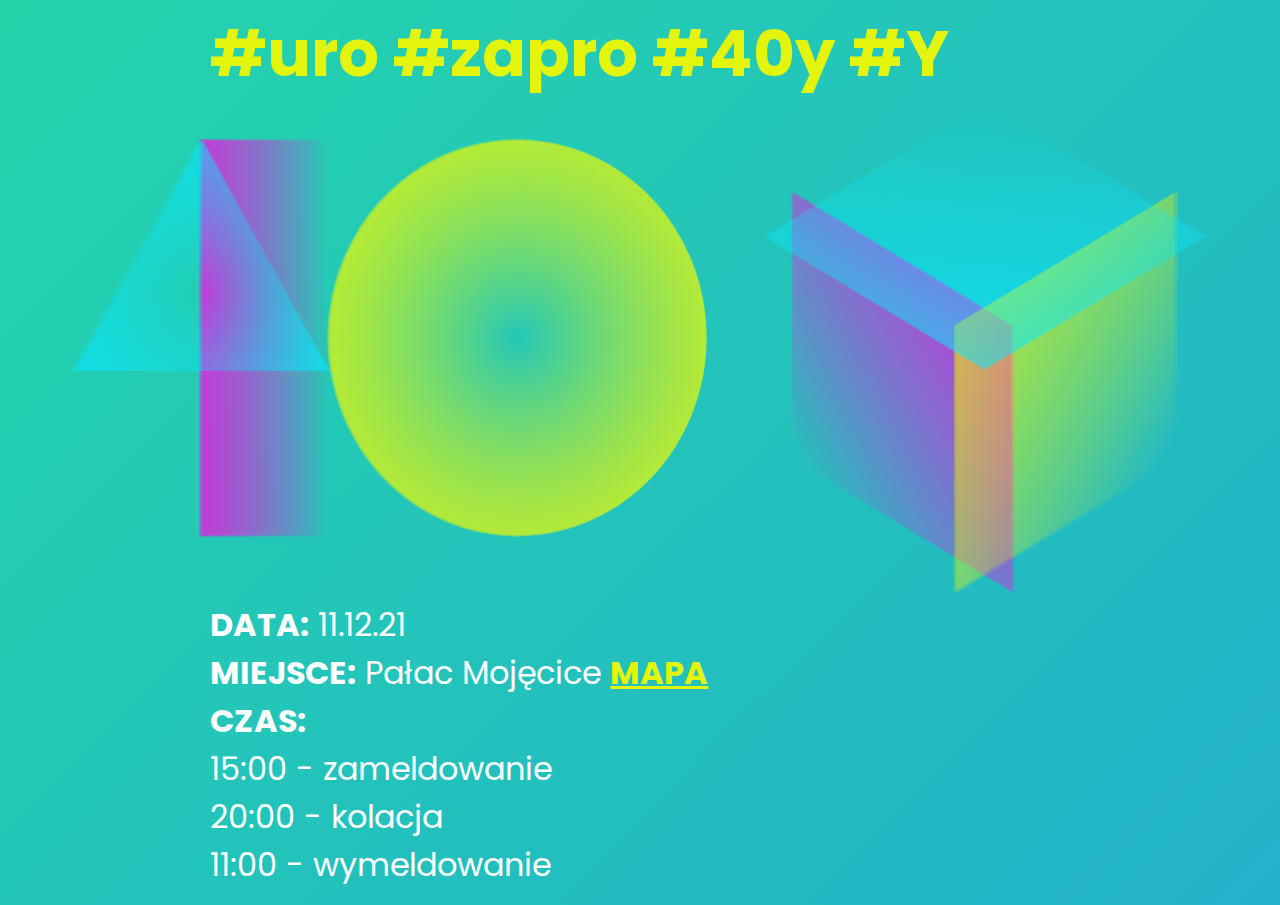
==== commit a16d5150: "Update 40y.html" ====
--- a/40y.html
+++ b/40y.html
@@ -3,7 +3,7 @@
   <head>
     <meta charset="UTF-8">
     <meta name="viewport" content="width=device-width, initial-scale=1">
-    <title>HTML test</title>
+    <title>Zaproszenie na urodziny</title>
     <link rel="stylesheet" href="https://maxcdn.bootstrapcdn.com/bootstrap/4.0.0/css/bootstrap.min.css" integrity="sha384-Gn5384xqQ1aoWXA+058RXPxPg6fy4IWvTNh0E263XmFcJlSAwiGgFAW/dAiS6JXm" crossorigin="anonymous">
     <link rel="preconnect" href="https://fonts.googleapis.com">
 <link rel="preconnect" href="https://fonts.gstatic.com" crossorigin>   
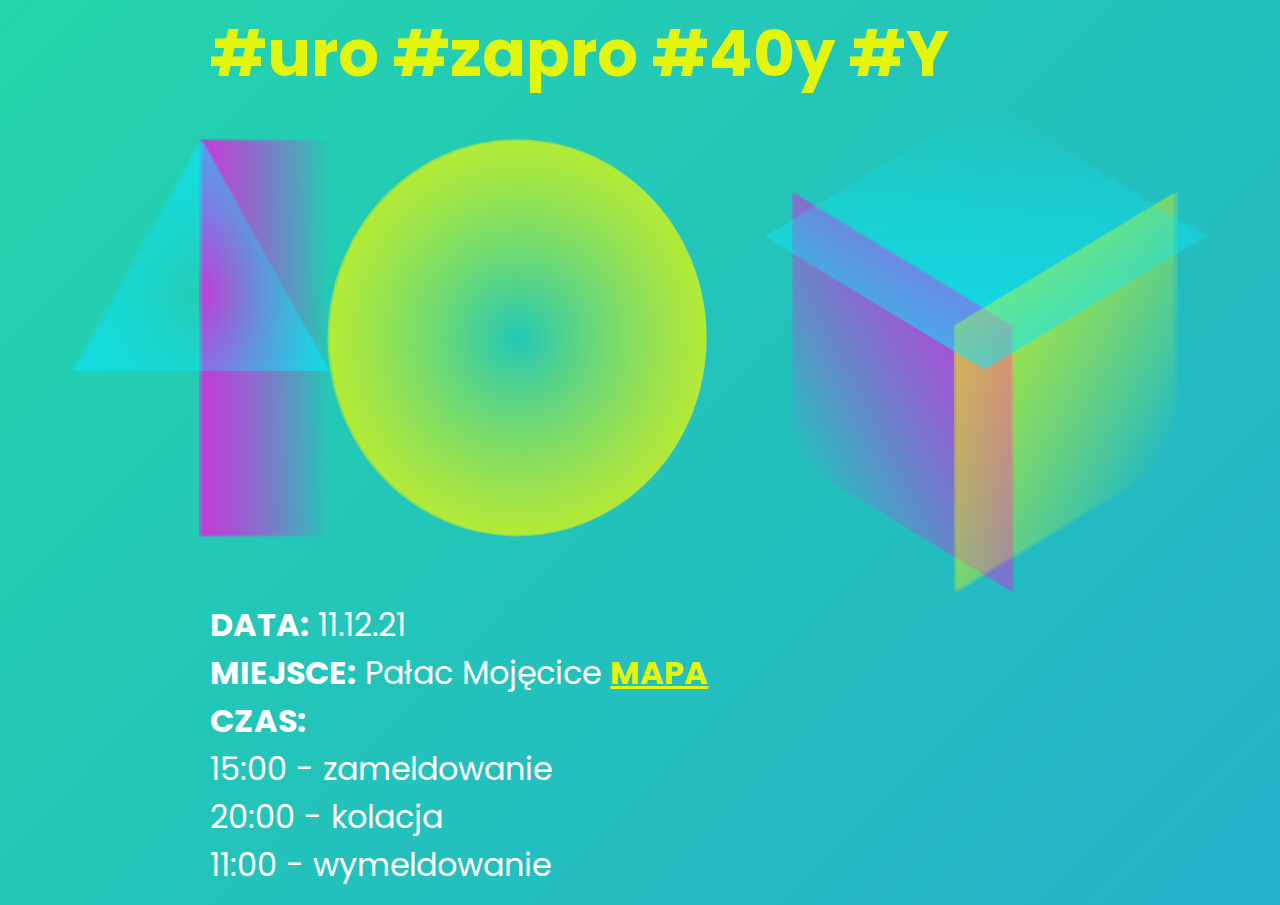
==== commit 034cd260: "Update 40y.html" ====
--- a/40y.html
+++ b/40y.html
@@ -4,6 +4,8 @@
     <meta charset="UTF-8">
     <meta name="viewport" content="width=device-width, initial-scale=1">
     <title>Zaproszenie na urodziny</title>
+<link rel="shortcut icon" href="/yousta/favicony.ico" type="image/x-icon">
+<link rel="icon" href="/yousta/favicony.ico" type="image/x-icon">
     <link rel="stylesheet" href="https://maxcdn.bootstrapcdn.com/bootstrap/4.0.0/css/bootstrap.min.css" integrity="sha384-Gn5384xqQ1aoWXA+058RXPxPg6fy4IWvTNh0E263XmFcJlSAwiGgFAW/dAiS6JXm" crossorigin="anonymous">
     <link rel="preconnect" href="https://fonts.googleapis.com">
 <link rel="preconnect" href="https://fonts.gstatic.com" crossorigin>   
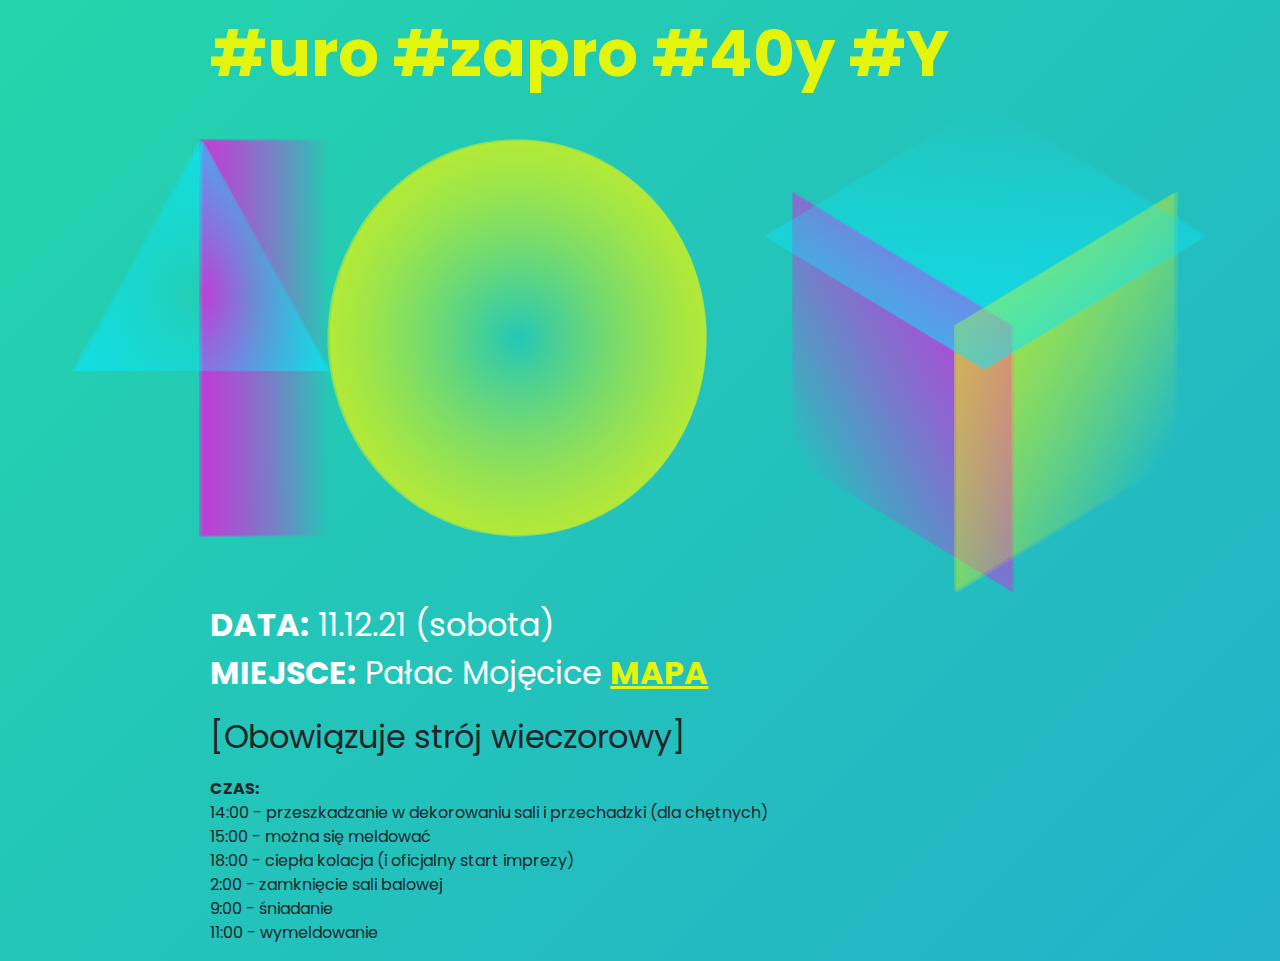
==== commit 28719dc1: "Update 40y.html" ====
--- a/40y.html
+++ b/40y.html
@@ -246,11 +246,12 @@
   </div>
   <div class="row ">
     <div class="col margin-11">
-      <p style="color:white"><strong>DATA:</strong> 11.12.21<br>
+      <p style="color:white"><strong>DATA:</strong> 11.12.21 (sobota)<br>
         <strong>MIEJSCE:</strong> Pałac Mojęcice <a href="https://www.google.com/maps/place/Pa%C5%82ac+Moj%C4%99cice/@51.3012175,16.5934695,17z/data=!3m1!4b1!4m5!3m4!1s0x470f9c7c9241777f:0x2580815df94e1ac0!8m2!3d51.3012175!4d16.5956582" alt="mapa-link" target="_blank">MAPA</a><br>
-<strong>CZAS:</strong><br>
-15:00 - zameldowanie<br>   20:00 - kolacja<br>   11:00 - wymeldowanie
+<p>[Obowiązuje strój wieczorowy]      </p><strong>CZAS:</strong><br>
+14:00 - przeszkadzanie w dekorowaniu sali i przechadzki (dla chętnych)<br>15:00 - można się meldować<br>18:00 - ciepła kolacja (i oficjalny start imprezy)<br>2:00 - zamknięcie sali balowej<br> 9:00 - śniadanie<br>11:00 - wymeldowanie<br>    
  </p>
+	    
     </div>
   </div>
 </div>
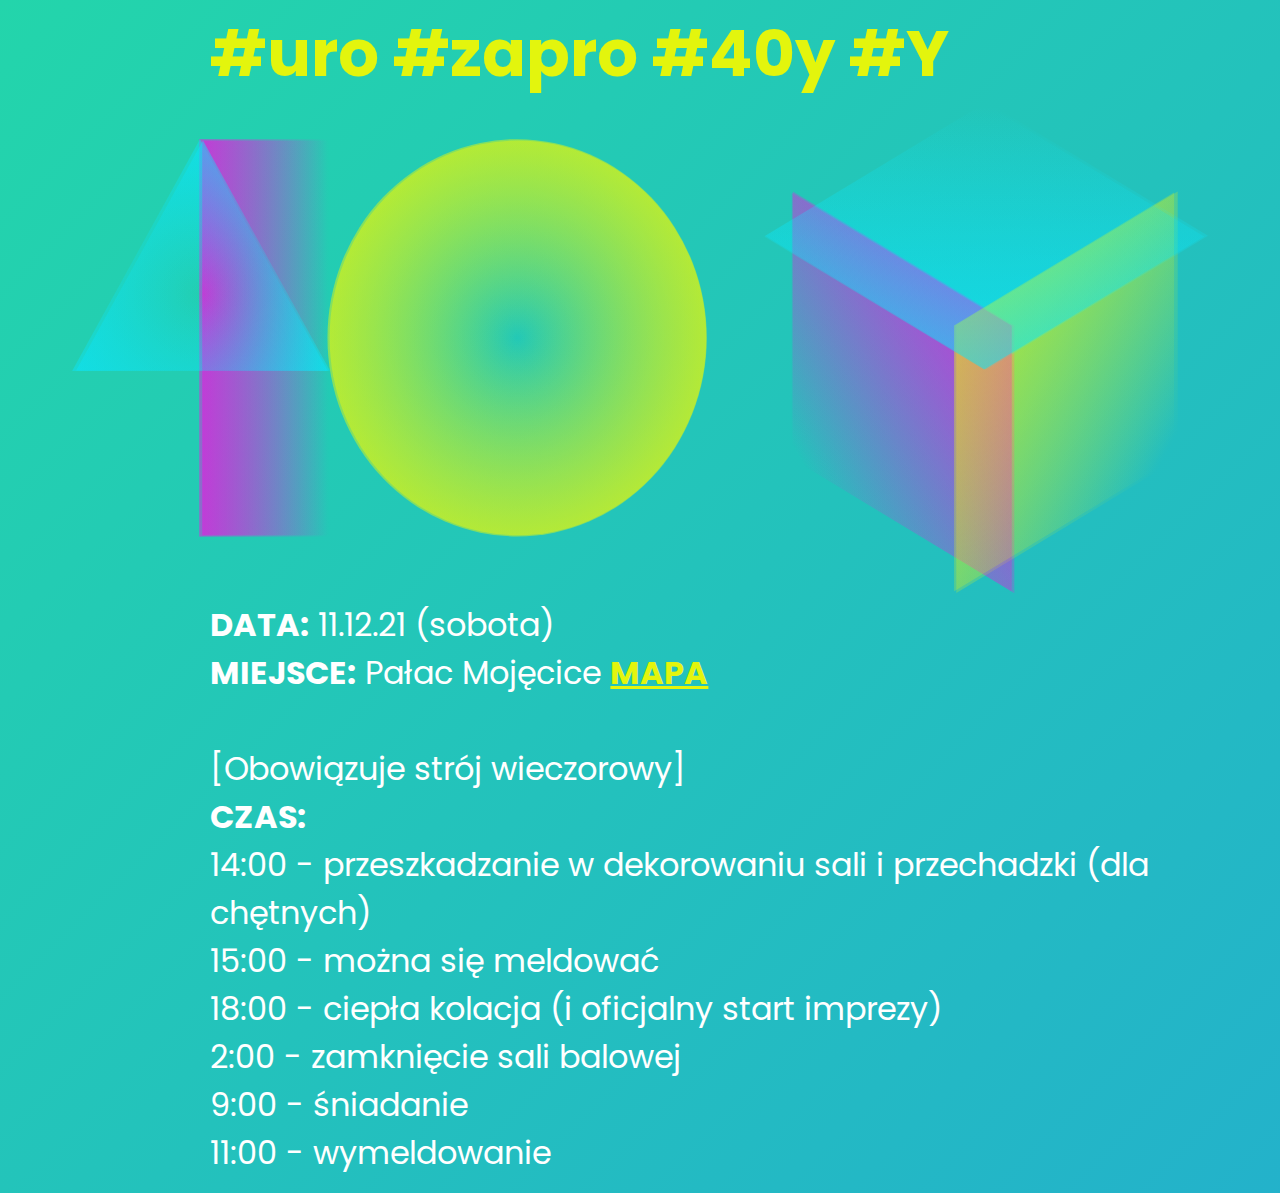
==== commit a7d58759: "Update 40y.html" ====
--- a/40y.html
+++ b/40y.html
@@ -248,7 +248,7 @@
     <div class="col margin-11">
       <p style="color:white"><strong>DATA:</strong> 11.12.21 (sobota)<br>
         <strong>MIEJSCE:</strong> Pałac Mojęcice <a href="https://www.google.com/maps/place/Pa%C5%82ac+Moj%C4%99cice/@51.3012175,16.5934695,17z/data=!3m1!4b1!4m5!3m4!1s0x470f9c7c9241777f:0x2580815df94e1ac0!8m2!3d51.3012175!4d16.5956582" alt="mapa-link" target="_blank">MAPA</a><br>
-<p>[Obowiązuje strój wieczorowy]      </p><strong>CZAS:</strong><br>
+<br>[Obowiązuje strój wieczorowy]      <br><strong>CZAS:</strong><br>
 14:00 - przeszkadzanie w dekorowaniu sali i przechadzki (dla chętnych)<br>15:00 - można się meldować<br>18:00 - ciepła kolacja (i oficjalny start imprezy)<br>2:00 - zamknięcie sali balowej<br> 9:00 - śniadanie<br>11:00 - wymeldowanie<br>    
  </p>
 	    
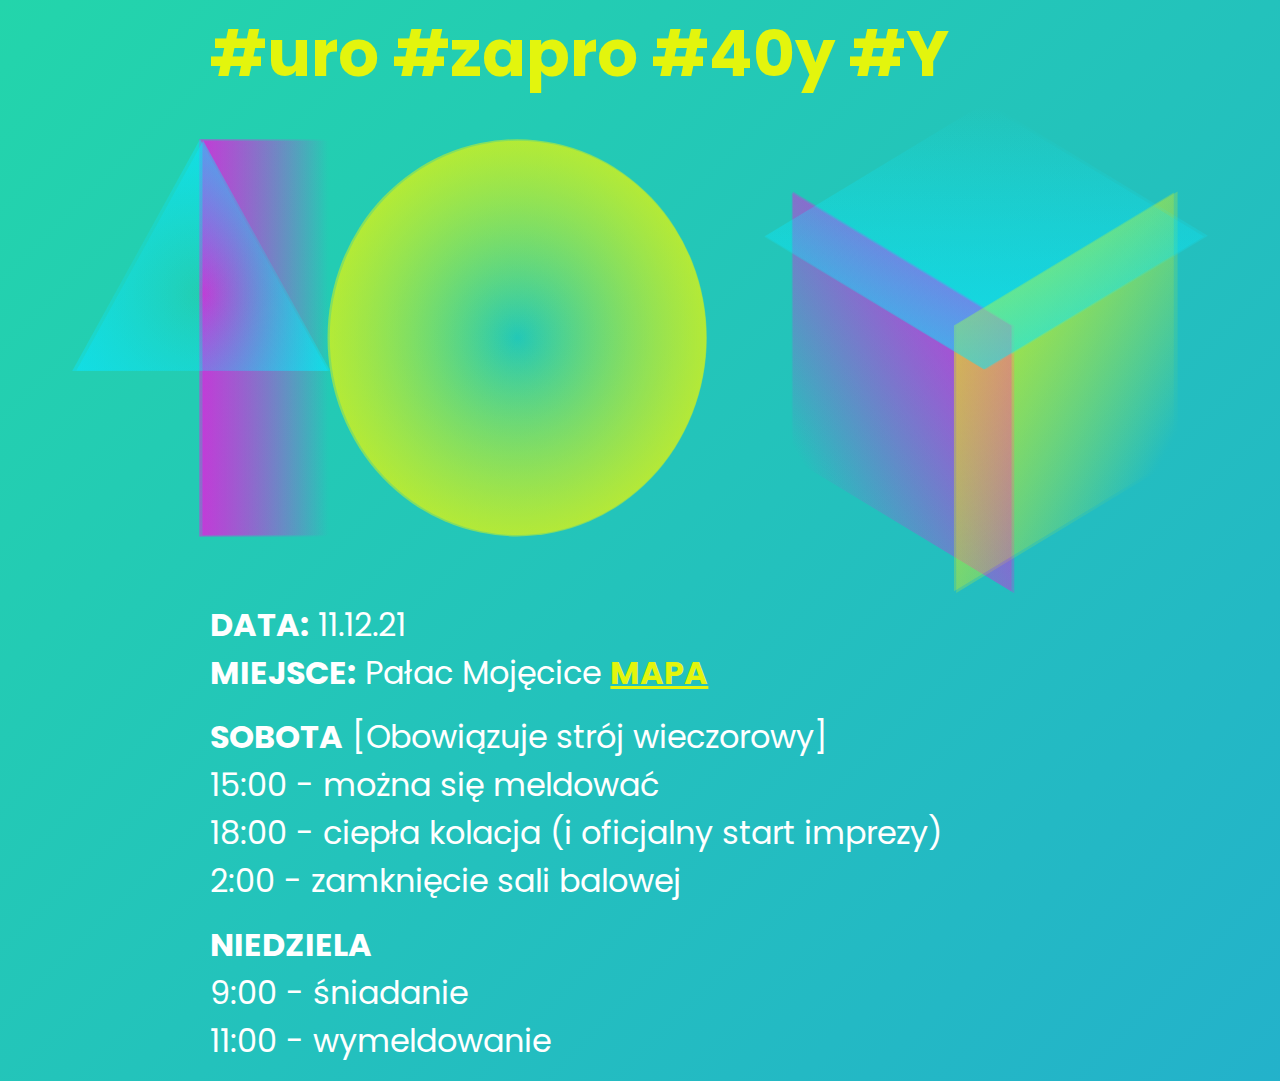
==== commit af7c6141: "Update 40y.html" ====
--- a/40y.html
+++ b/40y.html
@@ -246,10 +246,12 @@
   </div>
   <div class="row ">
     <div class="col margin-11">
-      <p style="color:white"><strong>DATA:</strong> 11.12.21 (sobota)<br>
-        <strong>MIEJSCE:</strong> Pałac Mojęcice <a href="https://www.google.com/maps/place/Pa%C5%82ac+Moj%C4%99cice/@51.3012175,16.5934695,17z/data=!3m1!4b1!4m5!3m4!1s0x470f9c7c9241777f:0x2580815df94e1ac0!8m2!3d51.3012175!4d16.5956582" alt="mapa-link" target="_blank">MAPA</a><br>
-<br>[Obowiązuje strój wieczorowy]      <br><strong>CZAS:</strong><br>
-14:00 - przeszkadzanie w dekorowaniu sali i przechadzki (dla chętnych)<br>15:00 - można się meldować<br>18:00 - ciepła kolacja (i oficjalny start imprezy)<br>2:00 - zamknięcie sali balowej<br> 9:00 - śniadanie<br>11:00 - wymeldowanie<br>    
+      <p style="color:white"><strong>DATA:</strong> 11.12.21<br>
+        <strong>MIEJSCE:</strong> Pałac Mojęcice <a href="https://www.google.com/maps/place/Pa%C5%82ac+Moj%C4%99cice/@51.3012175,16.5934695,17z/data=!3m1!4b1!4m5!3m4!1s0x470f9c7c9241777f:0x2580815df94e1ac0!8m2!3d51.3012175!4d16.5956582" alt="mapa-link" target="_blank">MAPA</a>
+	    </p><p style="color:white"><strong>SOBOTA</strong> [Obowiązuje strój wieczorowy]  <br>
+15:00 - można się meldować<br>18:00 - ciepła kolacja (i oficjalny start imprezy)<br>2:00 - zamknięcie sali balowej
+	      </p><p style="color:white"><strong>NIEDZIELA</strong>
+	      <br> 9:00 - śniadanie<br>11:00 - wymeldowanie<br>    
  </p>
 	    
     </div>
